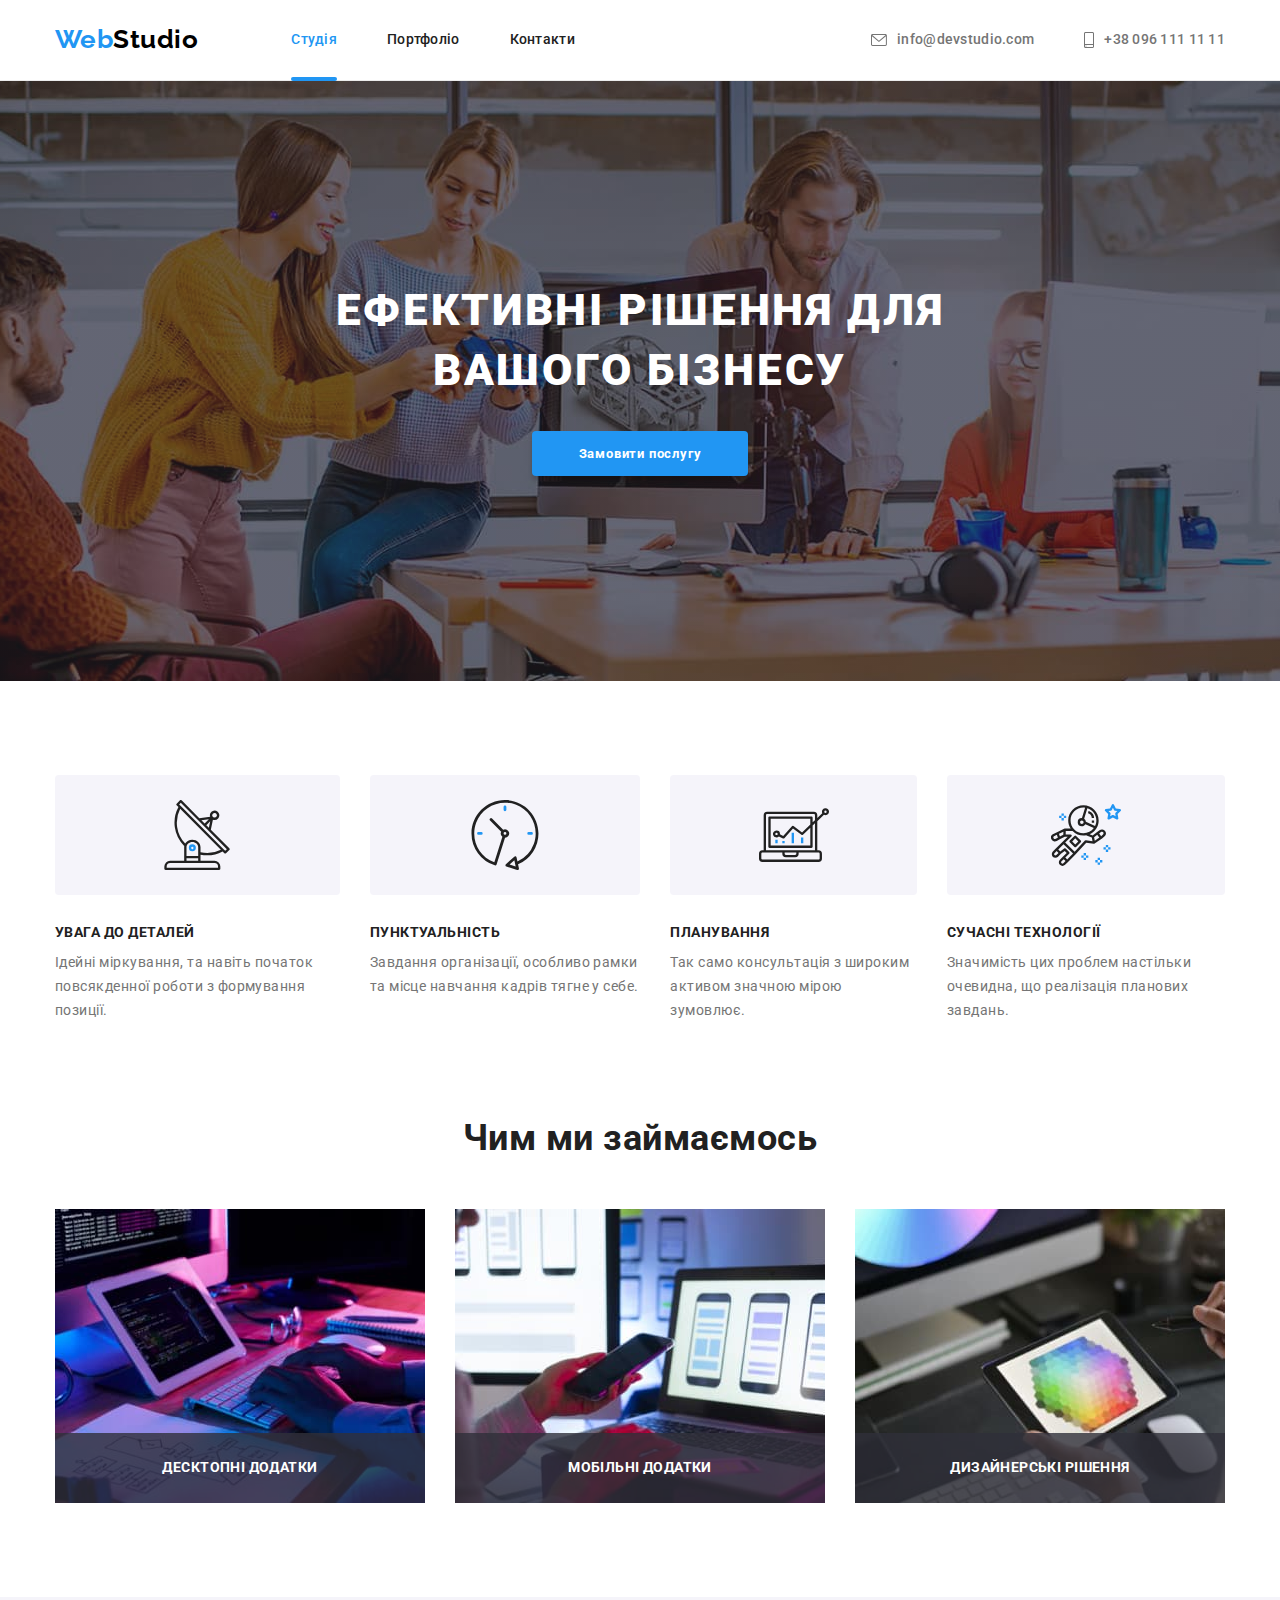
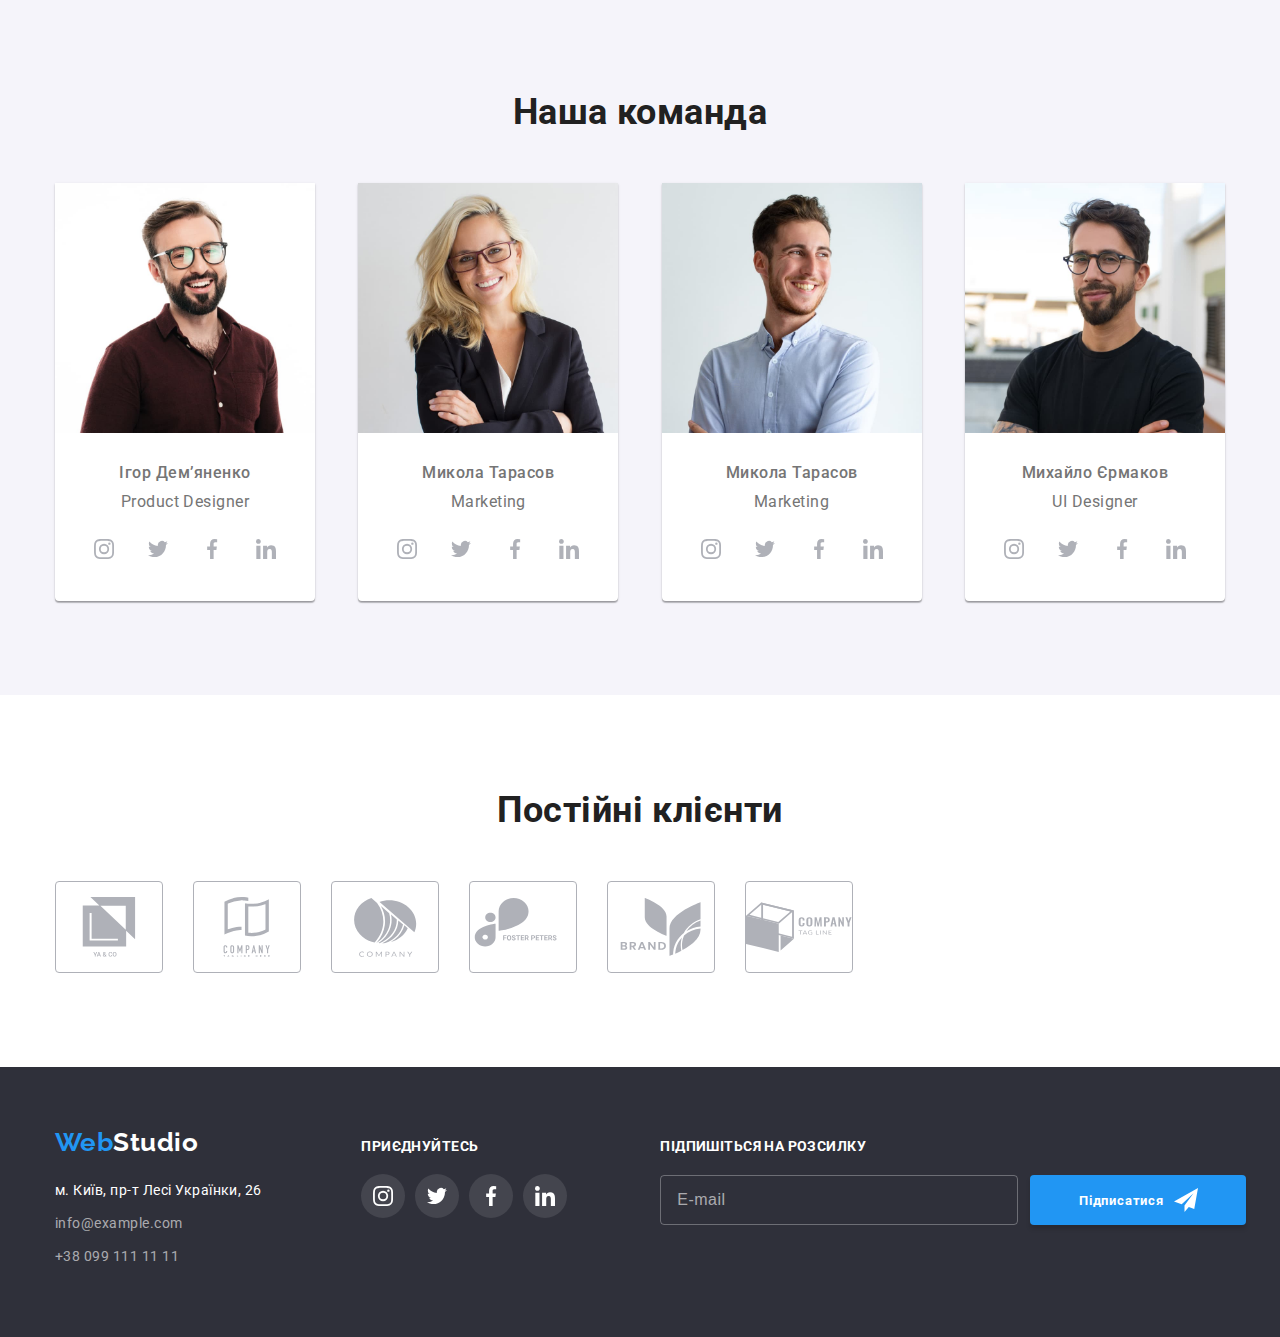
==== index.html @ 1c7adef2 "initial commit" ====
<!DOCTYPE html>
<html lang="uk">
  <head>
    <meta charset="UTF-8" />
    <meta name="viewport" content="width=device-width, initial-scale=1.0" />
    <title>Студія</title>
    <link rel="preconnect" href="https://fonts.googleapis.com" />
    <link rel="preconnect" href="https://fonts.gstatic.com" crossorigin />
    <link
      href="https://fonts.googleapis.com/css2?family=Raleway:wght@700&family=Roboto:wght@400;500;700;900&display=swap"
      rel="stylesheet"
    />
    <link
      rel="stylesheet"
      href="https://cdnjs.cloudflare.com/ajax/libs/modern-normalize/1.1.0/modern-normalize.min.css"
      integrity="sha512-wpPYUAdjBVSE4KJnH1VR1HeZfpl1ub8YT/NKx4PuQ5NmX2tKuGu6U/JRp5y+Y8XG2tV+wKQpNHVUX03MfMFn9Q=="
      crossorigin="anonymous"
      referrerpolicy="no-referrer"
    />
    <link rel="stylesheet" href="./css/styles.css" />
  </head>

  <body>
    <header class="page-header">
      <div class="container menu-container">
        <nav class="header-nav">
          <!--logo-->
          <a href="/index.html" class="logo link">
            <span class="logo-firstpart">Web</span
            ><span class="logo-secondpart">Studio</span>
          </a>
          <!--menu-->
          <ul class="site-nav">
            <li class="site-nav-unit">
              <a href="./index.html" class="link current">Студія</a>
            </li>
            <li class="site-nav-unit">
              <a href="./portfolio.html" class="link">Портфоліо</a>
            </li>
            <li class="site-nav-unit"><a href="#" class="link">Контакти</a></li>
          </ul>
        </nav>

        <!--contacts-header-->
        <ul class="auth-nav">
          <li class="auth-nav-item item">
            <a href="mailto:info@devstudio.com" class="auth-nav-link link"
              ><svg class="address-icon" width="16" height="12">
                <use href="./images/icons.svg#icon-envelope"></use>
                ></svg
              ><span>info@devstudio.com</span>
            </a>
          </li>
          <li class="auth-nav-item item">
            <a href="tel:+380961111111" class="auth-nav-link link"
              ><svg class="address-icon" width="10" height="16">
                <use href="./images/icons.svg#icon-smartphone"></use>
                ></svg
              ><span>+38 096 111 11 11</span></a
            >
          </li>
        </ul>
      </div>
    </header>

    <main>
      <!--hero-->
      <section class="hero section">
        <div class="container">
          <h1 class="hero-title">Ефективні рішення для вашого бізнесу</h1>
          <button type="button" class="hero-button" data-modal-open>
            Замовити послугу
          </button>
        </div>
      </section>

      <!--advantages-->
      <section class="advantages section">
        <div class="container">
          <h2 class="visually-hidden">web-студія переваги</h2>
          <!-- далі покажуть, як сховати заголовки правильно, щоб пошукові системи бачили-->
          <ul class="advantages-list list">
            <li class="advantages-item icon-details">
              <h3 class="advantages-title">Увага до деталей</h3>
              <p>
                Ідейні міркування, та навіть початок повсякденної роботи з
                формування позиції.
              </p>
            </li>
            <li class="advantages-item icon-punktuality">
              <h3 class="advantages-title">Пунктуальність</h3>
              <p>
                Завдання організації, особливо рамки та місце навчання кадрів
                тягне у себе.
              </p>
            </li>
            <li class="advantages-item icon-planning">
              <h3 class="advantages-title">Планування</h3>
              <p>
                Так само консультація з широким активом значною мірою зумовлює.
              </p>
            </li>
            <li class="advantages-item icon-modern-tech">
              <h3 class="advantages-title">Сучасні технології</h3>
              <p>
                Значимість цих проблем настільки очевидна, що реалізація
                планових завдань.
              </p>
            </li>
          </ul>
        </div>
      </section>

      <section class="portfolio-main section">
        <div class="container">
          <h2 class="title">Чим ми займаємось</h2>
          <ul class="portfolio-main-wrapper">
            <li class="portfolio-main-item">
              <img
                class="portfolio-main-img"
                src="./images/portfolio-img-1.jpg"
                alt="створення веб-сайтів та підтримка проектів будь-якої складності"
                width="370"
                height="294"
              />
              <h3 class="portfolio-main-title">Десктопні додатки</h3>
            </li>
            <li class="portfolio-main-item">
              <img
                class="portfolio-main-img"
                src="./images/portfolio-img-2.jpg"
                alt="розробка мобільних додатків"
                width="370"
                height="294"
              />
              <h3 class="portfolio-main-title">Мобільні додатки</h3>
            </li>
            <li class="portfolio-main-item">
              <img
                class="portfolio-main-img"
                src="./images/portfolio-img-3.jpg"
                alt="підбір оптимальних кольорів"
                width="370"
                height="294"
              />
              <h3 class="portfolio-main-title">Дизайнерські рішення</h3>
            </li>
          </ul>
        </div>
      </section>

      <!--our-team-->
      <section class="team section">
        <div class="container">
          <h2 class="title">Наша команда</h2>
          <ul class="team-list">
            <li class="team-member">
              <img
                src="./images/worker-img-1.jpg"
                alt="Фото дизайнера Ігоря Демʼяненко"
                width="260"
                height="270"
              />
              <div class="team-member-description">
                <h3 class="team-member-title">Ігор Демʼяненко</h3>
                <p lang="en">Product Designer</p>
                <ul class="team-soc-list">
                  <li class="team-soc-item">
                    <a class="team-soc-link" href="#">
                      <svg class="team-soc-icon" width="20" height="20">
                        <use href="./images/icons.svg#icon-instagram"></use>
                        >
                      </svg>
                    </a>
                  </li>
                  <li class="team-soc-item">
                    <a class="team-soc-link" href="#">
                      <svg class="team-soc-icon" width="20" height="20">
                        <use href="./images/icons.svg#icon-twitter"></use>
                        >
                      </svg>
                    </a>
                  </li>
                  <li class="team-soc-item">
                    <a class="team-soc-link" href="#">
                      <svg class="team-soc-icon" width="20" height="20">
                        <use href="./images/icons.svg#icon-facebook"></use>
                        >
                      </svg>
                    </a>
                  </li>
                  <li class="team-soc-item">
                    <a class="team-soc-link" href="#">
                      <svg class="team-soc-icon" width="20" height="20">
                        <use href="./images/icons.svg#icon-linkedin"></use>
                        >
                      </svg>
                    </a>
                  </li>
                </ul>
              </div>
            </li>
            <li class="team-member">
              <img
                src="./images/worker-img-2.jpg"
                alt="Фото Ольги Рєпіної фронтенд"
                width="260"
                height="270"
              />
              <div class="team-member-description">
                <h3 class="team-member-title">Микола Тарасов</h3>
                <p lang="en">Marketing</p>
                <ul class="team-soc-list">
                  <li class="team-soc-item">
                    <a class="team-soc-link" href="#">
                      <svg class="team-soc-icon" width="20" height="20">
                        <use href="./images/icons.svg#icon-instagram"></use>
                        >
                      </svg>
                    </a>
                  </li>
                  <li class="team-soc-item">
                    <a class="team-soc-link" href="#">
                      <svg class="team-soc-icon" width="20" height="20">
                        <use href="./images/icons.svg#icon-twitter"></use>
                        >
                      </svg>
                    </a>
                  </li>
                  <li class="team-soc-item">
                    <a class="team-soc-link" href="#">
                      <svg class="team-soc-icon" width="20" height="20">
                        <use href="./images/icons.svg#icon-facebook"></use>
                        >
                      </svg>
                    </a>
                  </li>
                  <li class="team-soc-item">
                    <a class="team-soc-link" href="#">
                      <svg class="team-soc-icon" width="20" height="20">
                        <use href="./images/icons.svg#icon-linkedin"></use>
                        >
                      </svg>
                    </a>
                  </li>
                </ul>
              </div>
            </li>
            <li class="team-member">
              <img
                src="./images/worker-img-3.jpg"
                alt="Фотомаркетолога Миколи Тарасова"
                width="260"
                height="270"
              />
              <div class="team-member-description">
                <h3 class="team-member-title">Микола Тарасов</h3>
                <p lang="en">Marketing</p>
                <ul class="team-soc-list">
                  <li class="team-soc-item">
                    <a class="team-soc-link" href="#">
                      <svg class="team-soc-icon" width="20" height="20">
                        <use href="./images/icons.svg#icon-instagram"></use>
                        >
                      </svg>
                    </a>
                  </li>
                  <li class="team-soc-item">
                    <a class="team-soc-link" href="#">
                      <svg class="team-soc-icon" width="20" height="20">
                        <use href="./images/icons.svg#icon-twitter"></use>
                        >
                      </svg>
                    </a>
                  </li>
                  <li class="team-soc-item">
                    <a class="team-soc-link" href="#">
                      <svg class="team-soc-icon" width="20" height="20">
                        <use href="./images/icons.svg#icon-facebook"></use>
                        >
                      </svg>
                    </a>
                  </li>
                  <li class="team-soc-item">
                    <a class="team-soc-link" href="#">
                      <svg class="team-soc-icon" width="20" height="20">
                        <use href="./images/icons.svg#icon-linkedin"></use>
                        >
                      </svg>
                    </a>
                  </li>
                </ul>
              </div>
            </li>
            <li class="team-member">
              <img
                src="./images/worker-img-4.jpg"
                alt="Фото юикс дизайнера Михайла Єрмакова"
                width="260"
                height="270"
              />
              <div class="team-member-description">
                <h3 class="team-member-title">Михайло Єрмаков</h3>
                <p lang="en">UI Designer</p>
                <ul class="team-soc-list">
                  <li class="team-soc-item">
                    <a class="team-soc-link" href="#">
                      <svg class="team-soc-icon" width="20" height="20">
                        <use href="./images/icons.svg#icon-instagram"></use>
                        >
                      </svg>
                    </a>
                  </li>
                  <li class="team-soc-item">
                    <a class="team-soc-link" href="#">
                      <svg class="team-soc-icon" width="20" height="20">
                        <use href="./images/icons.svg#icon-twitter"></use>
                        >
                      </svg>
                    </a>
                  </li>
                  <li class="team-soc-item">
                    <a class="team-soc-link" href="#">
                      <svg class="team-soc-icon" width="20" height="20">
                        <use href="./images/icons.svg#icon-facebook"></use>
                        >
                      </svg>
                    </a>
                  </li>
                  <li class="team-soc-item">
                    <a class="team-soc-link" href="#">
                      <svg class="team-soc-icon" width="20" height="20">
                        <use href="./images/icons.svg#icon-linkedin"></use>
                        >
                      </svg>
                    </a>
                  </li>
                </ul>
              </div>
            </li>
          </ul>
        </div>
      </section>

      <section class="clients section">
        <div class="container">
          <h2 class="title">Постійні клієнти</h2>
          <ul class="clients-list">
            <li class="clients-item">
              <a class="clients-link" href="#">
                <svg class="clients-icon" width="106" height="60">
                  <use href="./images/icons.svg#icon-client-1"></use>
                  >
                </svg>
              </a>
            </li>
            <li class="clients-item">
              <a class="clients-link" href="#">
                <svg class="clients-icon" width="106" height="60">
                  <use href="./images/icons.svg#icon-client-2"></use>
                  >
                </svg>
              </a>
            </li>
            <li class="clients-item">
              <a class="clients-link" href="#">
                <svg class="clients-icon" width="106" height="60">
                  <use href="./images/icons.svg#icon-client-3"></use>
                  >
                </svg>
              </a>
            </li>
            <li class="clients-item">
              <a class="clients-link" href="#">
                <svg class="clients-icon" width="106" height="60">
                  <use href="./images/icons.svg#icon-client-4"></use>
                  >
                </svg>
              </a>
            </li>
            <li class="clients-item">
              <a class="clients-link" href="#">
                <svg class="clients-icon" width="106" height="60">
                  <use href="./images/icons.svg#icon-client-5"></use>
                  >
                </svg>
              </a>
            </li>
            <li class="clients-item">
              <a class="clients-link" href="#">
                <svg class="clients-icon" width="106" height="92">
                  <use href="./images/icons.svg#icon-client-6"></use>
                  >
                </svg>
              </a>
            </li>
          </ul>
        </div>
      </section>
    </main>

    <footer class="footer">
      <div class="footer-container container">
        <div class="footer-section">
          <a href="/index.html" class="link logo">
            <span class="logo-firstpart">Web</span
            ><span class="logo-white-secondpart">Studio</span>
          </a>
          <address class="address">
            <ul>
              <li class="address-item">
                <a
                  href="https://goo.gl/maps/REf4FK5SUBbMHxeN7"
                  target="_blank"
                  rel="noopener
                nofollow
                noreferrer"
                  class="map-link link"
                  >м. Київ, пр-т Лесі Українки, 26</a
                >
              </li>
              <li class="address-item">
                <a href="mailto:info@example.com" class="address-link link"
                  >info@example.com</a
                >
              </li>
              <li class="address-item">
                <a href="tel:+380991111111" class="address-link link"
                  >+38 099 111 11 11</a
                >
              </li>
            </ul>
          </address>
        </div>

        <div class="footer-section">
          <p class="invitation">Приєднуйтесь</p>
          <ul class="footer-soc-list">
            <li class="footer-soc-item">
              <a class="footer-soc-link" href="#">
                <svg class="footer-soc-icon" width="20" height="20">
                  <use href="./images/icons.svg#icon-instagram"></use>
                  >
                </svg>
              </a>
            </li>
            <li class="footer-soc-item">
              <a class="footer-soc-link" href="#">
                <svg class="footer-soc-icon" width="20" height="20">
                  <use href="./images/icons.svg#icon-twitter"></use>
                  >
                </svg>
              </a>
            </li>
            <li class="footer-soc-item">
              <a class="footer-soc-link" href="#">
                <svg class="footer-soc-icon" width="20" height="20">
                  <use href="./images/icons.svg#icon-facebook"></use>
                  >
                </svg>
              </a>
            </li>
            <li class="footer-soc-item">
              <a class="footer-soc-link" href="#">
                <svg class="footer-soc-icon" width="20" height="20">
                  <use href="./images/icons.svg#icon-linkedin"></use>
                  >
                </svg>
              </a>
            </li>
          </ul>
        </div>

        <div class="subscribe-section">
          <p class="subscribe-text">Підпишіться на розсилку</p>
          <div class="subscribe-container">
            <label class="subscribe-label">
              <input
                type="email"
                class="subscribe-input"
                name="subscribe-email"
                placeholder="E-mail"
              />
            </label>
            <button class="subscribe-button" type="submit">
              Підписатися
              <svg class="subscribe-icon" width="24" height="24">
                <use href="./images/icons.svg#icon-subscribe"></use>
              </svg>
            </button>
          </div>
        </div>
      </div>
    </footer>

    <div class="backdrop is-hidden" data-modal>
      <div class="modal">
        <button class="modal-close-button" data-modal-close>
          <svg class="modal-close-icon" width="18" height="18">
            <use href="./images/icons.svg#icon-close-modal"></use>
          </svg>
        </button>
        <b class="modal-title">Залиште свої дані, ми вам передзвонимо</b>

        <form>
          <div class="modal-field">
            <label for="user-name" class="modal-label">Ім'я</label>
            <div class="input-wrap">
              <input
                type="text"
                class="modal-input"
                name="user-name"
                id="user-name"
              />
              <svg class="modal-input-icon" width="18" height="18">
                <use href="./images/icons.svg#icon-form-name"></use>
              </svg>
            </div>
          </div>

          <div class="modal-field">
            <label for="user-tel" class="modal-label">Телефон</label>
            <div class="input-wrap">
              <input
                type="tel"
                class="modal-input"
                name="user-tel"
                id="user-tel"
              />
              <svg class="modal-input-icon" width="18" height="18">
                <use href="./images/icons.svg#icon-form-tel"></use>
              </svg>
            </div>
          </div>

          <div class="modal-field">
            <label for="user-email" class="modal-label">Пошта</label>
            <div class="input-wrap">
              <input
                class="modal-input"
                type="mail"
                name="user-email"
                id="user-email"
              />
              <svg class="modal-input-icon" width="18" height="18">
                <use href="./images/icons.svg#icon-form-email"></use>
              </svg>
            </div>
          </div>

          <div class="modal-field">
            <label for="user-comment" class="modal-label">Коментар</label>
            <textarea
              class="user-comment"
              name="user-comment"
              id="user-comment"
              placeholder="Введіть текст"
            ></textarea>
          </div>

          <label class="checkbox-field">
            <input
              type="checkbox"
              class="checkbox-input"
              name="privacy"
              value="true"
            />
            <span class="checkbox-icon">
              <!-- <svg width="16" height="15">
                <use href="./images/icons.svg#icon-check"></use>
              </svg> -->
            </span>
            <span class="checkbox-label"
              >Погоджуюся з розсилкою та приймаю
              <a class="checkbox-link">Умови договору</a></span
            >
          </label>

          <button class="button-submit" type="submit">Відправити</button>
        </form>
      </div>
    </div>

    <script>
      const { height: pageHeaderHeight } = document
        .querySelector(".page-header")
        .getBoundingClientRect();

      document.body.style.paddingTop = "${pageHeaderHeight}px";
    </script>
    <script src="./js/modal.js"></script>
  </body>
</html>
---- css/styles.css ----
html {
  box-sizing: border-box;
}

*,
*::before,
*::after {
  box-sizing: inherit;
}

:root {
  --dark-text-color: #212121;
  --medium-text-color: #757575;
  --light-text-color: #ffffff;
  --accent-color: #2196f3;
  --light-background-color: #f5f5f5;
  --main-font: "Roboto", sans-serif;
  --primary-icon-color: #afb1b8;
  --transition-duration: color 250ms;
  --transition-timing-function: cubic-bezier(0.4, 0, 0.2, 1);
}

body {
  background-color: var(--light-text-color);
  color: var(--medium-text-color);
  font-family: var(--main-font);
  letter-spacing: 0.03em;
  margin: 0;
}

p,
h1,
h2,
h3,
h4,
h5,
h6 {
  margin: 0;
}

ul,
li {
  margin: 0;
  padding: 0;
  list-style: none;
}

.link {
  text-decoration: none;
}

.button {
  cursor: pointer;
}

img {
  display: block;
  max-width: 100%;
  height: auto;
}

.container {
  width: 1200px;
  padding: 0 15px;
  margin: 0 auto;
}

.section {
  padding: 94px 0;
}

.page-header {
  background-color: var(--light-text-color);
  display: flex;
  align-items: center;
  justify-content: space-between;
  border-bottom: 1px solid #ececec;
}

.logo {
  font-family: Raleway, sans-serif;
  font-size: 26px;
  font-weight: 700;
  line-height: 1.2;
  margin-right: 93px;
}

.logo-firstpart {
  color: var(--accent-color);
}

.logo-secondpart {
  color: #000000;
}

.header-nav {
  display: flex;
  align-items: center;
  justify-content: space-between;
}

.menu-container {
  display: flex;
  align-items: center;
}

.site-nav {
  display: flex;
  margin: 0;
}

.site-nav .site-nav-unit:not(:last-child) {
  margin-right: 50px;
}

.site-nav .link {
  position: relative;
  color: var(--dark-text-color);
  font-weight: 500;
  font-size: 14px;
  line-height: 1.14;
  letter-spacing: 0.02em;
  display: block;
  padding-top: 32px;
  padding-bottom: 32px;
}

.site-nav .link.current {
  color: var(--accent-color);
}

.site-nav .current::after {
  position: absolute;
  bottom: 0;
  left: 0;
  display: inline-block;
  content: "";
  border-radius: 2px;
  margin-bottom: -1px;
  width: 100%;
  height: 4px;
  background-color: var(--accent-color);
  opacity: 1;
}

.site-nav .link:hover,
.site-nav .link:focus,
.auth-nav .link:hover,
.auth-nav .link:focus,
.footer .link:focus,
.footer .link:hover {
  color: var(--accent-color);
}

.site-nav .link,
.auth-nav .link,
.footer .link,
.auth-nav-link {
  transition: color 250ms var(--transition-timing-function);
}

.auth-nav {
  display: flex;
  margin-left: auto;
}

.auth-nav .item + .item {
  margin-left: 50px;
}
/* ------------------------icons----------------- */
.address-icon {
  fill: var(--medium-text-color);
  margin-right: 10px;
}

.auth-nav-item {
  display: flex;
  justify-content: center;
}

.auth-nav-link {
  display: flex;
  align-items: center;
  color: #757575;
  font-weight: 500;
  font-size: 14px;
  line-height: 1.14;
  letter-spacing: 0.02em;
}

.auth-nav-link:hover,
.auth-nav-link:focus {
  color: var(--accent-color);
}

.auth-nav-link:hover .address-icon,
.auth-nav-link:focus .address-icon {
  fill: var(--accent-color);
}

.auth-nav-link .address-icon {
  transition: fill 250ms var(--transition-timing-function);
}

/* -----------------hero------------------- */
.hero {
  color: var(--light-text-color);
  text-align: center;
  background-color: #2f303a;
  padding-top: 200px;
  padding-bottom: 200px;

  max-width: 1600px;
  height: 600px;
  margin: 0 auto;

  background-color: #c4c4c4;
  background-image: linear-gradient(
      to right,
      rgba(47, 48, 58, 0.4),
      rgba(47, 48, 58, 0.4)
    ),
    url(../images/hero-background-image.jpg);

  background-repeat: no-repeat;
  background-position: center;
  background-size: cover;
}

.hero-title {
  text-align: center;
  font-size: 44px;
  font-weight: 900;
  line-height: 1.36;
  letter-spacing: 0.06em;
  text-transform: uppercase;
  margin: 0 auto 30px;
  max-width: 696px;
}

.hero-button,
.subscribe-button {
  color: var(--light-text-color);
  background-color: var(--accent-color);
  font-family: Roboto, sans-serif;
  font-weight: 700;
  line-height: 1.88;
  letter-spacing: 0.06em;
  box-shadow: 0px 4px 4px rgba(0, 0, 0, 0.15);
  display: inline-block;
  padding: 10px 32px;
  border-radius: 4px;
  border: none;
  min-width: 216px;
  text-align: center;

  transition: color 250ms var(--transition-timing-function),
    background-color 250ms var(--transition-timing-function);
}

.hero-button:hover,
.hero-button:focus,
.subscribe-button:hover,
.subscribe-button:focus {
  background-color: #188ce8;
  cursor: pointer;
}
/* ------------------advantages------------------ */
.advantages {
  font-size: 14px;
  padding-bottom: 0;
}

ul.advantages-list {
  display: flex;
  gap: 30px;
  padding: 0;
}

.visually-hidden {
  position: absolute;
  white-space: nowrap;
  width: 1px;
  height: 1px;
  overflow: hidden;
  border: 0;
  padding: 0;
  clip: rect(0 0 0 0);
  clip-path: inset(50%);
  margin: -1px;
}

.advantages-item {
  flex-basis: calc((100%-90px) / 4);
}

.advantages-item::before {
  display: block;
  content: "";
  height: 120px;
  margin-bottom: 30px;
  background-repeat: no-repeat;
  background-color: #f5f4fa;
  border-radius: 4px;
  background-position: center;
}

.icon-details::before {
  background-image: url(../images/antena.svg);
}

.icon-punktuality::before {
  background-image: url(../images/clock.svg);
}

.icon-planning::before {
  background-image: url(../images/diagram.svg);
}

.icon-modern-tech::before {
  background-image: url(../images/astronaut.svg);
}

.advantages-title {
  font-weight: 700;
  font-size: 14px;
  line-height: 1.14;
  text-transform: uppercase;
  text-align: left;
  margin-bottom: 10px;
  color: var(--dark-text-color);
}

.advantages p {
  line-height: 1.71;
}

h2 {
  font-size: 36px;
  font-weight: 700;
  line-height: 1.17;
}

.title {
  color: var(--dark-text-color);
  margin-bottom: 50px;
  text-align: center;
}

.portfolio-main {
  background-color: var(--light-text-color);
}

.portfolio-main-wrapper img {
  margin: 0;
}

.portfolio-main-wrapper {
  display: flex;
  gap: 30px;
  padding: 0;
}

.portfolio-main-item {
  position: relative;
}

.portfolio-main-title {
  position: absolute;
  bottom: 0;
  left: 0;
  width: 100%;
  height: 70px;
  font-weight: 700;
  font-size: 14px;
  line-height: 1.14;
  text-align: center;
  padding: 27px;
  letter-spacing: 0.03em;
  text-transform: uppercase;
  color: #ffffff;
  background-color: rgba(47, 48, 58, 0.8);
}

/* ------------------team----------------------- */
.team {
  line-height: 1.19;
  background-color: #f5f4fa;
}

.team-list {
  display: flex;
  gap: 30px;
  justify-content: space-between;
}

.team-member {
  background-color: var(--light-text-color);
  box-shadow: 0px 1px 3px rgba(0, 0, 0, 0.12), 0px 1px 1px rgba(0, 0, 0, 0.14),
    0px 2px 1px rgba(0, 0, 0, 0.2);
  border-radius: 0px 0px 4px 4px;
  text-align: center;
  max-width: calc((100%-90) / 4);
}

div.team-member-description {
  padding: 30px 10px;
}

.team-member-title {
  font-weight: 500;
  font-size: 16px;
  margin-bottom: 10px;
}

.team-soc-list {
  display: flex;
  align-items: center;
  justify-content: center;
  margin-top: 16px;
  gap: 10px;
}

.team-soc-link {
  width: 44px;
  height: 44px;
  border-radius: 50%;
  display: flex;
  align-items: center;
  justify-content: center;
  background-color: var(--light-text-color);
  transition: background-color 250ms var(--transition-timing-function);
}

.team-soc-link:hover,
.team-soc-link:focus,
.footer-soc-link:hover,
.footer-soc-link:focus {
  background-color: var(--accent-color);
}

.team-soc-link:hover .team-soc-icon,
.team-soc-link:focus .team-soc-icon {
  fill: var(--light-text-color);
}

.team-soc-icon {
  fill: var(--primary-icon-color);
  transition: fill 250ms var(--transition-timing-function);
}
/* ------------------------clients------------------------ */
.clients-list {
  display: flex;
  gap: 30px;
  height: 92px;
}

.clients-item {
  display: flex;
  width: calc((100%-150) / 6);
  height: 92px;
  align-items: center;
  justify-content: center;
}

.clients-link {
  display: flex;
  width: 100%;
  height: 100%;
  border: 1px solid var(--primary-icon-color);
  border-radius: 4px;
  justify-content: center;
  align-items: center;
  transition: border 250ms var(--transition-timing-function);
}

.clients-icon {
  fill: var(--primary-icon-color);
  transition: fill 250ms var(--transition-timing-function);
}

.clients-link:hover .clients-icon,
.clients-link:focus .clients-icon {
  fill: var(--accent-color);
}

.clients-link:hover,
.clients-link:focus {
  border: 1px solid var(--accent-color);
}

/* ------------------------------pogtfolio---------------------- */
.portfolio {
  background-color: var(--light-text-color);
  padding: 94px 0;
}

.portfolio-buttons-list {
  display: flex;
  gap: 8px;
  justify-content: center;
  margin-bottom: 50px;
}

.portfolio-button {
  font-family: Roboto, sans-serif;
  display: inline-block;
  padding: 6px 22px;
  border: 1px solid transparent;
  border-radius: 4px;
  min-width: 73px;
  transition: box-shadow 250ms var(--transition-timing-function);
}
.portfolio-button:hover,
.portfolio-button:focus,
.portfolio-link:hover,
.portfolio-link:focus {
  box-shadow: 0px 1px 1px rgba(0, 0, 0, 0.12), 0px 4px 4px rgba(0, 0, 0, 0.06),
    1px 4px 6px rgba(0, 0, 0, 0.16);
}

.portfolio-list {
  display: flex;
  flex-wrap: wrap;
  gap: 30px;
}

.portfolio-item {
  flex-basis: calc((100% - 60px) / 3);
}

.portfolio-link {
  display: block;
  width: 100%;
  height: 100%;
  transition: box-shadow 250ms var(--transition-timing-function);
}

/* .portfolio-link:hover,
.portfolio-link:focus {
  box-shadow: 0px 1px 1px rgba(0, 0, 0, 0.12), 0px 4px 4px rgba(0, 0, 0, 0.06),
    1px 4px 6px rgba(0, 0, 0, 0.16);
} */

.portfolio-item:nth-child(3n) {
  margin: 0;
}

.portfolio-item-title {
  color: var(--dark-text-color);
  font-weight: 700;
  font-size: 18px;
  line-height: 2;
  letter-spacing: 0.06em;
}

.portfolio-item-info {
  padding: 20px 24px;
  background-color: var(--light-text-color);
  border: 1px solid #eeeeee;
  border-top: transparent;
}

.portfolio-item-text {
  line-height: 1.88;
  color: var(--medium-text-color);
}

.portfolio-thumb {
  position: relative;
  overflow: hidden;
}

.portfolio-overlay {
  position: absolute;
  right: 0;
  bottom: 0;
  width: 100%;
  height: 100%;
  background-color: rgba(33, 150, 243, 0.9);

  transform: translateY(101%);
  transition: transform 250ms var(--transition-timing-function);
}

.portfolio-link:hover .portfolio-overlay,
.portfolio-link:hover .portfolio-overlay {
  transform: translateY(0);
}

.portfolio-overlay-text {
  position: absolute;
  color: var(--light-text-color);
  font-size: 18px;
  line-height: 1.56;
  letter-spacing: 0.03em;

  width: 100%;
  height: 100%;
  top: 0;
  padding: 63px 24px;
}

/* ---------------------footer--------------------- */
.logo-white-secondpart {
  color: var(--light-text-color);
}

.footer {
  position: relative;
  background-color: #2f303a;
  padding: 60px 0;
}

.footer .logo {
  display: inline-block;
  margin-bottom: 20px;
}

.footer .address {
  font-size: 14px;
  line-height: 1.71;
  font-style: normal;
}

.address-item {
  display: block;
  margin-bottom: 9px;
}

.map-link,
.address-link:not(:nth-last-child(n)) {
  margin-bottom: 9px;
}

.map-link {
  color: var(--light-text-color);
}
.footer .address-link {
  color: rgba(255, 255, 255, 0.6);
}

.footer-container {
  display: flex;
  align-items: baseline;
}

.footer-section:first-child {
  margin-right: 70px;
}

.footer-section:nth-child(2) {
  margin-right: 93px;
}

.invitation {
  font-weight: 700;
  font-size: 14px;
  line-height: 16px;
  letter-spacing: 0.03em;
  text-transform: uppercase;
  color: var(--light-text-color);
}

.footer-soc-list {
  display: flex;
  align-items: center;
  justify-content: center;
  margin-top: 20px;
  gap: 10px;
}

.footer-soc-link {
  width: 44px;
  height: 44px;
  border-radius: 50%;
  display: flex;
  align-items: center;
  justify-content: center;
  background-color: rgba(255, 255, 255, 0.1);
  fill: var(--light-text-color);
  transition: background-color 250ms var(--transition-timing-function),
    fill 250ms var(--transition-timing-function);
}
/* -----------------subscribe-footer----------------- */

.subscribe-text {
  display: block;
  font-weight: 700;
  font-size: 14px;
  line-height: 1.14;
  letter-spacing: 0.03em;
  text-transform: uppercase;
  color: var(--light-text-color);
  margin-bottom: 20px;
}

.subscribe-container {
  display: flex;
}

.subscribe-label {
  margin-right: 12px;
}

.subscribe-input {
  width: 358px;
  height: 50px;
  border-radius: 4px;
  font-size: 16px;
  padding: 15px 16px;
  color: var(--light-text-color);
  background-color: inherit;
  border: 1px solid rgba(255, 255, 255, 0.3);
  outline: transparent;
}

.subscribe-input::placeholder {
  font-size: 16px;
  line-height: 1.25;
  display: flex;
  align-items: center;
  letter-spacing: 0.03em;
  color: rgba(255, 255, 255, 0.6);
}

.subscribe-section .subscribe-button {
  display: flex;
  align-items: center;
  justify-content: center;
  gap: 10px;
  padding: 10px;
}

.subscribe-icon {
  display: block;
}
/* -----------------buttons-------------------------- */
.button {
  color: var(--dark-text-color);
  background-color: var(--light-background-color);
  font-weight: 500;
  font-size: 16px;
  line-height: 1.62;
  letter-spacing: 0.03em;
  cursor: pointer;

  transition: color 250ms var(--transition-timing-function),
    background-color 250ms var(--transition-timing-function);
}

.button.primary {
  color: var(--light-text-color);
  background-color: var(--accent-color);
}

.button.secondary {
  color: var(--dark-text-color);
  background-color: #f5f4fa;
}

.button.secondary:hover,
.button.secondary:focus {
  color: var(--light-text-color);
  background-color: var(--accent-color);
  box-shadow: 0px 3px 1px rgba(0, 0, 0, 0.1), 0px 1px 2px rgba(0, 0, 0, 0.08),
    0px 2px 2px rgba(0, 0, 0, 0.12);
  border-radius: 4px;
}

/* -------------------backdrop------------------- */
.backdrop {
  position: fixed;
  width: 100vw;
  height: 100vh;
  left: 0;
  top: 0;
  background-color: rgba(0, 0, 0, 0.2);
  opacity: 1;

  transition: opacity 250ms var(--transition-timing-function),
    visibility 250ms var(--transition-timing-function);
}

.backdrop.is-hidden .modal {
  transform: translate(-50%, -50%) scale(0.9);
  opacity: 0;
}

.modal {
  position: absolute;
  min-width: 528px;
  min-height: 581px;
  top: 50%;
  left: 50%;
  padding: 40px;
  background-color: var(--light-text-color);
  box-shadow: 0px 1px 3px rgba(0, 0, 0, 0.12), 0px 1px 1px rgba(0, 0, 0, 0.14),
    0px 2px 1px rgba(0, 0, 0, 0.2);
  border-radius: 4px;
  opacity: 1;

  transform: translate(-50%, -50%) scale(1);
  transition: transform 250ms var(--transition-timing-function),
    opacity 250ms var(--transition-timing-function);
}

.modal-close-button {
  position: absolute;
  top: 8px;
  right: 8px;
  width: 30px;
  height: 30px;

  border-radius: 50%;
  border: 1px solid rgba(0, 0, 0, 0.1);
  background-color: transparent;
  padding: 0;
  cursor: pointer;

  display: flex;
  align-items: center;
  justify-content: center;

  fill: #000000;
  transition: fill 250ms var(--transition-timing-function);
}

.modal-close-button:hover,
.modal-close-button:focus {
  fill: var(--accent-color);
}

.backdrop.is-hidden {
  opacity: 0;
  visibility: hidden;
  pointer-events: none;
}
/* -------------------form----------- */
.modal-title {
  display: inline-block;
  margin-bottom: 12px;
  font-weight: 700;
  font-size: 20px;
  line-height: 1.15;
  text-align: center;
  letter-spacing: 0.03em;

  color: var(--dark-text-color);
}

.modal-field {
  margin-bottom: 10px;
}

.modal-field:last-child {
  margin-bottom: 20px;
}

.input-wrap {
  position: relative;
}

.modal-input {
  width: 100%;
  height: 40px;
  border: 1px solid rgba(33, 33, 33, 0.2);
  border-radius: 4px;
  font-size: 16px;
  color: #000000;
  padding-left: 42px;

  outline: transparent;
  transition: border 250ms var(--transition-timing-function);
}

.modal-input:focus {
  border: 1px solid var(--accent-color);
}

.modal-input-icon {
  position: absolute;
  top: 50%;
  left: 12px;
  transform: translateY(-50%);
  fill: var(--dark-text-color);
  transition: fill 250ms var(--transition-timing-function);
}

.modal-input:focus + .modal-input-icon {
  fill: var(--accent-color);
}

.input-wrap:hover .modal-input-icon {
  fill: var(--accent-color);
}

.input-wrap:hover .modal-input {
  border: 1px solid var(--accent-color);
}

.modal-label {
  display: flex;
  flex-direction: column;
  margin-bottom: 4px;
  font-size: 12px;
  line-height: 1.17;
  letter-spacing: 0.01em;
  color: var(--medium-text-color);
}

.modal-input::placeholder {
  font-size: 12px;
  line-height: 1.17;
  letter-spacing: 0.01em;

  color: rgba(117, 117, 117, 0.5);
}

.user-comment {
  padding: 12px 16px;
  width: 100%;
  height: 120px;
  border: 1px solid rgba(33, 33, 33, 0.2);
  border-radius: 4px;
  resize: none;
  outline: transparent;
  transition: border 250ms var(--transition-timing-function);
}

.user-comment:focus,
.user-comment:hover {
  border: 1px solid var(--accent-color);
}

/* -------------checkbox-modal--------- */

.checkbox-field {
  display: flex;
  justify-content: center;
  align-items: center;
  margin-bottom: 30px;
}

.checkbox-input {
  /* -webkit-appearance: value;
  -moz-appearance: value;
  appearance: value;
*/
  position: absolute;
  /* white-space: nowrap; */
  width: 1px;
  height: 1px;
  overflow: hidden;
  border: 0;
  padding: 0;
  clip: rect(0 0 0 0);
  clip-path: inset(50%);
  margin: -1px;
}

.checkbox-icon {
  display: inline-block;
  width: 16px;
  height: 15px;

  border: 2px solid var(--dark-text-color);
  border-radius: 2px;
  margin-right: 8px;
}

.checkbox-input:checked + .checkbox-icon {
  border-color: var(--accent-color);
  background-color: var(--accent-color);
  background-image: url("../images/icon-check.svg");
  background-size: contain;
  background-origin: border-box;
}

.checkbox-label {
  font-size: 14px;
  line-height: 1.71;
  letter-spacing: 0.03em;
  color: var(--medium-text-color);
}

.checkbox-link {
  display: inline-block;
  color: var(--accent-color);
  border-bottom: 1px solid var(--accent-color);
}
/* ---------------------button-submit--------------------- */
.button-submit {
  margin: 0 auto;
  display: block;
  padding: 10px 20px;
  min-width: 200px;
  height: 50px;
  font-weight: 700;
  font-size: 16px;
  line-height: 1.88;
  letter-spacing: 0.06em;
  cursor: pointer;
  align-items: center;
  justify-content: center;
  border: none;
  border-radius: 4px;
  color: var(--light-text-color);
  background: var(--accent-color);
  box-shadow: 0px 4px 4px rgba(0, 0, 0, 0.15);
}
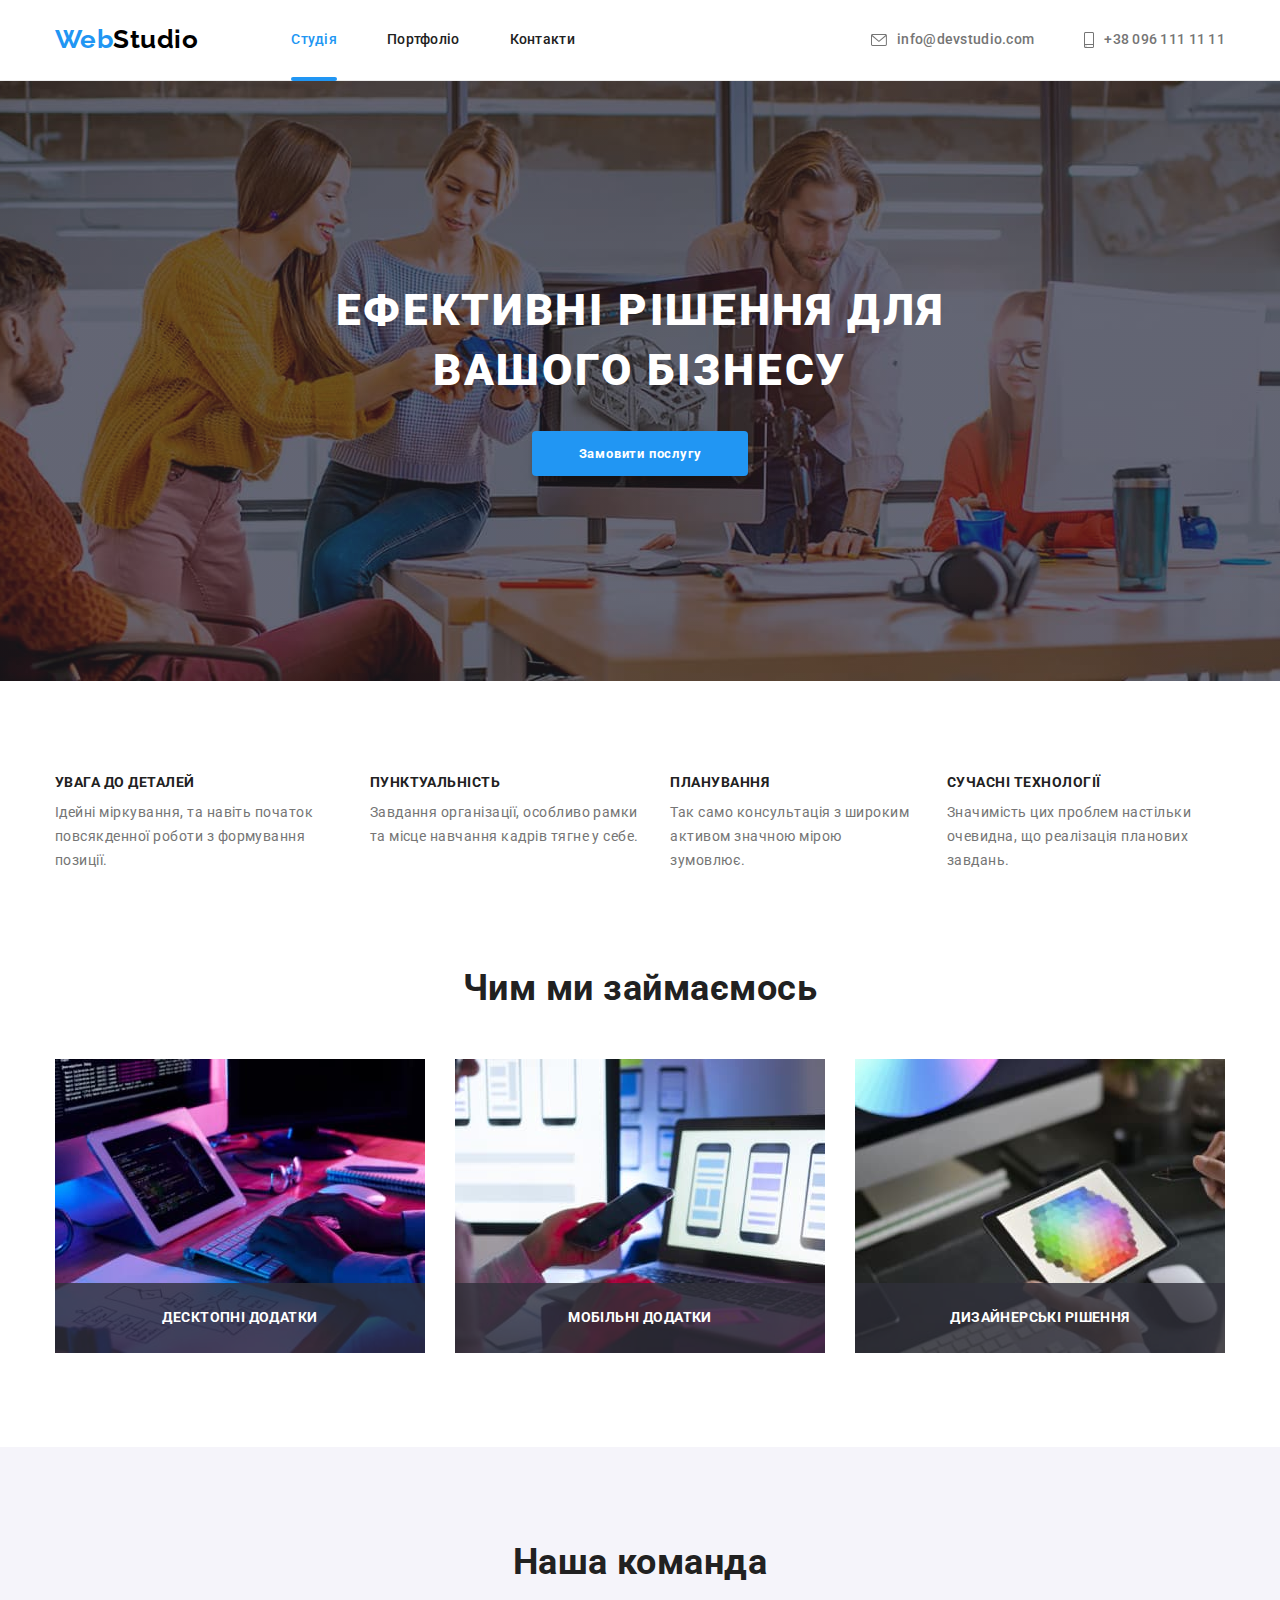
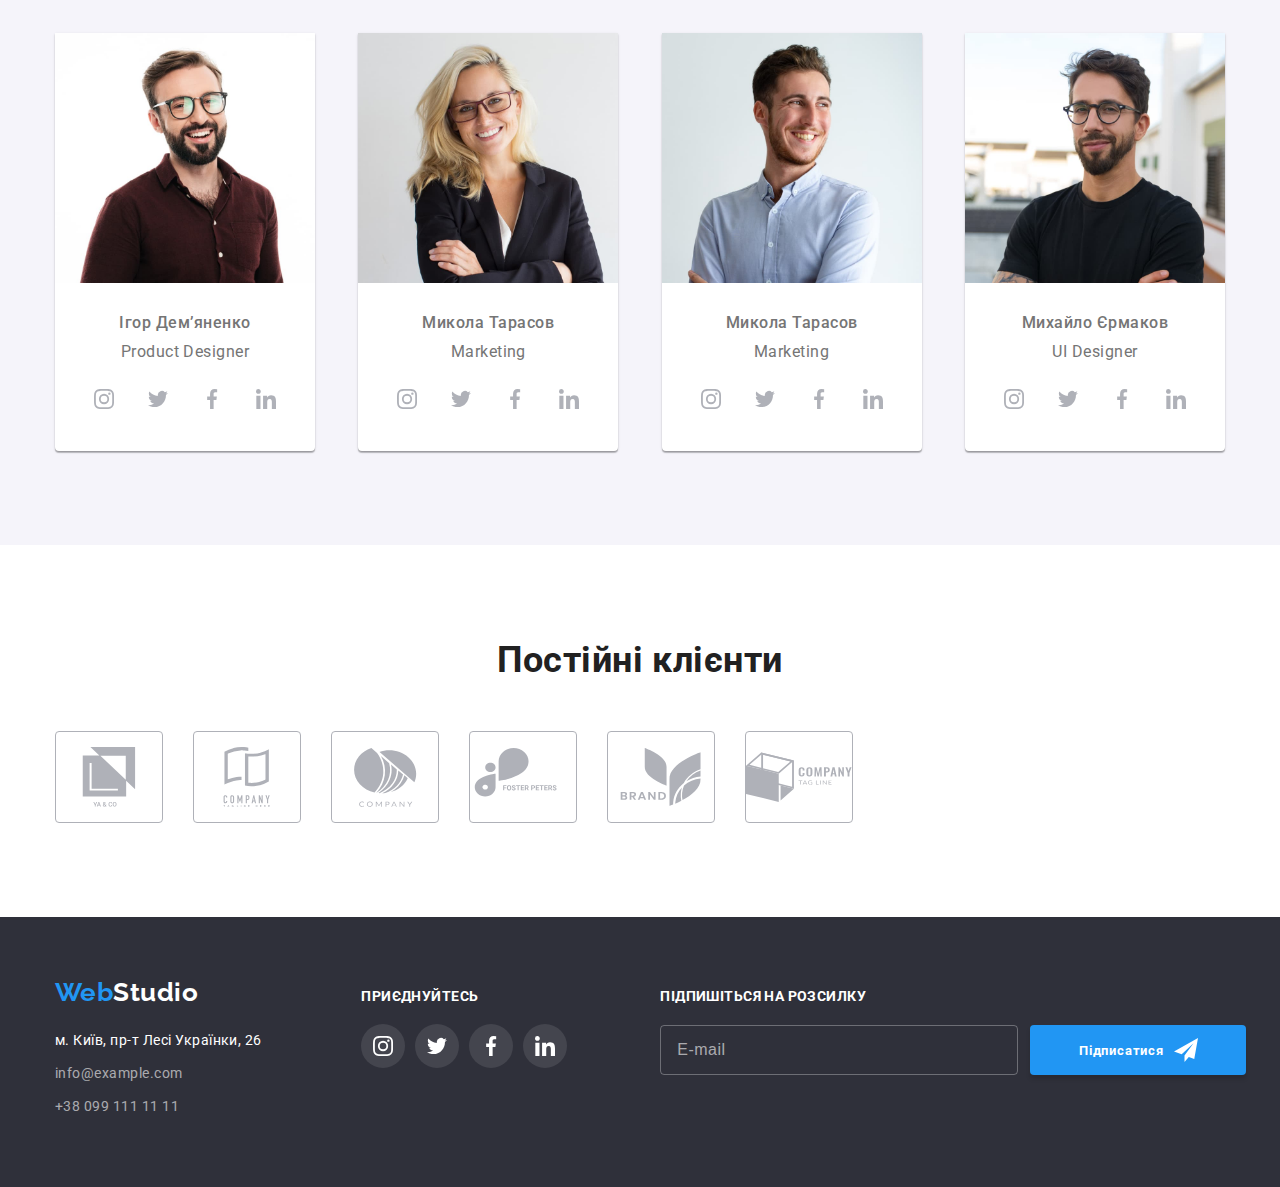
==== commit 47140a34: "header-section, footer-section, clients-section, team-section BEM classes" ====
--- a/index.html
+++ b/index.html
@@ -21,39 +21,48 @@
   </head>
 
   <body>
+    <!-------------------header------------------->
     <header class="page-header">
       <div class="container menu-container">
         <nav class="header-nav">
-          <!--logo-->
+          <!----------logo---------------->
           <a href="/index.html" class="logo link">
             <span class="logo-firstpart">Web</span
             ><span class="logo-secondpart">Studio</span>
           </a>
-          <!--menu-->
+          <!----------menu---------------->
           <ul class="site-nav">
-            <li class="site-nav-unit">
-              <a href="./index.html" class="link current">Студія</a>
-            </li>
-            <li class="site-nav-unit">
-              <a href="./portfolio.html" class="link">Портфоліо</a>
-            </li>
-            <li class="site-nav-unit"><a href="#" class="link">Контакти</a></li>
+            <li class="site-nav__unit">
+              <a
+                href="./index.html"
+                class="site-nav__link link site-nav__link--current"
+                >Студія</a
+              >
+            </li>
+            <li class="site-nav__unit">
+              <a href="./portfolio.html" class="site-nav__link link"
+                >Портфоліо</a
+              >
+            </li>
+            <li class="site-nav__unit">
+              <a href="#" class="site-nav__link link">Контакти</a>
+            </li>
           </ul>
         </nav>
 
-        <!--contacts-header-->
+        <!---------contacts-header--------->
         <ul class="auth-nav">
-          <li class="auth-nav-item item">
-            <a href="mailto:info@devstudio.com" class="auth-nav-link link"
-              ><svg class="address-icon" width="16" height="12">
+          <li class="auth-nav__item item">
+            <a href="mailto:info@devstudio.com" class="auth-nav__link link"
+              ><svg class="auth-nav__icon" width="16" height="12">
                 <use href="./images/icons.svg#icon-envelope"></use>
                 ></svg
               ><span>info@devstudio.com</span>
             </a>
           </li>
-          <li class="auth-nav-item item">
-            <a href="tel:+380961111111" class="auth-nav-link link"
-              ><svg class="address-icon" width="10" height="16">
+          <li class="auth-nav__item item">
+            <a href="tel:+380961111111" class="auth-nav__link link"
+              ><svg class="auth-nav__icon" width="10" height="16">
                 <use href="./images/icons.svg#icon-smartphone"></use>
                 ></svg
               ><span>+38 096 111 11 11</span></a
@@ -64,7 +73,7 @@
     </header>
 
     <main>
-      <!--hero-->
+      <!------------------------------hero------------------------------->
       <section class="hero section">
         <div class="container">
           <h1 class="hero-title">Ефективні рішення для вашого бізнесу</h1>
@@ -74,34 +83,34 @@
         </div>
       </section>
 
-      <!--advantages-->
+      <!-----------------------------advantages-------------------------->
       <section class="advantages section">
         <div class="container">
           <h2 class="visually-hidden">web-студія переваги</h2>
           <!-- далі покажуть, як сховати заголовки правильно, щоб пошукові системи бачили-->
           <ul class="advantages-list list">
-            <li class="advantages-item icon-details">
-              <h3 class="advantages-title">Увага до деталей</h3>
+            <li class="advantages-list__item icon-details">
+              <h3 class="advantages-list__title">Увага до деталей</h3>
               <p>
                 Ідейні міркування, та навіть початок повсякденної роботи з
                 формування позиції.
               </p>
             </li>
-            <li class="advantages-item icon-punktuality">
-              <h3 class="advantages-title">Пунктуальність</h3>
+            <li class="advantages-list__item icon-punktuality">
+              <h3 class="advantages-list__title">Пунктуальність</h3>
               <p>
                 Завдання організації, особливо рамки та місце навчання кадрів
                 тягне у себе.
               </p>
             </li>
-            <li class="advantages-item icon-planning">
-              <h3 class="advantages-title">Планування</h3>
+            <li class="advantages-list__item icon-planning">
+              <h3 class="advantages-list__title">Планування</h3>
               <p>
                 Так само консультація з широким активом значною мірою зумовлює.
               </p>
             </li>
-            <li class="advantages-item icon-modern-tech">
-              <h3 class="advantages-title">Сучасні технології</h3>
+            <li class="advantages-list__item icon-modern-tech">
+              <h3 class="advantages-list__title">Сучасні технології</h3>
               <p>
                 Значимість цих проблем настільки очевидна, що реалізація
                 планових завдань.
@@ -114,42 +123,42 @@
       <section class="portfolio-main section">
         <div class="container">
           <h2 class="title">Чим ми займаємось</h2>
-          <ul class="portfolio-main-wrapper">
-            <li class="portfolio-main-item">
+          <ul class="portfolio-main__wrapper">
+            <li class="portfolio-point">
               <img
-                class="portfolio-main-img"
+                class="portfolio-point__img"
                 src="./images/portfolio-img-1.jpg"
                 alt="створення веб-сайтів та підтримка проектів будь-якої складності"
                 width="370"
                 height="294"
               />
-              <h3 class="portfolio-main-title">Десктопні додатки</h3>
-            </li>
-            <li class="portfolio-main-item">
+              <h3 class="portfolio-point__title">Десктопні додатки</h3>
+            </li>
+            <li class="portfolio-point">
               <img
-                class="portfolio-main-img"
+                class="portfolio-point__img"
                 src="./images/portfolio-img-2.jpg"
                 alt="розробка мобільних додатків"
                 width="370"
                 height="294"
               />
-              <h3 class="portfolio-main-title">Мобільні додатки</h3>
-            </li>
-            <li class="portfolio-main-item">
+              <h3 class="portfolio-point__title">Мобільні додатки</h3>
+            </li>
+            <li class="portfolio-point">
               <img
-                class="portfolio-main-img"
+                class="portfolio-point__img"
                 src="./images/portfolio-img-3.jpg"
                 alt="підбір оптимальних кольорів"
                 width="370"
                 height="294"
               />
-              <h3 class="portfolio-main-title">Дизайнерські рішення</h3>
+              <h3 class="portfolio-point__title">Дизайнерські рішення</h3>
             </li>
           </ul>
         </div>
       </section>
 
-      <!--our-team-->
+      <!-----------------------------team-------------------------------->
       <section class="team section">
         <div class="container">
           <h2 class="title">Наша команда</h2>
@@ -161,37 +170,37 @@
                 width="260"
                 height="270"
               />
-              <div class="team-member-description">
-                <h3 class="team-member-title">Ігор Демʼяненко</h3>
+              <div class="team-member__description">
+                <h3 class="team-member__title">Ігор Демʼяненко</h3>
                 <p lang="en">Product Designer</p>
-                <ul class="team-soc-list">
-                  <li class="team-soc-item">
-                    <a class="team-soc-link" href="#">
-                      <svg class="team-soc-icon" width="20" height="20">
+                <ul class="soc-list">
+                  <li class="soc-list__item">
+                    <a class="soc-list__link" href="#">
+                      <svg class="soc-list__icon" width="20" height="20">
                         <use href="./images/icons.svg#icon-instagram"></use>
                         >
                       </svg>
                     </a>
                   </li>
-                  <li class="team-soc-item">
-                    <a class="team-soc-link" href="#">
-                      <svg class="team-soc-icon" width="20" height="20">
+                  <li class="soc-list__item">
+                    <a class="soc-list__link" href="#">
+                      <svg class="soc-list__icon" width="20" height="20">
                         <use href="./images/icons.svg#icon-twitter"></use>
                         >
                       </svg>
                     </a>
                   </li>
-                  <li class="team-soc-item">
-                    <a class="team-soc-link" href="#">
-                      <svg class="team-soc-icon" width="20" height="20">
+                  <li class="soc-list__item">
+                    <a class="soc-list__link" href="#">
+                      <svg class="soc-list__icon" width="20" height="20">
                         <use href="./images/icons.svg#icon-facebook"></use>
                         >
                       </svg>
                     </a>
                   </li>
-                  <li class="team-soc-item">
-                    <a class="team-soc-link" href="#">
-                      <svg class="team-soc-icon" width="20" height="20">
+                  <li class="soc-list__item">
+                    <a class="soc-list__link" href="#">
+                      <svg class="soc-list__icon" width="20" height="20">
                         <use href="./images/icons.svg#icon-linkedin"></use>
                         >
                       </svg>
@@ -207,37 +216,37 @@
                 width="260"
                 height="270"
               />
-              <div class="team-member-description">
-                <h3 class="team-member-title">Микола Тарасов</h3>
+              <div class="team-member__description">
+                <h3 class="team-member__title">Микола Тарасов</h3>
                 <p lang="en">Marketing</p>
-                <ul class="team-soc-list">
-                  <li class="team-soc-item">
-                    <a class="team-soc-link" href="#">
-                      <svg class="team-soc-icon" width="20" height="20">
+                <ul class="soc-list">
+                  <li class="soc-list__item">
+                    <a class="soc-list__link" href="#">
+                      <svg class="soc-list__icon" width="20" height="20">
                         <use href="./images/icons.svg#icon-instagram"></use>
                         >
                       </svg>
                     </a>
                   </li>
-                  <li class="team-soc-item">
-                    <a class="team-soc-link" href="#">
-                      <svg class="team-soc-icon" width="20" height="20">
+                  <li class="soc-list__item">
+                    <a class="soc-list__link" href="#">
+                      <svg class="soc-list__icon" width="20" height="20">
                         <use href="./images/icons.svg#icon-twitter"></use>
                         >
                       </svg>
                     </a>
                   </li>
-                  <li class="team-soc-item">
-                    <a class="team-soc-link" href="#">
-                      <svg class="team-soc-icon" width="20" height="20">
+                  <li class="soc-list__item">
+                    <a class="soc-list__link" href="#">
+                      <svg class="soc-list__icon" width="20" height="20">
                         <use href="./images/icons.svg#icon-facebook"></use>
                         >
                       </svg>
                     </a>
                   </li>
-                  <li class="team-soc-item">
-                    <a class="team-soc-link" href="#">
-                      <svg class="team-soc-icon" width="20" height="20">
+                  <li class="soc-list__item">
+                    <a class="soc-list__link" href="#">
+                      <svg class="soc-list__icon" width="20" height="20">
                         <use href="./images/icons.svg#icon-linkedin"></use>
                         >
                       </svg>
@@ -253,37 +262,37 @@
                 width="260"
                 height="270"
               />
-              <div class="team-member-description">
-                <h3 class="team-member-title">Микола Тарасов</h3>
+              <div class="team-member__description">
+                <h3 class="team-member__title">Микола Тарасов</h3>
                 <p lang="en">Marketing</p>
-                <ul class="team-soc-list">
-                  <li class="team-soc-item">
-                    <a class="team-soc-link" href="#">
-                      <svg class="team-soc-icon" width="20" height="20">
+                <ul class="soc-list">
+                  <li class="soc-list__item">
+                    <a class="soc-list__link" href="#">
+                      <svg class="soc-list__icon" width="20" height="20">
                         <use href="./images/icons.svg#icon-instagram"></use>
                         >
                       </svg>
                     </a>
                   </li>
-                  <li class="team-soc-item">
-                    <a class="team-soc-link" href="#">
-                      <svg class="team-soc-icon" width="20" height="20">
+                  <li class="soc-list__item">
+                    <a class="soc-list__link" href="#">
+                      <svg class="soc-list__icon" width="20" height="20">
                         <use href="./images/icons.svg#icon-twitter"></use>
                         >
                       </svg>
                     </a>
                   </li>
-                  <li class="team-soc-item">
-                    <a class="team-soc-link" href="#">
-                      <svg class="team-soc-icon" width="20" height="20">
+                  <li class="soc-list__item">
+                    <a class="soc-list__link" href="#">
+                      <svg class="soc-list__icon" width="20" height="20">
                         <use href="./images/icons.svg#icon-facebook"></use>
                         >
                       </svg>
                     </a>
                   </li>
-                  <li class="team-soc-item">
-                    <a class="team-soc-link" href="#">
-                      <svg class="team-soc-icon" width="20" height="20">
+                  <li class="soc-list__item">
+                    <a class="soc-list__link" href="#">
+                      <svg class="soc-list__icon" width="20" height="20">
                         <use href="./images/icons.svg#icon-linkedin"></use>
                         >
                       </svg>
@@ -299,37 +308,37 @@
                 width="260"
                 height="270"
               />
-              <div class="team-member-description">
-                <h3 class="team-member-title">Михайло Єрмаков</h3>
+              <div class="team-member__description">
+                <h3 class="team-member__title">Михайло Єрмаков</h3>
                 <p lang="en">UI Designer</p>
-                <ul class="team-soc-list">
-                  <li class="team-soc-item">
-                    <a class="team-soc-link" href="#">
-                      <svg class="team-soc-icon" width="20" height="20">
+                <ul class="soc-list">
+                  <li class="soc-list__item">
+                    <a class="soc-list__link" href="#">
+                      <svg class="soc-list__icon" width="20" height="20">
                         <use href="./images/icons.svg#icon-instagram"></use>
                         >
                       </svg>
                     </a>
                   </li>
-                  <li class="team-soc-item">
-                    <a class="team-soc-link" href="#">
-                      <svg class="team-soc-icon" width="20" height="20">
+                  <li class="soc-list__item">
+                    <a class="soc-list__link" href="#">
+                      <svg class="soc-list__icon" width="20" height="20">
                         <use href="./images/icons.svg#icon-twitter"></use>
                         >
                       </svg>
                     </a>
                   </li>
-                  <li class="team-soc-item">
-                    <a class="team-soc-link" href="#">
-                      <svg class="team-soc-icon" width="20" height="20">
+                  <li class="soc-list__item">
+                    <a class="soc-list__link" href="#">
+                      <svg class="soc-list__icon" width="20" height="20">
                         <use href="./images/icons.svg#icon-facebook"></use>
                         >
                       </svg>
                     </a>
                   </li>
-                  <li class="team-soc-item">
-                    <a class="team-soc-link" href="#">
-                      <svg class="team-soc-icon" width="20" height="20">
+                  <li class="soc-list__item">
+                    <a class="soc-list__link" href="#">
+                      <svg class="soc-list__icon" width="20" height="20">
                         <use href="./images/icons.svg#icon-linkedin"></use>
                         >
                       </svg>
@@ -346,49 +355,49 @@
         <div class="container">
           <h2 class="title">Постійні клієнти</h2>
           <ul class="clients-list">
-            <li class="clients-item">
-              <a class="clients-link" href="#">
-                <svg class="clients-icon" width="106" height="60">
+            <li class="client">
+              <a class="client__link" href="#">
+                <svg class="client__icon" width="106" height="60">
                   <use href="./images/icons.svg#icon-client-1"></use>
                   >
                 </svg>
               </a>
             </li>
-            <li class="clients-item">
-              <a class="clients-link" href="#">
-                <svg class="clients-icon" width="106" height="60">
+            <li class="client">
+              <a class="client__link" href="#">
+                <svg class="client__icon" width="106" height="60">
                   <use href="./images/icons.svg#icon-client-2"></use>
                   >
                 </svg>
               </a>
             </li>
-            <li class="clients-item">
-              <a class="clients-link" href="#">
-                <svg class="clients-icon" width="106" height="60">
+            <li class="client">
+              <a class="client__link" href="#">
+                <svg class="client__icon" width="106" height="60">
                   <use href="./images/icons.svg#icon-client-3"></use>
                   >
                 </svg>
               </a>
             </li>
-            <li class="clients-item">
-              <a class="clients-link" href="#">
-                <svg class="clients-icon" width="106" height="60">
+            <li class="client">
+              <a class="client__link" href="#">
+                <svg class="client__icon" width="106" height="60">
                   <use href="./images/icons.svg#icon-client-4"></use>
                   >
                 </svg>
               </a>
             </li>
-            <li class="clients-item">
-              <a class="clients-link" href="#">
-                <svg class="clients-icon" width="106" height="60">
+            <li class="client">
+              <a class="client__link" href="#">
+                <svg class="client__icon" width="106" height="60">
                   <use href="./images/icons.svg#icon-client-5"></use>
                   >
                 </svg>
               </a>
             </li>
-            <li class="clients-item">
-              <a class="clients-link" href="#">
-                <svg class="clients-icon" width="106" height="92">
+            <li class="client">
+              <a class="client__link" href="#">
+                <svg class="client__icon" width="106" height="92">
                   <use href="./images/icons.svg#icon-client-6"></use>
                   >
                 </svg>
@@ -400,32 +409,34 @@
     </main>
 
     <footer class="footer">
-      <div class="footer-container container">
+      <div class="footer__container container">
         <div class="footer-section">
-          <a href="/index.html" class="link logo">
+          <a href="/index.html" class="link logo footer__logo">
             <span class="logo-firstpart">Web</span
-            ><span class="logo-white-secondpart">Studio</span>
+            ><span class="logo-secondpart footer__logo-secondpart">Studio</span>
           </a>
-          <address class="address">
+          <address class="footer-address">
             <ul>
-              <li class="address-item">
+              <li class="footer-address__item">
                 <a
                   href="https://goo.gl/maps/REf4FK5SUBbMHxeN7"
                   target="_blank"
                   rel="noopener
                 nofollow
                 noreferrer"
-                  class="map-link link"
+                  class="footer-address__map-link link"
                   >м. Київ, пр-т Лесі Українки, 26</a
                 >
               </li>
-              <li class="address-item">
-                <a href="mailto:info@example.com" class="address-link link"
+              <li class="footer-address__item">
+                <a
+                  href="mailto:info@example.com"
+                  class="footer-address__link link"
                   >info@example.com</a
                 >
               </li>
-              <li class="address-item">
-                <a href="tel:+380991111111" class="address-link link"
+              <li class="footer-address__item">
+                <a href="tel:+380991111111" class="footer-address__link link"
                   >+38 099 111 11 11</a
                 >
               </li>
@@ -433,36 +444,36 @@
           </address>
         </div>
 
-        <div class="footer-section">
-          <p class="invitation">Приєднуйтесь</p>
-          <ul class="footer-soc-list">
-            <li class="footer-soc-item">
-              <a class="footer-soc-link" href="#">
-                <svg class="footer-soc-icon" width="20" height="20">
+        <div class="footer-invitation">
+          <p class="footer-invitation__text">Приєднуйтесь</p>
+          <ul class="footer-invitation__soc-list">
+            <li class="footer-invitation__soc-item">
+              <a class="footer-invitation__soc-link" href="#">
+                <svg class="footer-invitation__soc-icon" width="20" height="20">
                   <use href="./images/icons.svg#icon-instagram"></use>
                   >
                 </svg>
               </a>
             </li>
-            <li class="footer-soc-item">
-              <a class="footer-soc-link" href="#">
-                <svg class="footer-soc-icon" width="20" height="20">
+            <li class="footer-invitation__soc-item">
+              <a class="footer-invitation__soc-link" href="#">
+                <svg class="footer-invitation__soc-icon" width="20" height="20">
                   <use href="./images/icons.svg#icon-twitter"></use>
                   >
                 </svg>
               </a>
             </li>
-            <li class="footer-soc-item">
-              <a class="footer-soc-link" href="#">
-                <svg class="footer-soc-icon" width="20" height="20">
+            <li class="footer-invitation__soc-item">
+              <a class="footer-invitation__soc-link" href="#">
+                <svg class="invitation__soc-icon" width="20" height="20">
                   <use href="./images/icons.svg#icon-facebook"></use>
                   >
                 </svg>
               </a>
             </li>
-            <li class="footer-soc-item">
-              <a class="footer-soc-link" href="#">
-                <svg class="footer-soc-icon" width="20" height="20">
+            <li class="footer-invitation__soc-item">
+              <a class="footer-invitation__soc-link" href="#">
+                <svg class="invitation__soc-icon" width="20" height="20">
                   <use href="./images/icons.svg#icon-linkedin"></use>
                   >
                 </svg>
@@ -471,20 +482,20 @@
           </ul>
         </div>
 
-        <div class="subscribe-section">
-          <p class="subscribe-text">Підпишіться на розсилку</p>
-          <div class="subscribe-container">
-            <label class="subscribe-label">
+        <div class="subscribe">
+          <p class="subscribe__text">Підпишіться на розсилку</p>
+          <div class="subscribe__container">
+            <label class="subscribe__label">
               <input
                 type="email"
-                class="subscribe-input"
+                class="subscribe__input"
                 name="subscribe-email"
                 placeholder="E-mail"
               />
             </label>
             <button class="subscribe-button" type="submit">
               Підписатися
-              <svg class="subscribe-icon" width="24" height="24">
+              <svg class="subscribe-button__icon" width="24" height="24">
                 <use href="./images/icons.svg#icon-subscribe"></use>
               </svg>
             </button>
--- a/css/styles.css
+++ b/css/styles.css
@@ -109,11 +109,11 @@
   margin: 0;
 }
 
-.site-nav .site-nav-unit:not(:last-child) {
+.site-nav__unit:not(:last-child) {
   margin-right: 50px;
 }
 
-.site-nav .link {
+.site-nav__link {
   position: relative;
   color: var(--dark-text-color);
   font-weight: 500;
@@ -125,11 +125,11 @@
   padding-bottom: 32px;
 }
 
-.site-nav .link.current {
+.site-nav__link--current {
   color: var(--accent-color);
 }
 
-.site-nav .current::after {
+.site-nav__link--current::after {
   position: absolute;
   bottom: 0;
   left: 0;
@@ -143,19 +143,22 @@
   opacity: 1;
 }
 
-.site-nav .link:hover,
-.site-nav .link:focus,
-.auth-nav .link:hover,
-.auth-nav .link:focus,
-.footer .link:focus,
-.footer .link:hover {
+.site-nav__link:hover,
+.site-nav__link:focus,
+.auth-nav__link:hover,
+.auth-nav__link:focus,
+.footer-address__map-link:focus,
+.footer-address__map-link:hover,
+.footer-address__link:focus,
+.footer-address__link:hover {
   color: var(--accent-color);
 }
 
-.site-nav .link,
-.auth-nav .link,
-.footer .link,
-.auth-nav-link {
+.site-nav__link,
+.auth-nav__link,
+.footer-address__map-link,
+.footer-address__link,
+.auth-nav__link {
   transition: color 250ms var(--transition-timing-function);
 }
 
@@ -164,21 +167,21 @@
   margin-left: auto;
 }
 
-.auth-nav .item + .item {
+.auth-nav__item + .auth-nav__item {
   margin-left: 50px;
 }
 /* ------------------------icons----------------- */
-.address-icon {
+.auth-nav__icon {
   fill: var(--medium-text-color);
   margin-right: 10px;
 }
 
-.auth-nav-item {
-  display: flex;
-  justify-content: center;
-}
-
-.auth-nav-link {
+.auth-nav__item {
+  display: flex;
+  justify-content: center;
+}
+
+.auth-nav__link {
   display: flex;
   align-items: center;
   color: #757575;
@@ -188,17 +191,17 @@
   letter-spacing: 0.02em;
 }
 
-.auth-nav-link:hover,
-.auth-nav-link:focus {
+.auth-nav__link:hover,
+.auth-nav__link:focus {
   color: var(--accent-color);
 }
 
-.auth-nav-link:hover .address-icon,
-.auth-nav-link:focus .address-icon {
+.auth-nav__link:hover .auth-nav__icon,
+.auth-nav__link:focus .auth-nav__icon {
   fill: var(--accent-color);
 }
 
-.auth-nav-link .address-icon {
+.auth-nav__link .auth-nav__icon {
   transition: fill 250ms var(--transition-timing-function);
 }
 
@@ -290,7 +293,7 @@
   margin: -1px;
 }
 
-.advantages-item {
+.advantages-list__item {
   flex-basis: calc((100%-90px) / 4);
 }
 
@@ -321,7 +324,7 @@
   background-image: url(../images/astronaut.svg);
 }
 
-.advantages-title {
+.advantages-list__title {
   font-weight: 700;
   font-size: 14px;
   line-height: 1.14;
@@ -351,21 +354,21 @@
   background-color: var(--light-text-color);
 }
 
-.portfolio-main-wrapper img {
+.portfolio-point__img {
   margin: 0;
 }
 
-.portfolio-main-wrapper {
+.portfolio-main__wrapper {
   display: flex;
   gap: 30px;
   padding: 0;
 }
 
-.portfolio-main-item {
+.portfolio-point {
   position: relative;
 }
 
-.portfolio-main-title {
+.portfolio-point__title {
   position: absolute;
   bottom: 0;
   left: 0;
@@ -403,17 +406,17 @@
   max-width: calc((100%-90) / 4);
 }
 
-div.team-member-description {
+.team-member__description {
   padding: 30px 10px;
 }
 
-.team-member-title {
+.team-member__title {
   font-weight: 500;
   font-size: 16px;
   margin-bottom: 10px;
 }
 
-.team-soc-list {
+.soc-list {
   display: flex;
   align-items: center;
   justify-content: center;
@@ -421,7 +424,7 @@
   gap: 10px;
 }
 
-.team-soc-link {
+.soc-list__link {
   width: 44px;
   height: 44px;
   border-radius: 50%;
@@ -432,19 +435,17 @@
   transition: background-color 250ms var(--transition-timing-function);
 }
 
-.team-soc-link:hover,
-.team-soc-link:focus,
-.footer-soc-link:hover,
-.footer-soc-link:focus {
+.soc-list__link:hover,
+.soc-list__link:focus {
   background-color: var(--accent-color);
 }
 
-.team-soc-link:hover .team-soc-icon,
-.team-soc-link:focus .team-soc-icon {
+.soc-list__link:hover .soc-list__icon,
+.soc-list__link:focus .soc-list__icon {
   fill: var(--light-text-color);
 }
 
-.team-soc-icon {
+.soc-list__icon {
   fill: var(--primary-icon-color);
   transition: fill 250ms var(--transition-timing-function);
 }
@@ -455,7 +456,7 @@
   height: 92px;
 }
 
-.clients-item {
+.client {
   display: flex;
   width: calc((100%-150) / 6);
   height: 92px;
@@ -463,7 +464,7 @@
   justify-content: center;
 }
 
-.clients-link {
+.client__link {
   display: flex;
   width: 100%;
   height: 100%;
@@ -474,18 +475,18 @@
   transition: border 250ms var(--transition-timing-function);
 }
 
-.clients-icon {
+.client__icon {
   fill: var(--primary-icon-color);
   transition: fill 250ms var(--transition-timing-function);
 }
 
-.clients-link:hover .clients-icon,
-.clients-link:focus .clients-icon {
+.client__link:hover .client__icon,
+.client__link:focus .client__icon {
   fill: var(--accent-color);
 }
 
-.clients-link:hover,
-.clients-link:focus {
+.client__link:hover,
+.client__link:focus {
   border: 1px solid var(--accent-color);
 }
 
@@ -525,11 +526,11 @@
   gap: 30px;
 }
 
-.portfolio-item {
+.portfolio-list__item {
   flex-basis: calc((100% - 60px) / 3);
 }
 
-.portfolio-link {
+.portfolio-product {
   display: block;
   width: 100%;
   height: 100%;
@@ -542,11 +543,11 @@
     1px 4px 6px rgba(0, 0, 0, 0.16);
 } */
 
-.portfolio-item:nth-child(3n) {
+.portfolio-list__item:nth-child(3n) {
   margin: 0;
 }
 
-.portfolio-item-title {
+.portfolio-product__title {
   color: var(--dark-text-color);
   font-weight: 700;
   font-size: 18px;
@@ -554,24 +555,24 @@
   letter-spacing: 0.06em;
 }
 
-.portfolio-item-info {
+.portfolio-product__info {
   padding: 20px 24px;
   background-color: var(--light-text-color);
   border: 1px solid #eeeeee;
   border-top: transparent;
 }
 
-.portfolio-item-text {
+.portfolio-product__meta {
   line-height: 1.88;
   color: var(--medium-text-color);
 }
 
-.portfolio-thumb {
+.portfolio-product__thumb {
   position: relative;
   overflow: hidden;
 }
 
-.portfolio-overlay {
+.portfolio-product__overlay {
   position: absolute;
   right: 0;
   bottom: 0;
@@ -583,12 +584,12 @@
   transition: transform 250ms var(--transition-timing-function);
 }
 
-.portfolio-link:hover .portfolio-overlay,
-.portfolio-link:hover .portfolio-overlay {
+.portfolio-product__link:hover .portfolio-product__overlay,
+.portfolio-product__link:hover .portfolio-product__overlay {
   transform: translateY(0);
 }
 
-.portfolio-overlay-text {
+.portfolio-product__overlay-text {
   position: absolute;
   color: var(--light-text-color);
   font-size: 18px;
@@ -602,7 +603,7 @@
 }
 
 /* ---------------------footer--------------------- */
-.logo-white-secondpart {
+.footer__logo-secondpart {
   color: var(--light-text-color);
 }
 
@@ -612,35 +613,35 @@
   padding: 60px 0;
 }
 
-.footer .logo {
+.footer__logo {
   display: inline-block;
   margin-bottom: 20px;
 }
 
-.footer .address {
+.footer-address {
   font-size: 14px;
   line-height: 1.71;
   font-style: normal;
 }
 
-.address-item {
+.footer-address__item {
   display: block;
   margin-bottom: 9px;
 }
 
-.map-link,
-.address-link:not(:nth-last-child(n)) {
+.footer-address__map-link,
+.footer-address__link:not(:nth-last-child(n)) {
   margin-bottom: 9px;
 }
 
-.map-link {
+.footer-address__map-link {
   color: var(--light-text-color);
 }
-.footer .address-link {
+.footer-address__link {
   color: rgba(255, 255, 255, 0.6);
 }
 
-.footer-container {
+.footer__container {
   display: flex;
   align-items: baseline;
 }
@@ -649,11 +650,11 @@
   margin-right: 70px;
 }
 
-.footer-section:nth-child(2) {
+.footer-invitation:nth-child(2) {
   margin-right: 93px;
 }
 
-.invitation {
+.footer-invitation__text {
   font-weight: 700;
   font-size: 14px;
   line-height: 16px;
@@ -662,7 +663,7 @@
   color: var(--light-text-color);
 }
 
-.footer-soc-list {
+.footer-invitation__soc-list {
   display: flex;
   align-items: center;
   justify-content: center;
@@ -670,7 +671,7 @@
   gap: 10px;
 }
 
-.footer-soc-link {
+.footer-invitation__soc-link {
   width: 44px;
   height: 44px;
   border-radius: 50%;
@@ -682,9 +683,14 @@
   transition: background-color 250ms var(--transition-timing-function),
     fill 250ms var(--transition-timing-function);
 }
+
+.footer-invitation__soc-link:hover,
+.footer-invitation__soc-link:hover {
+  background-color: var(--accent-color);
+}
 /* -----------------subscribe-footer----------------- */
 
-.subscribe-text {
+.subscribe__text {
   display: block;
   font-weight: 700;
   font-size: 14px;
@@ -695,15 +701,15 @@
   margin-bottom: 20px;
 }
 
-.subscribe-container {
-  display: flex;
-}
-
-.subscribe-label {
+.subscribe__container {
+  display: flex;
+}
+
+.subscribe__label {
   margin-right: 12px;
 }
 
-.subscribe-input {
+.subscribe__input {
   width: 358px;
   height: 50px;
   border-radius: 4px;
@@ -715,7 +721,7 @@
   outline: transparent;
 }
 
-.subscribe-input::placeholder {
+.subscribe__input::placeholder {
   font-size: 16px;
   line-height: 1.25;
   display: flex;
@@ -724,7 +730,7 @@
   color: rgba(255, 255, 255, 0.6);
 }
 
-.subscribe-section .subscribe-button {
+.subscribe-button {
   display: flex;
   align-items: center;
   justify-content: center;
@@ -732,7 +738,7 @@
   padding: 10px;
 }
 
-.subscribe-icon {
+.subscribe-button__icon {
   display: block;
 }
 /* -----------------buttons-------------------------- */
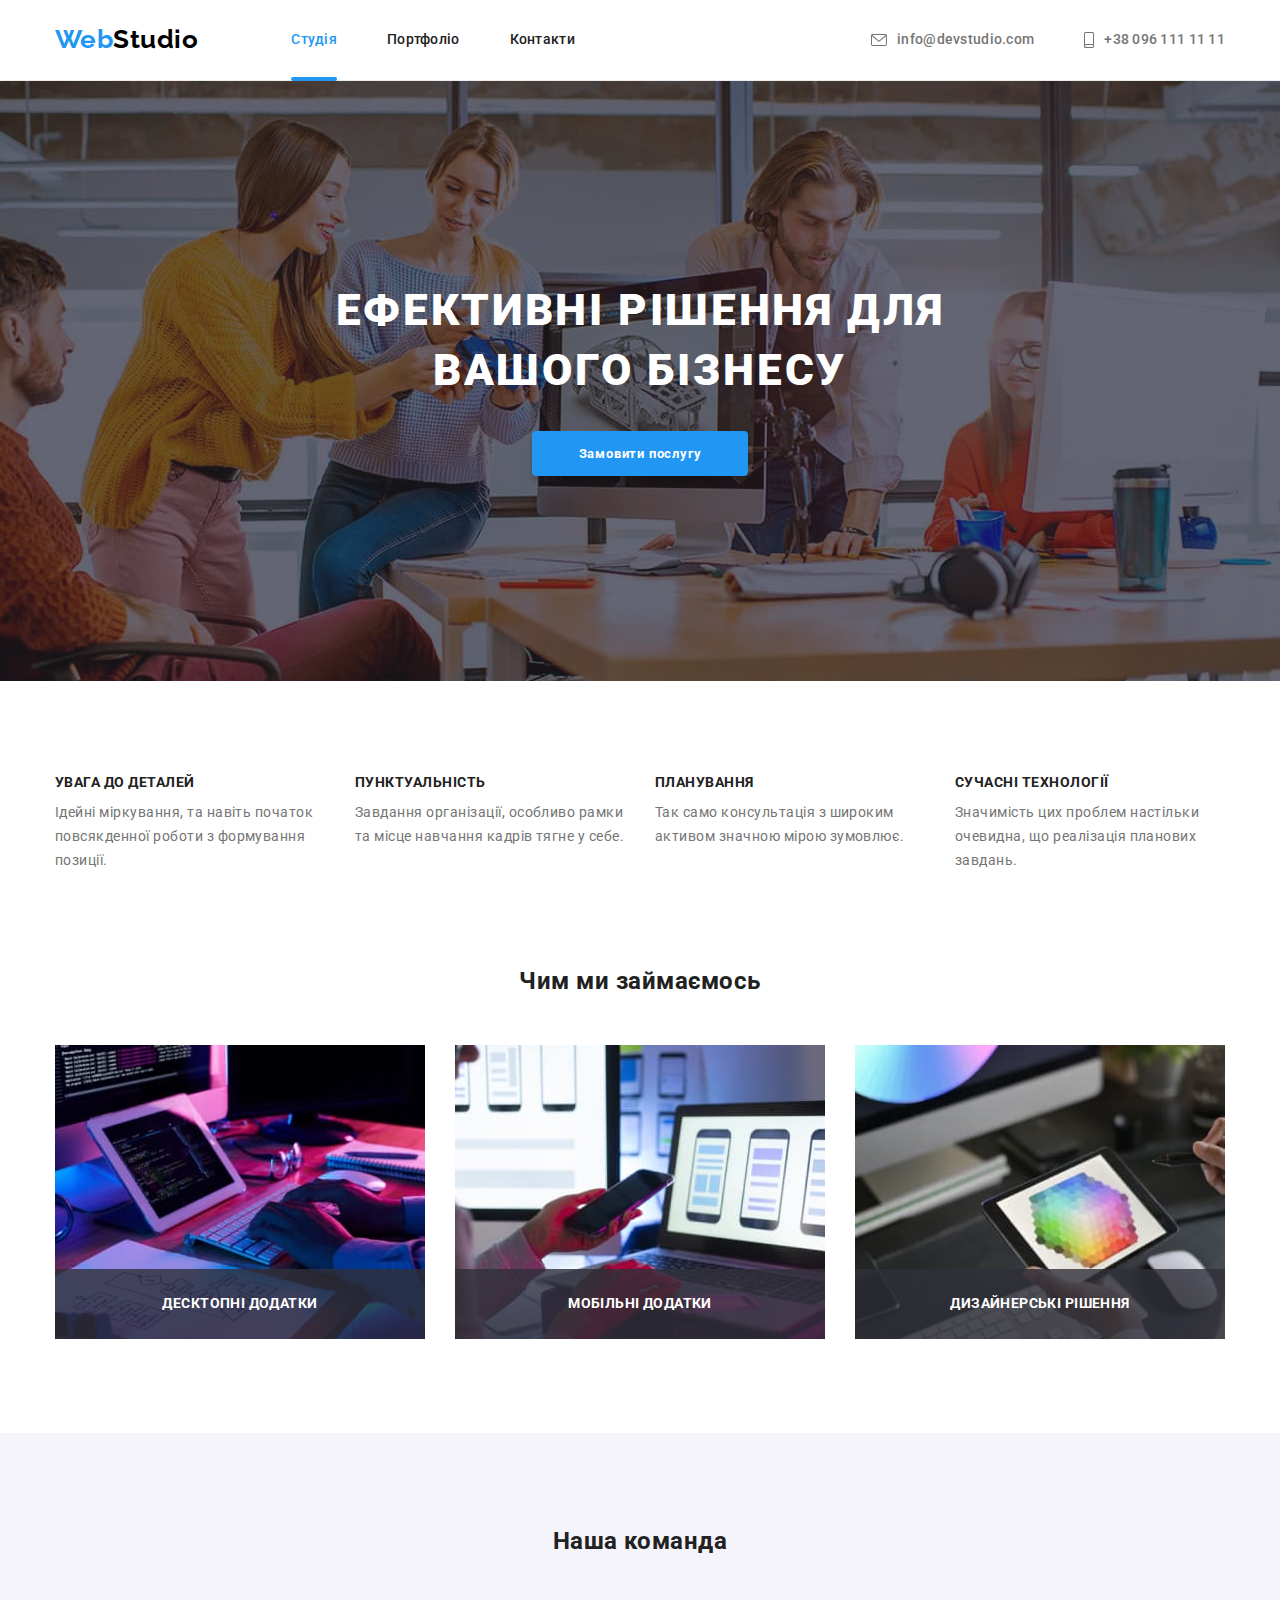
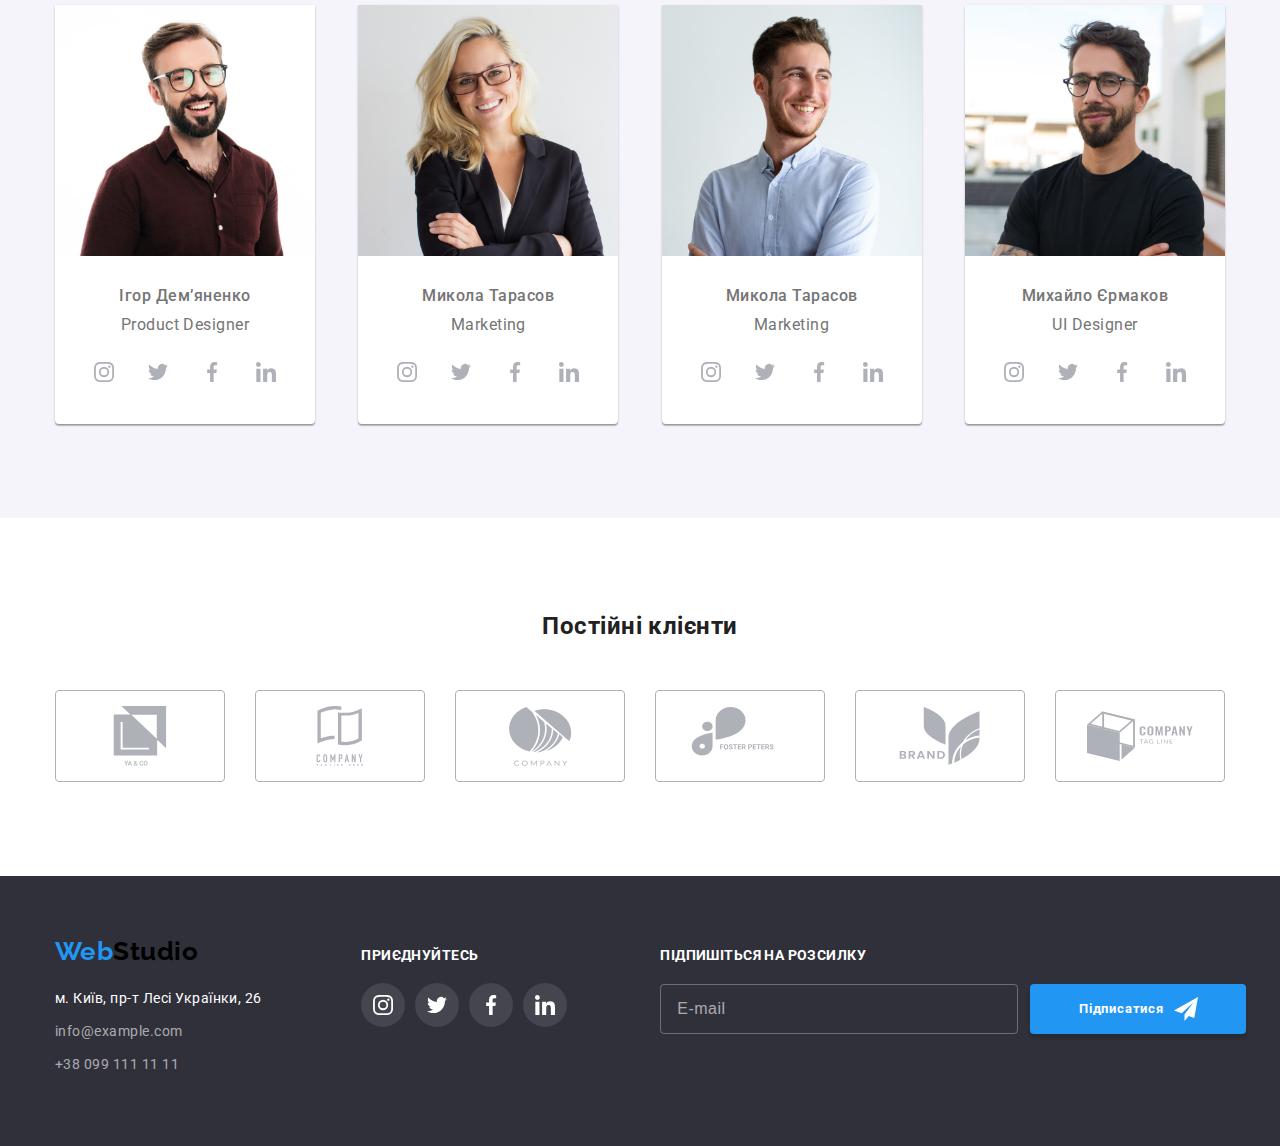
==== commit a38d4383: "makes sass-structure" ====
--- a/index.html
+++ b/index.html
@@ -17,7 +17,7 @@
       crossorigin="anonymous"
       referrerpolicy="no-referrer"
     />
-    <link rel="stylesheet" href="./css/styles.css" />
+    <link rel="stylesheet" href="./css/main.min.css" />
   </head>
 
   <body>
@@ -91,27 +91,27 @@
           <ul class="advantages-list list">
             <li class="advantages-list__item icon-details">
               <h3 class="advantages-list__title">Увага до деталей</h3>
-              <p>
+              <p class="advantages-list__text">
                 Ідейні міркування, та навіть початок повсякденної роботи з
                 формування позиції.
               </p>
             </li>
             <li class="advantages-list__item icon-punktuality">
               <h3 class="advantages-list__title">Пунктуальність</h3>
-              <p>
+              <p class="advantages-list__text">
                 Завдання організації, особливо рамки та місце навчання кадрів
                 тягне у себе.
               </p>
             </li>
             <li class="advantages-list__item icon-planning">
               <h3 class="advantages-list__title">Планування</h3>
-              <p>
+              <p class="advantages-list__text">
                 Так само консультація з широким активом значною мірою зумовлює.
               </p>
             </li>
             <li class="advantages-list__item icon-modern-tech">
               <h3 class="advantages-list__title">Сучасні технології</h3>
-              <p>
+              <p class="advantages-list__text">
                 Значимість цих проблем настільки очевидна, що реалізація
                 планових завдань.
               </p>
@@ -122,7 +122,7 @@
 
       <section class="portfolio-main section">
         <div class="container">
-          <h2 class="title">Чим ми займаємось</h2>
+          <h2 class="section__tille title">Чим ми займаємось</h2>
           <ul class="portfolio-main__wrapper">
             <li class="portfolio-point">
               <img
@@ -161,7 +161,7 @@
       <!-----------------------------team-------------------------------->
       <section class="team section">
         <div class="container">
-          <h2 class="title">Наша команда</h2>
+          <h2 class="section__tille title">Наша команда</h2>
           <ul class="team-list">
             <li class="team-member">
               <img
--- a/css/main.min.css
+++ b/css/main.min.css
@@ -0,0 +1 @@
+:root{--dark-text-color: #212121;--medium-text-color: #757575;--light-text-color: #ffffff;--accent-color: #2196f3;--light-background-color: #f5f5f5;--main-font: "Roboto", sans-serif;--primary-icon-color: #afb1b8;--transition-duration: color 250ms;--transition-timing-function: cubic-bezier(0.4, 0, 0.2, 1)}p,h1,h2,h3,h4,h5,h6{margin:0}ul,li{margin:0;padding:0;list-style:none}img{display:block;max-width:100%;height:auto}html{box-sizing:border-box}*,*::before,*::after{box-sizing:inherit}.button{cursor:pointer}.container{width:1200px;padding:0 15px;margin:0 auto}.section{padding:94px 0}body{background-color:var(--light-text-color);color:var(--medium-text-color);font-family:var(--main-font);letter-spacing:.03em;margin:0}.link{text-decoration:none}.section__title{font-size:36px;font-weight:700;line-height:1.17}.title{color:var(--dark-text-color);margin-bottom:50px;text-align:center}.visually-hidden{position:absolute;white-space:nowrap;width:1px;height:1px;overflow:hidden;border:0;padding:0;clip:rect(0 0 0 0);-webkit-clip-path:inset(50%);clip-path:inset(50%);margin:-1px}.page-header{background-color:var(--light-text-color);display:flex;align-items:center;justify-content:space-between;border-bottom:1px solid #ececec}.header-nav{display:flex;align-items:center;justify-content:space-between}.menu-container{display:flex;align-items:center}.site-nav{display:flex;margin:0}.site-nav__unit:not(:last-child){margin-right:50px}.site-nav__link{position:relative;color:var(--dark-text-color);font-weight:500;font-size:14px;line-height:1.14;letter-spacing:.02em;display:block;padding-top:32px;padding-bottom:32px}.site-nav__link--current{color:var(--accent-color)}.site-nav__link--current::after{position:absolute;bottom:0;left:0;display:inline-block;content:"";border-radius:2px;margin-bottom:-1px;width:100%;height:4px;background-color:var(--accent-color);opacity:1}.site-nav__link:hover,.site-nav__link:focus,.auth-nav__link:hover,.auth-nav__link:focus{color:var(--accent-color)}.site-nav__link,.auth-nav__link,.auth-nav__link{transition:color 250ms var(--transition-timing-function)}.auth-nav{display:flex;margin-left:auto}.auth-nav__item+.auth-nav__item{margin-left:50px}.auth-nav__icon{fill:var(--medium-text-color);margin-right:10px}.auth-nav__item{display:flex;justify-content:center}.auth-nav__link{display:flex;align-items:center;color:#757575;font-weight:500;font-size:14px;line-height:1.14;letter-spacing:.02em}.auth-nav__link:hover,.auth-nav__link:focus{color:var(--accent-color)}.auth-nav__link:hover .auth-nav__icon,.auth-nav__link:focus .auth-nav__icon{fill:var(--accent-color)}.auth-nav__link .auth-nav__icon{transition:fill 250ms var(--transition-timing-function)}.hero{color:var(--light-text-color);text-align:center;background-color:#2f303a;padding-top:200px;padding-bottom:200px;max-width:1600px;height:600px;margin:0 auto;background-color:#c4c4c4;background-image:linear-gradient(to right, rgba(47, 48, 58, 0.4), rgba(47, 48, 58, 0.4)),url(../images/hero-background-image.jpg);background-repeat:no-repeat;background-position:center;background-size:cover}.hero-title{text-align:center;font-size:44px;font-weight:900;line-height:1.36;letter-spacing:.06em;text-transform:uppercase;margin:0 auto 30px;max-width:696px}.hero-button,.subscribe-button{color:var(--light-text-color);background-color:var(--accent-color);font-family:Roboto,sans-serif;font-weight:700;line-height:1.88;letter-spacing:.06em;box-shadow:0px 4px 4px rgba(0,0,0,.15);display:inline-block;padding:10px 32px;border-radius:4px;border:none;min-width:216px;text-align:center;transition:color 250ms var(--transition-timing-function),background-color 250ms var(--transition-timing-function)}.hero-button:hover,.hero-button:focus,.subscribe-button:hover,.subscribe-button:focus{background-color:#188ce8;cursor:pointer}.advantages{font-size:14px;padding-bottom:0}.advantages-list{display:flex;gap:30px;padding:0}.advantages-list__item{flex-basis:calc((100% - 90px)/4)}.advantages-item::before{display:block;content:"";height:120px;margin-bottom:30px;background-repeat:no-repeat;background-color:#f5f4fa;border-radius:4px;background-position:center}.icon-details::before{background-image:url(../images/antena.svg)}.icon-punktuality::before{background-image:url(../images/clock.svg)}.icon-planning::before{background-image:url(../images/diagram.svg)}.icon-modern-tech::before{background-image:url(../images/astronaut.svg)}.advantages-list__title{font-weight:700;font-size:14px;line-height:1.14;text-transform:uppercase;text-align:left;margin-bottom:10px;color:var(--dark-text-color)}.advantages-list__text{line-height:1.71}.portfolio-main{background-color:var(--light-text-color)}.portfolio-point__img{margin:0}.portfolio-main__wrapper{display:flex;gap:30px;padding:0}.portfolio-point{position:relative}.portfolio-point__title{position:absolute;bottom:0;left:0;width:100%;height:70px;font-weight:700;font-size:14px;line-height:1.14;text-align:center;padding:27px;letter-spacing:.03em;text-transform:uppercase;color:#fff;background-color:rgba(47,48,58,.8)}.team{line-height:1.19;background-color:#f5f4fa}.team-list{display:flex;gap:30px;justify-content:space-between}.team-member{background-color:var(--light-text-color);box-shadow:0px 1px 3px rgba(0,0,0,.12),0px 1px 1px rgba(0,0,0,.14),0px 2px 1px rgba(0,0,0,.2);border-radius:0px 0px 4px 4px;text-align:center;max-width:calc((100% - 90px)/4)}.team-member__description{padding:30px 10px}.team-member__title{font-weight:500;font-size:16px;margin-bottom:10px}.soc-list{display:flex;align-items:center;justify-content:center;margin-top:16px;gap:10px}.soc-list__link{width:44px;height:44px;border-radius:50%;display:flex;align-items:center;justify-content:center;background-color:var(--light-text-color);transition:background-color 250ms var(--transition-timing-function)}.soc-list__link:hover,.soc-list__link:focus{background-color:var(--accent-color)}.soc-list__link:hover .soc-list__icon,.soc-list__link:focus .soc-list__icon{fill:var(--light-text-color)}.soc-list__icon{fill:var(--primary-icon-color);transition:fill 250ms var(--transition-timing-function)}.clients-list{display:flex;gap:30px;height:92px}.client{display:flex;width:calc((100% - 150px)/6);height:92px;align-items:center;justify-content:center}.client__link{display:flex;width:100%;height:100%;border:1px solid var(--primary-icon-color);border-radius:4px;justify-content:center;align-items:center;transition:border 250ms var(--transition-timing-function)}.client__icon{fill:var(--primary-icon-color);transition:fill 250ms var(--transition-timing-function)}.client__link:hover .client__icon,.client__link:focus .client__icon{fill:var(--accent-color)}.client__link:hover,.client__link:focus{border:1px solid var(--accent-color)}.portfolio{background-color:var(--light-text-color);padding:94px 0}.portfolio-buttons-list{display:flex;gap:8px;justify-content:center;margin-bottom:50px}.portfolio-button{font-family:Roboto,sans-serif;display:inline-block;padding:6px 22px;border:1px solid rgba(0,0,0,0);border-radius:4px;min-width:73px;transition:box-shadow 250ms var(--transition-timing-function)}.portfolio-button:hover,.portfolio-button:focus,.portfolio-link:hover,.portfolio-link:focus{box-shadow:0px 1px 1px rgba(0,0,0,.12),0px 4px 4px rgba(0,0,0,.06),1px 4px 6px rgba(0,0,0,.16)}.portfolio-list{display:flex;flex-wrap:wrap;gap:30px}.portfolio-list__item{flex-basis:calc((100% - 60px)/3)}.portfolio-product{display:block;width:100%;height:100%;transition:box-shadow 250ms var(--transition-timing-function)}.portfolio-list__item:nth-child(3n){margin:0}.portfolio-product__title{color:var(--dark-text-color);font-weight:700;font-size:18px;line-height:2;letter-spacing:.06em}.portfolio-product__info{padding:20px 24px;background-color:var(--light-text-color);border:1px solid #eee;border-top:rgba(0,0,0,0)}.portfolio-product__meta{line-height:1.88;color:var(--medium-text-color)}.portfolio-product__thumb{position:relative;overflow:hidden}.portfolio-product__overlay{position:absolute;right:0;bottom:0;width:100%;height:100%;background-color:rgba(33,150,243,.9);transform:translateY(101%);transition:transform 250ms var(--transition-timing-function)}.portfolio-product__link:hover .portfolio-product__overlay,.portfolio-product__link:hover .portfolio-product__overlay{transform:translateY(0)}.portfolio-product__overlay-text{position:absolute;color:var(--light-text-color);font-size:18px;line-height:1.56;letter-spacing:.03em;width:100%;height:100%;top:0;padding:63px 24px}.footer__logo-secondpart{color:var(--light-text-color)}.footer{position:relative;background-color:#2f303a;padding:60px 0}.footer__logo{display:inline-block;margin-bottom:20px}.footer__container{display:flex;align-items:baseline}.footer-section:first-child{margin-right:70px}.footer-address{font-size:14px;line-height:1.71;font-style:normal}.footer-address__item{display:block;margin-bottom:9px}.footer-address__map-link,.footer-address__link:not(:nth-last-child(n)){margin-bottom:9px}.footer-address__map-link{color:var(--light-text-color)}.footer-address__link{color:rgba(255,255,255,.6)}.footer-address__map-link:focus,.footer-address__map-link:hover,.footer-address__link:focus,.footer-address__link:hover{color:var(--accent-color)}.footer-address__map-link,.footer-address__link{transition:color 250ms var(--transition-timing-function)}.footer-invitation{margin-right:93px}.footer-invitation__text{font-weight:700;font-size:14px;line-height:16px;letter-spacing:.03em;text-transform:uppercase;color:var(--light-text-color)}.footer-invitation__soc-list{display:flex;align-items:center;justify-content:center;margin-top:20px;gap:10px}.footer-invitation__soc-link{width:44px;height:44px;border-radius:50%;display:flex;align-items:center;justify-content:center;background-color:rgba(255,255,255,.1);fill:var(--light-text-color);transition:background-color 250ms var(--transition-timing-function),fill 250ms var(--transition-timing-function)}.footer-invitation__soc-link:hover,.footer-invitation__soc-link:hover{background-color:var(--accent-color)}.subscribe__text{display:block;font-weight:700;font-size:14px;line-height:1.14;letter-spacing:.03em;text-transform:uppercase;color:var(--light-text-color);margin-bottom:20px}.subscribe__container{display:flex}.subscribe__label{margin-right:12px}.subscribe__input{width:358px;height:50px;border-radius:4px;font-size:16px;padding:15px 16px;color:var(--light-text-color);background-color:inherit;border:1px solid rgba(255,255,255,.3);outline:rgba(0,0,0,0)}.subscribe__input::-moz-placeholder{font-size:16px;line-height:1.25;display:flex;align-items:center;letter-spacing:.03em;color:rgba(255,255,255,.6)}.subscribe__input:-ms-input-placeholder{font-size:16px;line-height:1.25;display:flex;align-items:center;letter-spacing:.03em;color:rgba(255,255,255,.6)}.subscribe__input::placeholder{font-size:16px;line-height:1.25;display:flex;align-items:center;letter-spacing:.03em;color:rgba(255,255,255,.6)}.subscribe-button{display:flex;align-items:center;justify-content:center;gap:10px;padding:10px}.subscribe-button__icon{display:block}.logo{font-family:Raleway,sans-serif;font-size:26px;font-weight:700;line-height:1.2;margin-right:93px}.logo-firstpart{color:var(--accent-color)}.logo-secondpart{color:#000}.backdrop{position:fixed;width:100vw;height:100vh;left:0;top:0;background-color:rgba(0,0,0,.2);opacity:1;transition:opacity 250ms var(--transition-timing-function),visibility 250ms var(--transition-timing-function)}.backdrop.is-hidden .modal{transform:translate(-50%, -50%) scale(0.9);opacity:0}.modal{position:absolute;min-width:528px;min-height:581px;top:50%;left:50%;padding:40px;background-color:var(--light-text-color);box-shadow:0px 1px 3px rgba(0,0,0,.12),0px 1px 1px rgba(0,0,0,.14),0px 2px 1px rgba(0,0,0,.2);border-radius:4px;opacity:1;transform:translate(-50%, -50%) scale(1);transition:transform 250ms var(--transition-timing-function),opacity 250ms var(--transition-timing-function)}.modal-close-button{position:absolute;top:8px;right:8px;width:30px;height:30px;border-radius:50%;border:1px solid rgba(0,0,0,.1);background-color:rgba(0,0,0,0);padding:0;cursor:pointer;display:flex;align-items:center;justify-content:center;fill:#000;transition:fill 250ms var(--transition-timing-function)}.modal-close-button:hover,.modal-close-button:focus{fill:var(--accent-color)}.backdrop.is-hidden{opacity:0;visibility:hidden;pointer-events:none}.modal-title{display:inline-block;margin-bottom:12px;font-weight:700;font-size:20px;line-height:1.15;text-align:center;letter-spacing:.03em;color:var(--dark-text-color)}.modal-field{margin-bottom:10px}.modal-field:last-child{margin-bottom:20px}.input-wrap{position:relative}.modal-input{width:100%;height:40px;border:1px solid rgba(33,33,33,.2);border-radius:4px;font-size:16px;color:#000;padding-left:42px;outline:rgba(0,0,0,0);transition:border 250ms var(--transition-timing-function)}.modal-input:focus{border:1px solid var(--accent-color)}.modal-input-icon{position:absolute;top:50%;left:12px;transform:translateY(-50%);fill:var(--dark-text-color);transition:fill 250ms var(--transition-timing-function)}.modal-input:focus+.modal-input-icon{fill:var(--accent-color)}.input-wrap:hover .modal-input-icon{fill:var(--accent-color)}.input-wrap:hover .modal-input{border:1px solid var(--accent-color)}.modal-label{display:flex;flex-direction:column;margin-bottom:4px;font-size:12px;line-height:1.17;letter-spacing:.01em;color:var(--medium-text-color)}.modal-input::-moz-placeholder{font-size:12px;line-height:1.17;letter-spacing:.01em;color:rgba(117,117,117,.5)}.modal-input:-ms-input-placeholder{font-size:12px;line-height:1.17;letter-spacing:.01em;color:rgba(117,117,117,.5)}.modal-input::placeholder{font-size:12px;line-height:1.17;letter-spacing:.01em;color:rgba(117,117,117,.5)}.user-comment{padding:12px 16px;width:100%;height:120px;border:1px solid rgba(33,33,33,.2);border-radius:4px;resize:none;outline:rgba(0,0,0,0);transition:border 250ms var(--transition-timing-function)}.user-comment:focus,.user-comment:hover{border:1px solid var(--accent-color)}.checkbox-field{display:flex;justify-content:center;align-items:center;margin-bottom:30px}.checkbox-input{position:absolute;width:1px;height:1px;overflow:hidden;border:0;padding:0;clip:rect(0 0 0 0);-webkit-clip-path:inset(50%);clip-path:inset(50%);margin:-1px}.checkbox-icon{display:inline-block;width:16px;height:15px;border:2px solid var(--dark-text-color);border-radius:2px;margin-right:8px}.checkbox-input:checked+.checkbox-icon{border-color:var(--accent-color);background-color:var(--accent-color);background-image:url("../images/icon-check.svg");background-size:contain;background-origin:border-box}.checkbox-label{font-size:14px;line-height:1.71;letter-spacing:.03em;color:var(--medium-text-color)}.checkbox-link{display:inline-block;color:var(--accent-color);border-bottom:1px solid var(--accent-color)}.button-submit{margin:0 auto;display:block;padding:10px 20px;min-width:200px;height:50px;font-weight:700;font-size:16px;line-height:1.88;letter-spacing:.06em;cursor:pointer;align-items:center;justify-content:center;border:none;border-radius:4px;color:var(--light-text-color);background:var(--accent-color);box-shadow:0px 4px 4px rgba(0,0,0,.15)}.button{color:var(--dark-text-color);background-color:var(--light-background-color);font-weight:500;font-size:16px;line-height:1.62;letter-spacing:.03em;cursor:pointer;transition:color 250ms var(--transition-timing-function),background-color 250ms var(--transition-timing-function)}.button.primary{color:var(--light-text-color);background-color:var(--accent-color)}.button.secondary{color:var(--dark-text-color);background-color:#f5f4fa}.button.secondary:hover,.button.secondary:focus{color:var(--light-text-color);background-color:var(--accent-color);box-shadow:0px 3px 1px rgba(0,0,0,.1),0px 1px 2px rgba(0,0,0,.08),0px 2px 2px rgba(0,0,0,.12);border-radius:4px}/*# sourceMappingURL=main.min.css.map */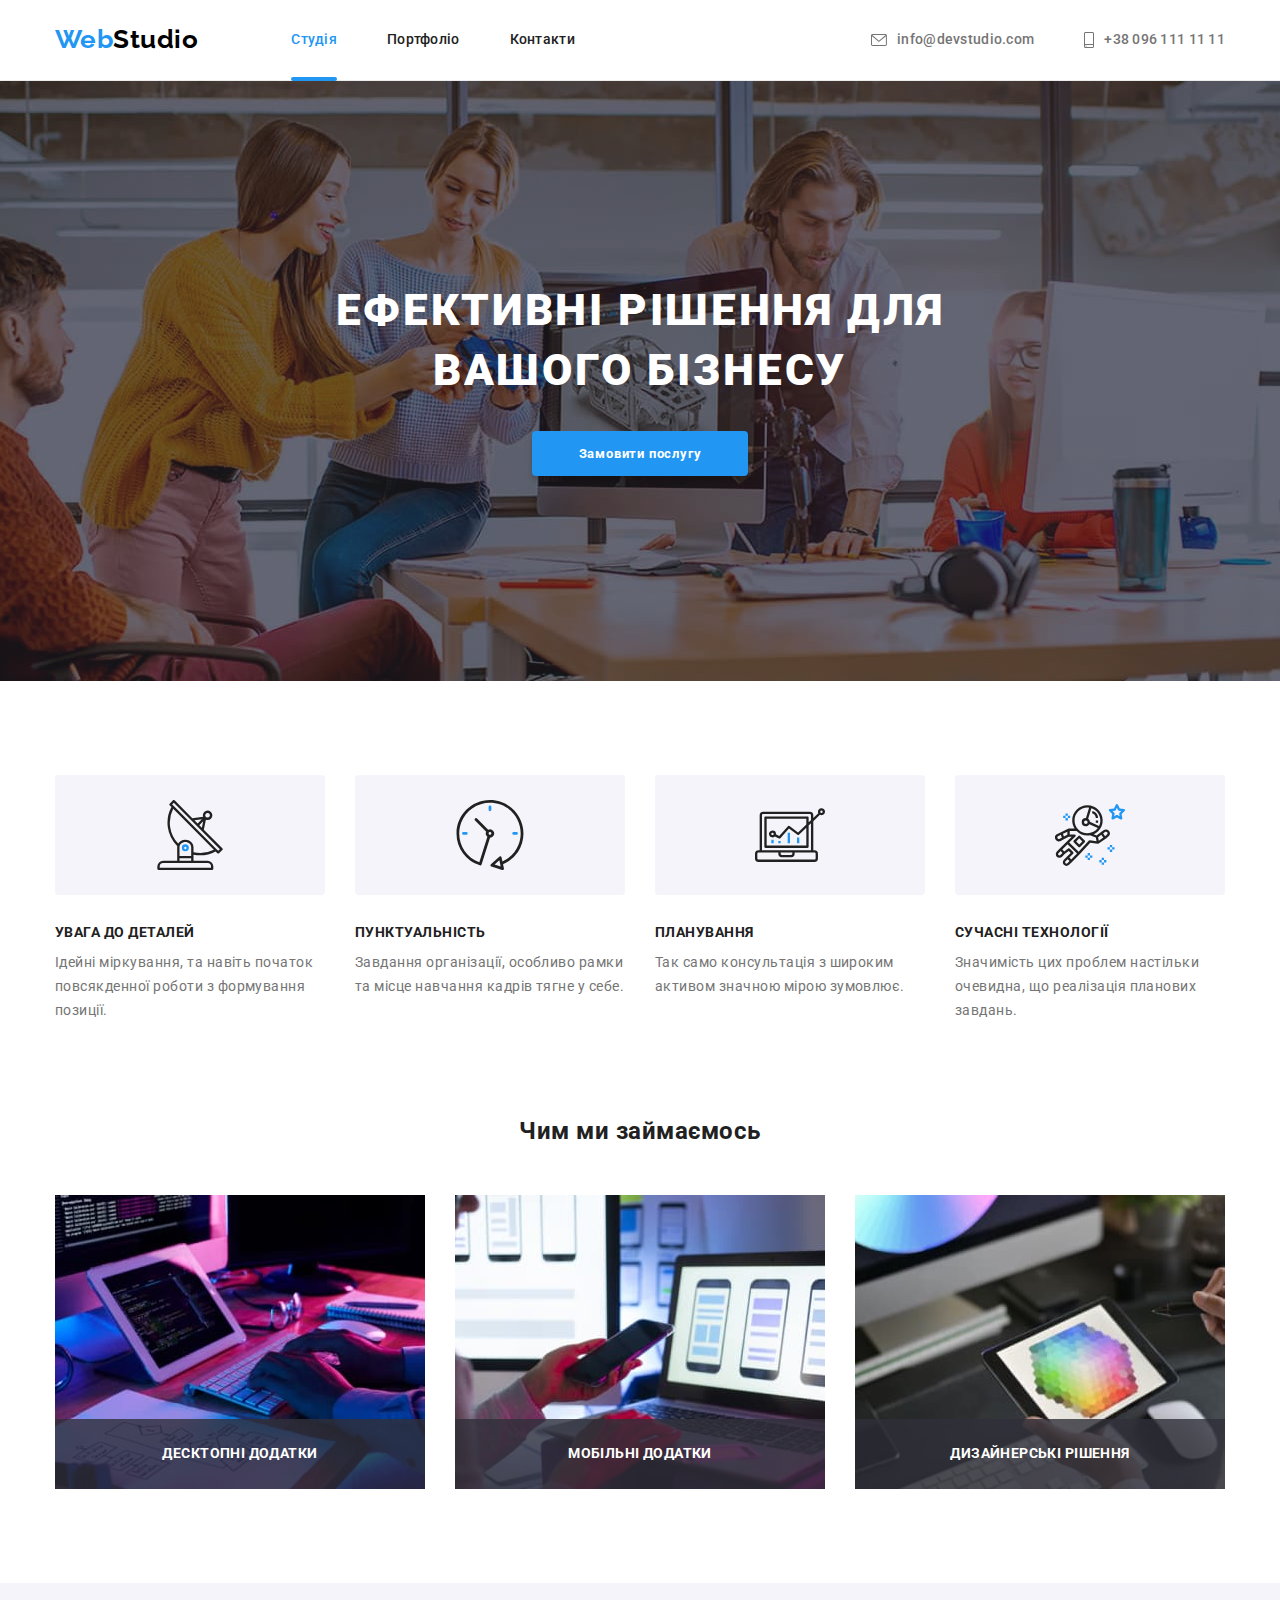
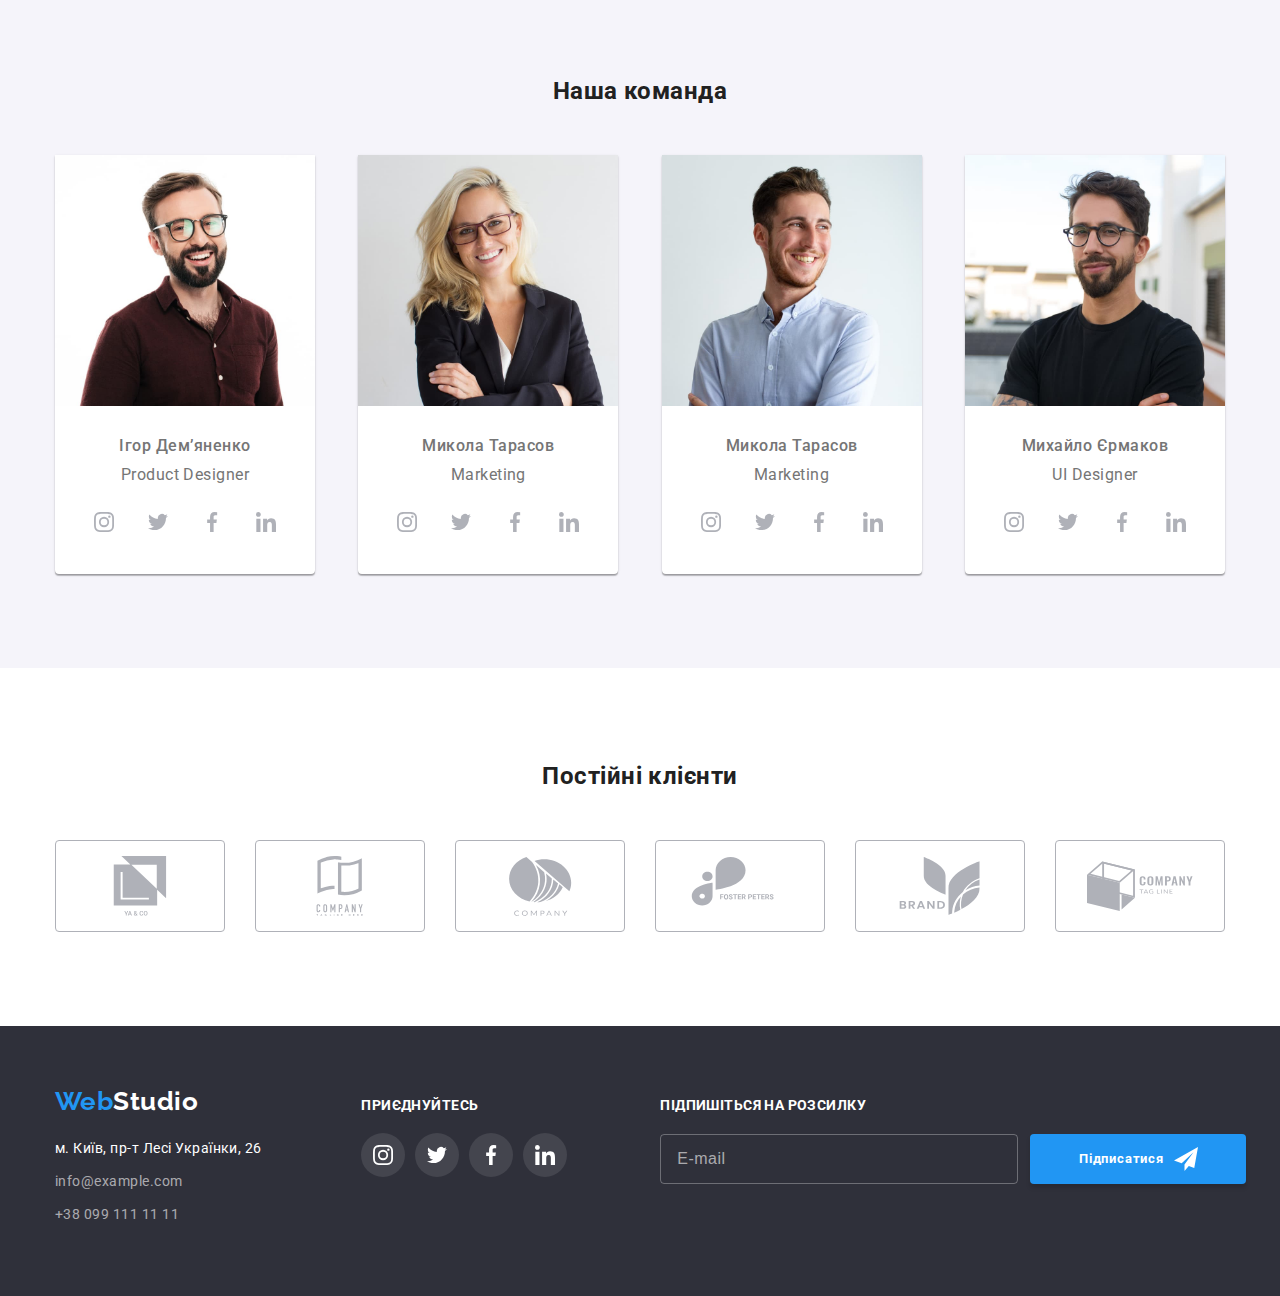
==== commit f4427f35: "concatenation &" ====
--- a/index.html
+++ b/index.html
@@ -507,7 +507,7 @@
     <div class="backdrop is-hidden" data-modal>
       <div class="modal">
         <button class="modal-close-button" data-modal-close>
-          <svg class="modal-close-icon" width="18" height="18">
+          <svg class="modal-close-button__icon" width="18" height="18">
             <use href="./images/icons.svg#icon-close-modal"></use>
           </svg>
         </button>
--- a/css/main.min.css
+++ b/css/main.min.css
@@ -1 +1 @@
-:root{--dark-text-color: #212121;--medium-text-color: #757575;--light-text-color: #ffffff;--accent-color: #2196f3;--light-background-color: #f5f5f5;--main-font: "Roboto", sans-serif;--primary-icon-color: #afb1b8;--transition-duration: color 250ms;--transition-timing-function: cubic-bezier(0.4, 0, 0.2, 1)}p,h1,h2,h3,h4,h5,h6{margin:0}ul,li{margin:0;padding:0;list-style:none}img{display:block;max-width:100%;height:auto}html{box-sizing:border-box}*,*::before,*::after{box-sizing:inherit}.button{cursor:pointer}.container{width:1200px;padding:0 15px;margin:0 auto}.section{padding:94px 0}body{background-color:var(--light-text-color);color:var(--medium-text-color);font-family:var(--main-font);letter-spacing:.03em;margin:0}.link{text-decoration:none}.section__title{font-size:36px;font-weight:700;line-height:1.17}.title{color:var(--dark-text-color);margin-bottom:50px;text-align:center}.visually-hidden{position:absolute;white-space:nowrap;width:1px;height:1px;overflow:hidden;border:0;padding:0;clip:rect(0 0 0 0);-webkit-clip-path:inset(50%);clip-path:inset(50%);margin:-1px}.page-header{background-color:var(--light-text-color);display:flex;align-items:center;justify-content:space-between;border-bottom:1px solid #ececec}.header-nav{display:flex;align-items:center;justify-content:space-between}.menu-container{display:flex;align-items:center}.site-nav{display:flex;margin:0}.site-nav__unit:not(:last-child){margin-right:50px}.site-nav__link{position:relative;color:var(--dark-text-color);font-weight:500;font-size:14px;line-height:1.14;letter-spacing:.02em;display:block;padding-top:32px;padding-bottom:32px}.site-nav__link--current{color:var(--accent-color)}.site-nav__link--current::after{position:absolute;bottom:0;left:0;display:inline-block;content:"";border-radius:2px;margin-bottom:-1px;width:100%;height:4px;background-color:var(--accent-color);opacity:1}.site-nav__link:hover,.site-nav__link:focus,.auth-nav__link:hover,.auth-nav__link:focus{color:var(--accent-color)}.site-nav__link,.auth-nav__link,.auth-nav__link{transition:color 250ms var(--transition-timing-function)}.auth-nav{display:flex;margin-left:auto}.auth-nav__item+.auth-nav__item{margin-left:50px}.auth-nav__icon{fill:var(--medium-text-color);margin-right:10px}.auth-nav__item{display:flex;justify-content:center}.auth-nav__link{display:flex;align-items:center;color:#757575;font-weight:500;font-size:14px;line-height:1.14;letter-spacing:.02em}.auth-nav__link:hover,.auth-nav__link:focus{color:var(--accent-color)}.auth-nav__link:hover .auth-nav__icon,.auth-nav__link:focus .auth-nav__icon{fill:var(--accent-color)}.auth-nav__link .auth-nav__icon{transition:fill 250ms var(--transition-timing-function)}.hero{color:var(--light-text-color);text-align:center;background-color:#2f303a;padding-top:200px;padding-bottom:200px;max-width:1600px;height:600px;margin:0 auto;background-color:#c4c4c4;background-image:linear-gradient(to right, rgba(47, 48, 58, 0.4), rgba(47, 48, 58, 0.4)),url(../images/hero-background-image.jpg);background-repeat:no-repeat;background-position:center;background-size:cover}.hero-title{text-align:center;font-size:44px;font-weight:900;line-height:1.36;letter-spacing:.06em;text-transform:uppercase;margin:0 auto 30px;max-width:696px}.hero-button,.subscribe-button{color:var(--light-text-color);background-color:var(--accent-color);font-family:Roboto,sans-serif;font-weight:700;line-height:1.88;letter-spacing:.06em;box-shadow:0px 4px 4px rgba(0,0,0,.15);display:inline-block;padding:10px 32px;border-radius:4px;border:none;min-width:216px;text-align:center;transition:color 250ms var(--transition-timing-function),background-color 250ms var(--transition-timing-function)}.hero-button:hover,.hero-button:focus,.subscribe-button:hover,.subscribe-button:focus{background-color:#188ce8;cursor:pointer}.advantages{font-size:14px;padding-bottom:0}.advantages-list{display:flex;gap:30px;padding:0}.advantages-list__item{flex-basis:calc((100% - 90px)/4)}.advantages-item::before{display:block;content:"";height:120px;margin-bottom:30px;background-repeat:no-repeat;background-color:#f5f4fa;border-radius:4px;background-position:center}.icon-details::before{background-image:url(../images/antena.svg)}.icon-punktuality::before{background-image:url(../images/clock.svg)}.icon-planning::before{background-image:url(../images/diagram.svg)}.icon-modern-tech::before{background-image:url(../images/astronaut.svg)}.advantages-list__title{font-weight:700;font-size:14px;line-height:1.14;text-transform:uppercase;text-align:left;margin-bottom:10px;color:var(--dark-text-color)}.advantages-list__text{line-height:1.71}.portfolio-main{background-color:var(--light-text-color)}.portfolio-point__img{margin:0}.portfolio-main__wrapper{display:flex;gap:30px;padding:0}.portfolio-point{position:relative}.portfolio-point__title{position:absolute;bottom:0;left:0;width:100%;height:70px;font-weight:700;font-size:14px;line-height:1.14;text-align:center;padding:27px;letter-spacing:.03em;text-transform:uppercase;color:#fff;background-color:rgba(47,48,58,.8)}.team{line-height:1.19;background-color:#f5f4fa}.team-list{display:flex;gap:30px;justify-content:space-between}.team-member{background-color:var(--light-text-color);box-shadow:0px 1px 3px rgba(0,0,0,.12),0px 1px 1px rgba(0,0,0,.14),0px 2px 1px rgba(0,0,0,.2);border-radius:0px 0px 4px 4px;text-align:center;max-width:calc((100% - 90px)/4)}.team-member__description{padding:30px 10px}.team-member__title{font-weight:500;font-size:16px;margin-bottom:10px}.soc-list{display:flex;align-items:center;justify-content:center;margin-top:16px;gap:10px}.soc-list__link{width:44px;height:44px;border-radius:50%;display:flex;align-items:center;justify-content:center;background-color:var(--light-text-color);transition:background-color 250ms var(--transition-timing-function)}.soc-list__link:hover,.soc-list__link:focus{background-color:var(--accent-color)}.soc-list__link:hover .soc-list__icon,.soc-list__link:focus .soc-list__icon{fill:var(--light-text-color)}.soc-list__icon{fill:var(--primary-icon-color);transition:fill 250ms var(--transition-timing-function)}.clients-list{display:flex;gap:30px;height:92px}.client{display:flex;width:calc((100% - 150px)/6);height:92px;align-items:center;justify-content:center}.client__link{display:flex;width:100%;height:100%;border:1px solid var(--primary-icon-color);border-radius:4px;justify-content:center;align-items:center;transition:border 250ms var(--transition-timing-function)}.client__icon{fill:var(--primary-icon-color);transition:fill 250ms var(--transition-timing-function)}.client__link:hover .client__icon,.client__link:focus .client__icon{fill:var(--accent-color)}.client__link:hover,.client__link:focus{border:1px solid var(--accent-color)}.portfolio{background-color:var(--light-text-color);padding:94px 0}.portfolio-buttons-list{display:flex;gap:8px;justify-content:center;margin-bottom:50px}.portfolio-button{font-family:Roboto,sans-serif;display:inline-block;padding:6px 22px;border:1px solid rgba(0,0,0,0);border-radius:4px;min-width:73px;transition:box-shadow 250ms var(--transition-timing-function)}.portfolio-button:hover,.portfolio-button:focus,.portfolio-link:hover,.portfolio-link:focus{box-shadow:0px 1px 1px rgba(0,0,0,.12),0px 4px 4px rgba(0,0,0,.06),1px 4px 6px rgba(0,0,0,.16)}.portfolio-list{display:flex;flex-wrap:wrap;gap:30px}.portfolio-list__item{flex-basis:calc((100% - 60px)/3)}.portfolio-product{display:block;width:100%;height:100%;transition:box-shadow 250ms var(--transition-timing-function)}.portfolio-list__item:nth-child(3n){margin:0}.portfolio-product__title{color:var(--dark-text-color);font-weight:700;font-size:18px;line-height:2;letter-spacing:.06em}.portfolio-product__info{padding:20px 24px;background-color:var(--light-text-color);border:1px solid #eee;border-top:rgba(0,0,0,0)}.portfolio-product__meta{line-height:1.88;color:var(--medium-text-color)}.portfolio-product__thumb{position:relative;overflow:hidden}.portfolio-product__overlay{position:absolute;right:0;bottom:0;width:100%;height:100%;background-color:rgba(33,150,243,.9);transform:translateY(101%);transition:transform 250ms var(--transition-timing-function)}.portfolio-product__link:hover .portfolio-product__overlay,.portfolio-product__link:hover .portfolio-product__overlay{transform:translateY(0)}.portfolio-product__overlay-text{position:absolute;color:var(--light-text-color);font-size:18px;line-height:1.56;letter-spacing:.03em;width:100%;height:100%;top:0;padding:63px 24px}.footer__logo-secondpart{color:var(--light-text-color)}.footer{position:relative;background-color:#2f303a;padding:60px 0}.footer__logo{display:inline-block;margin-bottom:20px}.footer__container{display:flex;align-items:baseline}.footer-section:first-child{margin-right:70px}.footer-address{font-size:14px;line-height:1.71;font-style:normal}.footer-address__item{display:block;margin-bottom:9px}.footer-address__map-link,.footer-address__link:not(:nth-last-child(n)){margin-bottom:9px}.footer-address__map-link{color:var(--light-text-color)}.footer-address__link{color:rgba(255,255,255,.6)}.footer-address__map-link:focus,.footer-address__map-link:hover,.footer-address__link:focus,.footer-address__link:hover{color:var(--accent-color)}.footer-address__map-link,.footer-address__link{transition:color 250ms var(--transition-timing-function)}.footer-invitation{margin-right:93px}.footer-invitation__text{font-weight:700;font-size:14px;line-height:16px;letter-spacing:.03em;text-transform:uppercase;color:var(--light-text-color)}.footer-invitation__soc-list{display:flex;align-items:center;justify-content:center;margin-top:20px;gap:10px}.footer-invitation__soc-link{width:44px;height:44px;border-radius:50%;display:flex;align-items:center;justify-content:center;background-color:rgba(255,255,255,.1);fill:var(--light-text-color);transition:background-color 250ms var(--transition-timing-function),fill 250ms var(--transition-timing-function)}.footer-invitation__soc-link:hover,.footer-invitation__soc-link:hover{background-color:var(--accent-color)}.subscribe__text{display:block;font-weight:700;font-size:14px;line-height:1.14;letter-spacing:.03em;text-transform:uppercase;color:var(--light-text-color);margin-bottom:20px}.subscribe__container{display:flex}.subscribe__label{margin-right:12px}.subscribe__input{width:358px;height:50px;border-radius:4px;font-size:16px;padding:15px 16px;color:var(--light-text-color);background-color:inherit;border:1px solid rgba(255,255,255,.3);outline:rgba(0,0,0,0)}.subscribe__input::-moz-placeholder{font-size:16px;line-height:1.25;display:flex;align-items:center;letter-spacing:.03em;color:rgba(255,255,255,.6)}.subscribe__input:-ms-input-placeholder{font-size:16px;line-height:1.25;display:flex;align-items:center;letter-spacing:.03em;color:rgba(255,255,255,.6)}.subscribe__input::placeholder{font-size:16px;line-height:1.25;display:flex;align-items:center;letter-spacing:.03em;color:rgba(255,255,255,.6)}.subscribe-button{display:flex;align-items:center;justify-content:center;gap:10px;padding:10px}.subscribe-button__icon{display:block}.logo{font-family:Raleway,sans-serif;font-size:26px;font-weight:700;line-height:1.2;margin-right:93px}.logo-firstpart{color:var(--accent-color)}.logo-secondpart{color:#000}.backdrop{position:fixed;width:100vw;height:100vh;left:0;top:0;background-color:rgba(0,0,0,.2);opacity:1;transition:opacity 250ms var(--transition-timing-function),visibility 250ms var(--transition-timing-function)}.backdrop.is-hidden .modal{transform:translate(-50%, -50%) scale(0.9);opacity:0}.modal{position:absolute;min-width:528px;min-height:581px;top:50%;left:50%;padding:40px;background-color:var(--light-text-color);box-shadow:0px 1px 3px rgba(0,0,0,.12),0px 1px 1px rgba(0,0,0,.14),0px 2px 1px rgba(0,0,0,.2);border-radius:4px;opacity:1;transform:translate(-50%, -50%) scale(1);transition:transform 250ms var(--transition-timing-function),opacity 250ms var(--transition-timing-function)}.modal-close-button{position:absolute;top:8px;right:8px;width:30px;height:30px;border-radius:50%;border:1px solid rgba(0,0,0,.1);background-color:rgba(0,0,0,0);padding:0;cursor:pointer;display:flex;align-items:center;justify-content:center;fill:#000;transition:fill 250ms var(--transition-timing-function)}.modal-close-button:hover,.modal-close-button:focus{fill:var(--accent-color)}.backdrop.is-hidden{opacity:0;visibility:hidden;pointer-events:none}.modal-title{display:inline-block;margin-bottom:12px;font-weight:700;font-size:20px;line-height:1.15;text-align:center;letter-spacing:.03em;color:var(--dark-text-color)}.modal-field{margin-bottom:10px}.modal-field:last-child{margin-bottom:20px}.input-wrap{position:relative}.modal-input{width:100%;height:40px;border:1px solid rgba(33,33,33,.2);border-radius:4px;font-size:16px;color:#000;padding-left:42px;outline:rgba(0,0,0,0);transition:border 250ms var(--transition-timing-function)}.modal-input:focus{border:1px solid var(--accent-color)}.modal-input-icon{position:absolute;top:50%;left:12px;transform:translateY(-50%);fill:var(--dark-text-color);transition:fill 250ms var(--transition-timing-function)}.modal-input:focus+.modal-input-icon{fill:var(--accent-color)}.input-wrap:hover .modal-input-icon{fill:var(--accent-color)}.input-wrap:hover .modal-input{border:1px solid var(--accent-color)}.modal-label{display:flex;flex-direction:column;margin-bottom:4px;font-size:12px;line-height:1.17;letter-spacing:.01em;color:var(--medium-text-color)}.modal-input::-moz-placeholder{font-size:12px;line-height:1.17;letter-spacing:.01em;color:rgba(117,117,117,.5)}.modal-input:-ms-input-placeholder{font-size:12px;line-height:1.17;letter-spacing:.01em;color:rgba(117,117,117,.5)}.modal-input::placeholder{font-size:12px;line-height:1.17;letter-spacing:.01em;color:rgba(117,117,117,.5)}.user-comment{padding:12px 16px;width:100%;height:120px;border:1px solid rgba(33,33,33,.2);border-radius:4px;resize:none;outline:rgba(0,0,0,0);transition:border 250ms var(--transition-timing-function)}.user-comment:focus,.user-comment:hover{border:1px solid var(--accent-color)}.checkbox-field{display:flex;justify-content:center;align-items:center;margin-bottom:30px}.checkbox-input{position:absolute;width:1px;height:1px;overflow:hidden;border:0;padding:0;clip:rect(0 0 0 0);-webkit-clip-path:inset(50%);clip-path:inset(50%);margin:-1px}.checkbox-icon{display:inline-block;width:16px;height:15px;border:2px solid var(--dark-text-color);border-radius:2px;margin-right:8px}.checkbox-input:checked+.checkbox-icon{border-color:var(--accent-color);background-color:var(--accent-color);background-image:url("../images/icon-check.svg");background-size:contain;background-origin:border-box}.checkbox-label{font-size:14px;line-height:1.71;letter-spacing:.03em;color:var(--medium-text-color)}.checkbox-link{display:inline-block;color:var(--accent-color);border-bottom:1px solid var(--accent-color)}.button-submit{margin:0 auto;display:block;padding:10px 20px;min-width:200px;height:50px;font-weight:700;font-size:16px;line-height:1.88;letter-spacing:.06em;cursor:pointer;align-items:center;justify-content:center;border:none;border-radius:4px;color:var(--light-text-color);background:var(--accent-color);box-shadow:0px 4px 4px rgba(0,0,0,.15)}.button{color:var(--dark-text-color);background-color:var(--light-background-color);font-weight:500;font-size:16px;line-height:1.62;letter-spacing:.03em;cursor:pointer;transition:color 250ms var(--transition-timing-function),background-color 250ms var(--transition-timing-function)}.button.primary{color:var(--light-text-color);background-color:var(--accent-color)}.button.secondary{color:var(--dark-text-color);background-color:#f5f4fa}.button.secondary:hover,.button.secondary:focus{color:var(--light-text-color);background-color:var(--accent-color);box-shadow:0px 3px 1px rgba(0,0,0,.1),0px 1px 2px rgba(0,0,0,.08),0px 2px 2px rgba(0,0,0,.12);border-radius:4px}/*# sourceMappingURL=main.min.css.map */+:root{--dark-text-color: #212121;--medium-text-color: #757575;--light-text-color: #ffffff;--accent-color: #2196f3;--light-background-color: #f5f5f5;--main-font: "Roboto", sans-serif;--primary-icon-color: #afb1b8;--transition-duration: color 250ms;--transition-timing-function: cubic-bezier(0.4, 0, 0.2, 1)}p,h1,h2,h3,h4,h5,h6{margin:0}ul,li{margin:0;padding:0;list-style:none}img{display:block;max-width:100%;height:auto}html{box-sizing:border-box}*,*::before,*::after{box-sizing:inherit}.button{cursor:pointer}.container{width:1200px;padding:0 15px;margin:0 auto}.section{padding:94px 0}body{background-color:var(--light-text-color);color:var(--medium-text-color);font-family:var(--main-font);letter-spacing:.03em;margin:0}.link{text-decoration:none}.section__title{font-size:36px;font-weight:700;line-height:1.17}.title{color:var(--dark-text-color);margin-bottom:50px;text-align:center}.visually-hidden{position:absolute;white-space:nowrap;width:1px;height:1px;overflow:hidden;border:0;padding:0;clip:rect(0 0 0 0);-webkit-clip-path:inset(50%);clip-path:inset(50%);margin:-1px}.page-header{background-color:var(--light-text-color);display:flex;align-items:center;justify-content:space-between;border-bottom:1px solid #ececec}.header-nav{display:flex;align-items:center;justify-content:space-between}.menu-container{display:flex;align-items:center}.site-nav{display:flex;margin:0}.site-nav__unit:not(:last-child){margin-right:50px}.site-nav__link{position:relative;color:var(--dark-text-color);font-weight:500;font-size:14px;line-height:1.14;letter-spacing:.02em;display:block;padding-top:32px;padding-bottom:32px;transition:color 250ms var(--transition-timing-function)}.site-nav__link:hover,.site-nav__link:focus{color:var(--accent-color)}.site-nav__link--current{color:var(--accent-color)}.site-nav__link--current::after{position:absolute;bottom:0;left:0;display:inline-block;content:"";border-radius:2px;margin-bottom:-1px;width:100%;height:4px;background-color:var(--accent-color);opacity:1}.auth-nav{display:flex;margin-left:auto}.auth-nav__item+.auth-nav__item{margin-left:50px}.auth-nav__icon{fill:var(--medium-text-color);margin-right:10px}.auth-nav__link .auth-nav__icon{transition:fill 250ms var(--transition-timing-function)}.auth-nav__link:hover .auth-nav__icon,.auth-nav__link:focus .auth-nav__icon{fill:var(--accent-color)}.auth-nav__item{display:flex;justify-content:center}.auth-nav__link{display:flex;align-items:center;color:#757575;font-weight:500;font-size:14px;line-height:1.14;letter-spacing:.02em;transition:color 250ms var(--transition-timing-function)}.auth-nav__link:hover,.auth-nav__link:focus{color:var(--accent-color)}.hero{color:var(--light-text-color);text-align:center;background-color:#2f303a;padding-top:200px;padding-bottom:200px;max-width:1600px;height:600px;margin:0 auto;background-color:#c4c4c4;background-image:linear-gradient(to right, rgba(47, 48, 58, 0.4), rgba(47, 48, 58, 0.4)),url(../images/hero-background-image.jpg);background-repeat:no-repeat;background-position:center;background-size:cover}.hero-title{text-align:center;font-size:44px;font-weight:900;line-height:1.36;letter-spacing:.06em;text-transform:uppercase;margin:0 auto 30px;max-width:696px}.advantages{font-size:14px;padding-bottom:0}.advantages-list{display:flex;gap:30px;padding:0}.advantages-list__item{flex-basis:calc((100% - 90px)/4)}.advantages-list__item::before{display:block;content:"";height:120px;margin-bottom:30px;background-repeat:no-repeat;background-color:#f5f4fa;border-radius:4px;background-position:center}.icon-details::before{background-image:url(../images/antena.svg)}.icon-punktuality::before{background-image:url(../images/clock.svg)}.icon-planning::before{background-image:url(../images/diagram.svg)}.icon-modern-tech::before{background-image:url(../images/astronaut.svg)}.advantages-list__title{font-weight:700;font-size:14px;line-height:1.14;text-transform:uppercase;text-align:left;margin-bottom:10px;color:var(--dark-text-color)}.advantages-list__text{line-height:1.71}.portfolio-main{background-color:var(--light-text-color)}.portfolio-point__img{margin:0}.portfolio-main__wrapper{display:flex;gap:30px;padding:0}.portfolio-point{position:relative}.portfolio-point__title{position:absolute;bottom:0;left:0;width:100%;height:70px;font-weight:700;font-size:14px;line-height:1.14;text-align:center;padding:27px;letter-spacing:.03em;text-transform:uppercase;color:#fff;background-color:rgba(47,48,58,.8)}.team{line-height:1.19;background-color:#f5f4fa}.team-list{display:flex;gap:30px;justify-content:space-between}.team-member{background-color:var(--light-text-color);box-shadow:0px 1px 3px rgba(0,0,0,.12),0px 1px 1px rgba(0,0,0,.14),0px 2px 1px rgba(0,0,0,.2);border-radius:0px 0px 4px 4px;text-align:center;max-width:calc((100% - 90px)/4)}.team-member__description{padding:30px 10px}.team-member__title{font-weight:500;font-size:16px;margin-bottom:10px}.soc-list{display:flex;align-items:center;justify-content:center;margin-top:16px;gap:10px}.soc-list__link{width:44px;height:44px;border-radius:50%;display:flex;align-items:center;justify-content:center;background-color:var(--light-text-color);transition:background-color 250ms var(--transition-timing-function)}.soc-list__link:hover,.soc-list__link:focus{background-color:var(--accent-color)}.soc-list__icon{fill:var(--primary-icon-color);transition:fill 250ms var(--transition-timing-function)}.soc-list__link:hover .soc-list__icon,.soc-list__link:focus .soc-list__icon{fill:var(--light-text-color)}.clients-list{display:flex;gap:30px;height:92px}.client{display:flex;width:calc((100% - 150px)/6);height:92px;align-items:center;justify-content:center}.client__link{display:flex;width:100%;height:100%;border:1px solid var(--primary-icon-color);border-radius:4px;justify-content:center;align-items:center;transition:border 250ms var(--transition-timing-function)}.client__link:hover,.client__link:focus{border:1px solid var(--accent-color)}.client__icon{fill:var(--primary-icon-color);transition:fill 250ms var(--transition-timing-function)}.client__link:hover .client__icon,.client__link:focus .client__icon{fill:var(--accent-color)}.portfolio{background-color:var(--light-text-color);padding:94px 0}.portfolio-buttons-list{display:flex;gap:8px;justify-content:center;margin-bottom:50px}.portfolio-list{display:flex;flex-wrap:wrap;gap:30px}.portfolio-list__item{flex-basis:calc((100% - 60px)/3)}.portfolio-list__item:nth-child(3n){margin:0}.portfolio-product{display:block;width:100%;height:100%;transition:box-shadow 250ms var(--transition-timing-function)}.portfolio-product:hover,.portfolio-product:focus{box-shadow:0px 1px 1px rgba(0,0,0,.12),0px 4px 4px rgba(0,0,0,.06),1px 4px 6px rgba(0,0,0,.16)}.portfolio-product__title{color:var(--dark-text-color);font-weight:700;font-size:18px;line-height:2;letter-spacing:.06em}.portfolio-product__info{padding:20px 24px;background-color:var(--light-text-color);border:1px solid #eee;border-top:rgba(0,0,0,0)}.portfolio-product__meta{line-height:1.88;color:var(--medium-text-color)}.portfolio-product__thumb{position:relative;overflow:hidden}.portfolio-product__overlay{position:absolute;right:0;bottom:0;width:100%;height:100%;background-color:rgba(33,150,243,.9);transform:translateY(101%);transition:transform 250ms var(--transition-timing-function)}.portfolio-product:hover .portfolio-product__overlay,.portfolio-product:hover .portfolio-product__overlay{transform:translateY(0)}.portfolio-product__overlay-text{position:absolute;color:var(--light-text-color);font-size:18px;line-height:1.56;letter-spacing:.03em;width:100%;height:100%;top:0;padding:63px 24px}.footer{position:relative;background-color:#2f303a;padding:60px 0}.footer__logo{display:inline-block;margin-bottom:20px}.footer__container{display:flex;align-items:baseline}.footer-section:first-child{margin-right:70px}.footer-address{font-size:14px;line-height:1.71;font-style:normal}.footer-address__item{display:block;margin-bottom:9px}.footer-address__map-link{color:var(--light-text-color);transition:color 250ms var(--transition-timing-function);margin-bottom:9px}.footer-address__map-link:focus,.footer-address__map-link:hover{color:var(--accent-color)}.footer-address__link{color:rgba(255,255,255,.6);transition:color 250ms var(--transition-timing-function)}.footer-address__link:not(:nth-last-child(n)){margin-bottom:9px}.footer-address__link:focus,.footer-address__link:hover{color:var(--accent-color)}.footer-invitation{margin-right:93px}.footer-invitation__text{font-weight:700;font-size:14px;line-height:16px;letter-spacing:.03em;text-transform:uppercase;color:var(--light-text-color)}.footer-invitation__soc-list{display:flex;align-items:center;justify-content:center;margin-top:20px;gap:10px}.footer-invitation__soc-link{width:44px;height:44px;border-radius:50%;display:flex;align-items:center;justify-content:center;background-color:rgba(255,255,255,.1);fill:var(--light-text-color);transition:background-color 250ms var(--transition-timing-function),fill 250ms var(--transition-timing-function)}.footer-invitation__soc-link:hover,.footer-invitation__soc-link:hover{background-color:var(--accent-color)}.subscribe__text{display:block;font-weight:700;font-size:14px;line-height:1.14;letter-spacing:.03em;text-transform:uppercase;color:var(--light-text-color);margin-bottom:20px}.subscribe__container{display:flex}.subscribe__label{margin-right:12px}.subscribe__input{width:358px;height:50px;border-radius:4px;font-size:16px;padding:15px 16px;color:var(--light-text-color);background-color:inherit;border:1px solid rgba(255,255,255,.3);outline:rgba(0,0,0,0)}.subscribe__input::-moz-placeholder{font-size:16px;line-height:1.25;display:flex;align-items:center;letter-spacing:.03em;color:rgba(255,255,255,.6)}.subscribe__input:-ms-input-placeholder{font-size:16px;line-height:1.25;display:flex;align-items:center;letter-spacing:.03em;color:rgba(255,255,255,.6)}.subscribe__input::placeholder{font-size:16px;line-height:1.25;display:flex;align-items:center;letter-spacing:.03em;color:rgba(255,255,255,.6)}.logo{font-family:Raleway,sans-serif;font-size:26px;font-weight:700;line-height:1.2;margin-right:93px}.logo-firstpart{color:var(--accent-color)}.logo-secondpart{color:#000}.footer__logo-secondpart{color:var(--light-text-color)}.backdrop{position:fixed;width:100vw;height:100vh;left:0;top:0;background-color:rgba(0,0,0,.2);opacity:1;transition:opacity 250ms var(--transition-timing-function),visibility 250ms var(--transition-timing-function)}.modal{position:absolute;min-width:528px;min-height:581px;top:50%;left:50%;padding:40px;background-color:var(--light-text-color);box-shadow:0px 1px 3px rgba(0,0,0,.12),0px 1px 1px rgba(0,0,0,.14),0px 2px 1px rgba(0,0,0,.2);border-radius:4px;opacity:1;transform:translate(-50%, -50%) scale(1);transition:transform 250ms var(--transition-timing-function),opacity 250ms var(--transition-timing-function)}.backdrop.is-hidden .modal{transform:translate(-50%, -50%) scale(0.9);opacity:0}.backdrop.is-hidden{opacity:0;visibility:hidden;pointer-events:none}.modal-close-button{position:absolute;top:8px;right:8px;width:30px;height:30px;border-radius:50%;border:1px solid rgba(0,0,0,.1);background-color:rgba(0,0,0,0);padding:0;cursor:pointer;display:flex;align-items:center;justify-content:center;fill:#000;transition:fill 250ms var(--transition-timing-function)}.modal-close-button:hover,.modal-close-button:focus{fill:var(--accent-color)}.modal-title{display:inline-block;margin-bottom:12px;font-weight:700;font-size:20px;line-height:1.15;text-align:center;letter-spacing:.03em;color:var(--dark-text-color)}.modal-field{margin-bottom:10px}.modal-field:last-child{margin-bottom:20px}.input-wrap{position:relative}.modal-input{width:100%;height:40px;border:1px solid rgba(33,33,33,.2);border-radius:4px;font-size:16px;color:#000;padding-left:42px;outline:rgba(0,0,0,0);transition:border 250ms var(--transition-timing-function)}.modal-input:focus{border:1px solid var(--accent-color)}.input-wrap:hover .modal-input{border:1px solid var(--accent-color)}.modal-input::-moz-placeholder{font-size:12px;line-height:1.17;letter-spacing:.01em;color:rgba(117,117,117,.5)}.modal-input:-ms-input-placeholder{font-size:12px;line-height:1.17;letter-spacing:.01em;color:rgba(117,117,117,.5)}.modal-input::placeholder{font-size:12px;line-height:1.17;letter-spacing:.01em;color:rgba(117,117,117,.5)}.modal-input-icon{position:absolute;top:50%;left:12px;transform:translateY(-50%);fill:var(--dark-text-color);transition:fill 250ms var(--transition-timing-function)}.input-wrap:hover .modal-input-icon{fill:var(--accent-color)}.modal-input:focus+.modal-input-icon{fill:var(--accent-color)}.modal-label{display:flex;flex-direction:column;margin-bottom:4px;font-size:12px;line-height:1.17;letter-spacing:.01em;color:var(--medium-text-color)}.user-comment{padding:12px 16px;width:100%;height:120px;border:1px solid rgba(33,33,33,.2);border-radius:4px;resize:none;outline:rgba(0,0,0,0);transition:border 250ms var(--transition-timing-function)}.user-comment:focus,.user-comment:hover{border:1px solid var(--accent-color)}.checkbox-field{display:flex;justify-content:center;align-items:center;margin-bottom:30px}.checkbox-input{position:absolute;width:1px;height:1px;overflow:hidden;border:0;padding:0;clip:rect(0 0 0 0);-webkit-clip-path:inset(50%);clip-path:inset(50%);margin:-1px}.checkbox-icon{display:inline-block;width:16px;height:15px;border:2px solid var(--dark-text-color);border-radius:2px;margin-right:8px}.checkbox-input:checked+.checkbox-icon{border-color:var(--accent-color);background-color:var(--accent-color);background-image:url("../images/icon-check.svg");background-size:contain;background-origin:border-box}.checkbox-label{font-size:14px;line-height:1.71;letter-spacing:.03em;color:var(--medium-text-color)}.checkbox-link{display:inline-block;color:var(--accent-color);border-bottom:1px solid var(--accent-color)}.button-submit{margin:0 auto;display:block;padding:10px 20px;min-width:200px;height:50px;font-weight:700;font-size:16px;line-height:1.88;letter-spacing:.06em;cursor:pointer;align-items:center;justify-content:center;border:none;border-radius:4px;color:var(--light-text-color);background:var(--accent-color);box-shadow:0px 4px 4px rgba(0,0,0,.15)}.button{color:var(--dark-text-color);background-color:var(--light-background-color);font-weight:500;font-size:16px;line-height:1.62;letter-spacing:.03em;cursor:pointer;transition:color 250ms var(--transition-timing-function),background-color 250ms var(--transition-timing-function)}.button.primary{color:var(--light-text-color);background-color:var(--accent-color)}.button.secondary{color:var(--dark-text-color);background-color:#f5f4fa}.button.secondary:hover,.button.secondary:focus{color:var(--light-text-color);background-color:var(--accent-color);box-shadow:0px 3px 1px rgba(0,0,0,.1),0px 1px 2px rgba(0,0,0,.08),0px 2px 2px rgba(0,0,0,.12);border-radius:4px}.hero-button{color:var(--light-text-color);background-color:var(--accent-color);font-family:Roboto,sans-serif;font-weight:700;line-height:1.88;letter-spacing:.06em;box-shadow:0px 4px 4px rgba(0,0,0,.15);display:inline-block;padding:10px 32px;border-radius:4px;border:none;min-width:216px;text-align:center;transition:color 250ms var(--transition-timing-function),background-color 250ms var(--transition-timing-function)}.hero-button:hover,.hero-button:focus{background-color:#188ce8;cursor:pointer}.subscribe-button{color:var(--light-text-color);background-color:var(--accent-color);font-family:Roboto,sans-serif;font-weight:700;line-height:1.88;letter-spacing:.06em;box-shadow:0px 4px 4px rgba(0,0,0,.15);border-radius:4px;border:none;min-width:216px;text-align:center;display:flex;align-items:center;justify-content:center;gap:10px;padding:10px;transition:color 250ms var(--transition-timing-function),background-color 250ms var(--transition-timing-function)}.subscribe-button:hover,.subscribe-button:focus{background-color:#188ce8;cursor:pointer}.subscribe-button__icon{display:block}.portfolio-button{font-family:Roboto,sans-serif;display:inline-block;padding:6px 22px;border:1px solid rgba(0,0,0,0);border-radius:4px;min-width:73px;transition:box-shadow 250ms var(--transition-timing-function)}.portfolio-button:hover,.portfolio-button:focus{box-shadow:0px 1px 1px rgba(0,0,0,.12),0px 4px 4px rgba(0,0,0,.06),1px 4px 6px rgba(0,0,0,.16)}/*# sourceMappingURL=main.min.css.map */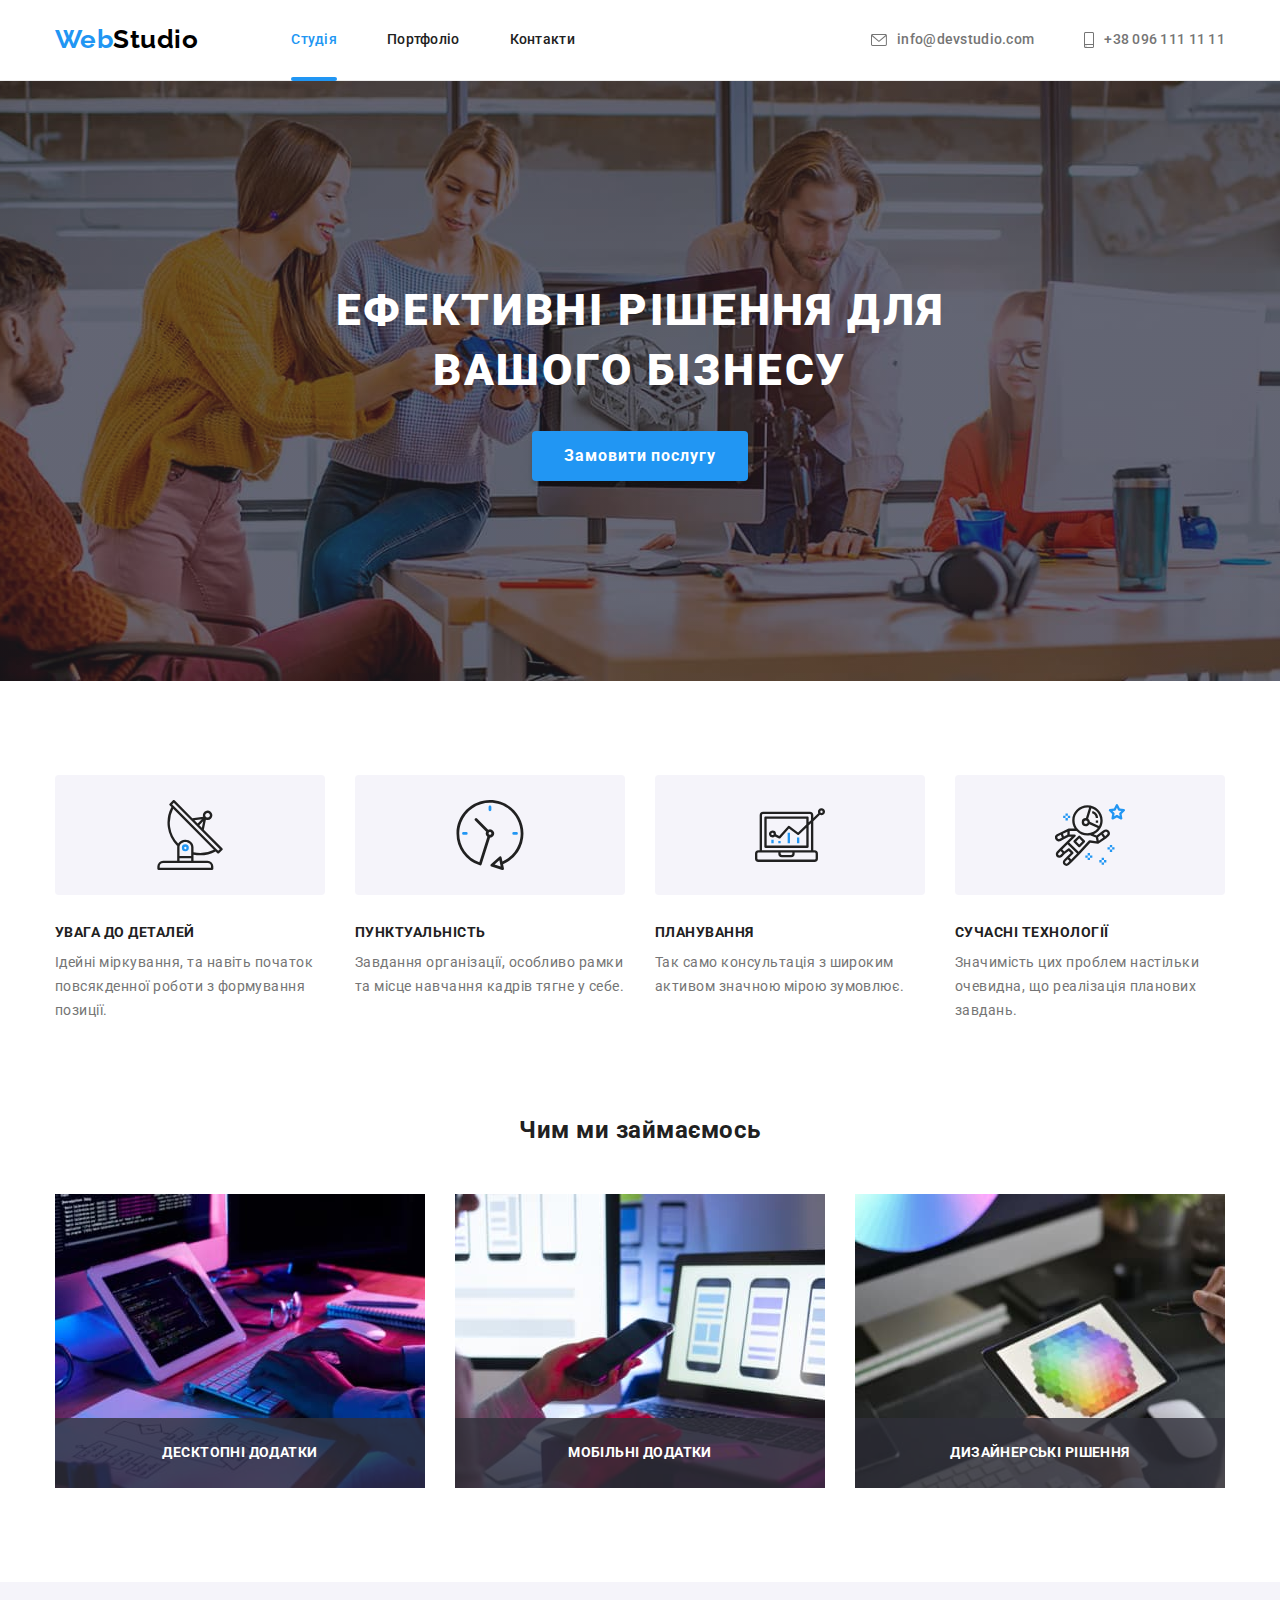
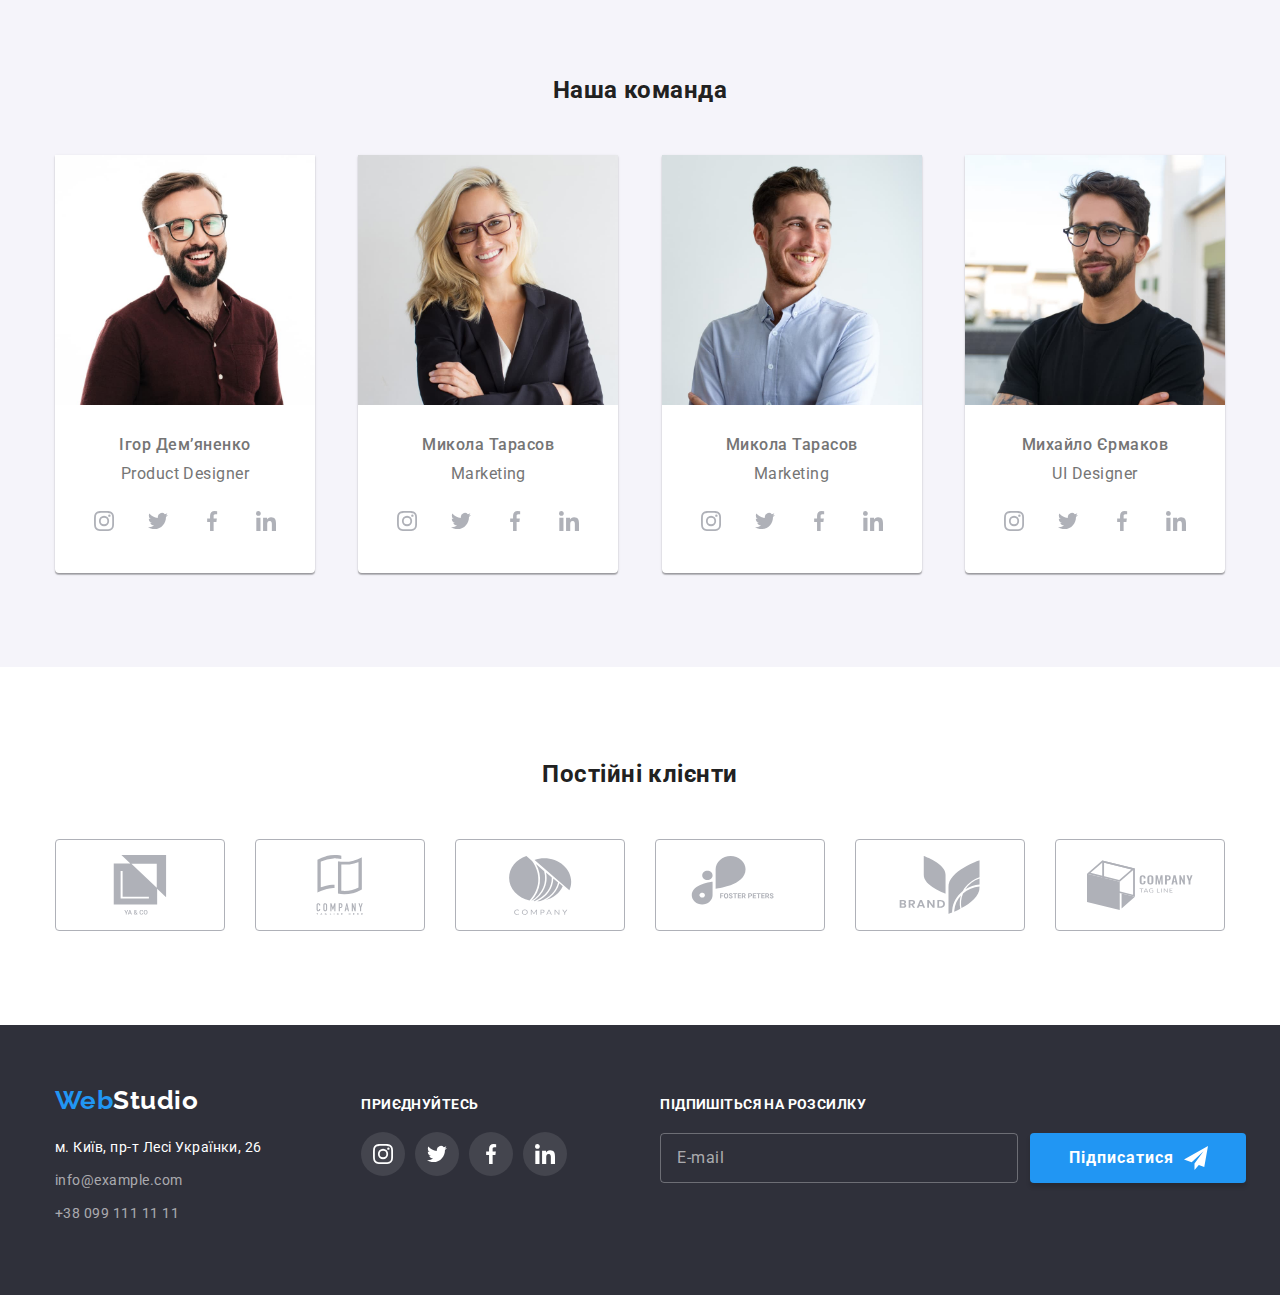
==== commit 2dd9d816: "added @extend, variables" ====
--- a/index.html
+++ b/index.html
@@ -26,7 +26,7 @@
       <div class="container menu-container">
         <nav class="header-nav">
           <!----------logo---------------->
-          <a href="/index.html" class="logo link">
+          <a href="/index.html" class="logo">
             <span class="logo-firstpart">Web</span
             ><span class="logo-secondpart">Studio</span>
           </a>
@@ -35,17 +35,15 @@
             <li class="site-nav__unit">
               <a
                 href="./index.html"
-                class="site-nav__link link site-nav__link--current"
+                class="site-nav__link site-nav__link--current"
                 >Студія</a
               >
             </li>
             <li class="site-nav__unit">
-              <a href="./portfolio.html" class="site-nav__link link"
-                >Портфоліо</a
-              >
+              <a href="./portfolio.html" class="site-nav__link">Портфоліо</a>
             </li>
             <li class="site-nav__unit">
-              <a href="#" class="site-nav__link link">Контакти</a>
+              <a href="#" class="site-nav__link">Контакти</a>
             </li>
           </ul>
         </nav>
@@ -53,7 +51,7 @@
         <!---------contacts-header--------->
         <ul class="auth-nav">
           <li class="auth-nav__item item">
-            <a href="mailto:info@devstudio.com" class="auth-nav__link link"
+            <a href="mailto:info@devstudio.com" class="auth-nav__link"
               ><svg class="auth-nav__icon" width="16" height="12">
                 <use href="./images/icons.svg#icon-envelope"></use>
                 ></svg
@@ -61,7 +59,7 @@
             </a>
           </li>
           <li class="auth-nav__item item">
-            <a href="tel:+380961111111" class="auth-nav__link link"
+            <a href="tel:+380961111111" class="auth-nav__link"
               ><svg class="auth-nav__icon" width="10" height="16">
                 <use href="./images/icons.svg#icon-smartphone"></use>
                 ></svg
@@ -74,7 +72,7 @@
 
     <main>
       <!------------------------------hero------------------------------->
-      <section class="hero section">
+      <section class="hero">
         <div class="container">
           <h1 class="hero-title">Ефективні рішення для вашого бізнесу</h1>
           <button type="button" class="hero-button" data-modal-open>
@@ -84,7 +82,7 @@
       </section>
 
       <!-----------------------------advantages-------------------------->
-      <section class="advantages section">
+      <section class="advantages">
         <div class="container">
           <h2 class="visually-hidden">web-студія переваги</h2>
           <!-- далі покажуть, як сховати заголовки правильно, щоб пошукові системи бачили-->
@@ -119,8 +117,8 @@
           </ul>
         </div>
       </section>
-
-      <section class="portfolio-main section">
+      <!------------------------ portfolio-main-page--------------------->
+      <section class="portfolio-main">
         <div class="container">
           <h2 class="section__tille title">Чим ми займаємось</h2>
           <ul class="portfolio-main__wrapper">
@@ -159,7 +157,7 @@
       </section>
 
       <!-----------------------------team-------------------------------->
-      <section class="team section">
+      <section class="team">
         <div class="container">
           <h2 class="section__tille title">Наша команда</h2>
           <ul class="team-list">
@@ -350,8 +348,8 @@
           </ul>
         </div>
       </section>
-
-      <section class="clients section">
+      <!-------------------------- clients------------------------------->
+      <section class="clients">
         <div class="container">
           <h2 class="title">Постійні клієнти</h2>
           <ul class="clients-list">
--- a/css/main.min.css
+++ b/css/main.min.css
@@ -1 +1 @@
-:root{--dark-text-color: #212121;--medium-text-color: #757575;--light-text-color: #ffffff;--accent-color: #2196f3;--light-background-color: #f5f5f5;--main-font: "Roboto", sans-serif;--primary-icon-color: #afb1b8;--transition-duration: color 250ms;--transition-timing-function: cubic-bezier(0.4, 0, 0.2, 1)}p,h1,h2,h3,h4,h5,h6{margin:0}ul,li{margin:0;padding:0;list-style:none}img{display:block;max-width:100%;height:auto}html{box-sizing:border-box}*,*::before,*::after{box-sizing:inherit}.button{cursor:pointer}.container{width:1200px;padding:0 15px;margin:0 auto}.section{padding:94px 0}body{background-color:var(--light-text-color);color:var(--medium-text-color);font-family:var(--main-font);letter-spacing:.03em;margin:0}.link{text-decoration:none}.section__title{font-size:36px;font-weight:700;line-height:1.17}.title{color:var(--dark-text-color);margin-bottom:50px;text-align:center}.visually-hidden{position:absolute;white-space:nowrap;width:1px;height:1px;overflow:hidden;border:0;padding:0;clip:rect(0 0 0 0);-webkit-clip-path:inset(50%);clip-path:inset(50%);margin:-1px}.page-header{background-color:var(--light-text-color);display:flex;align-items:center;justify-content:space-between;border-bottom:1px solid #ececec}.header-nav{display:flex;align-items:center;justify-content:space-between}.menu-container{display:flex;align-items:center}.site-nav{display:flex;margin:0}.site-nav__unit:not(:last-child){margin-right:50px}.site-nav__link{position:relative;color:var(--dark-text-color);font-weight:500;font-size:14px;line-height:1.14;letter-spacing:.02em;display:block;padding-top:32px;padding-bottom:32px;transition:color 250ms var(--transition-timing-function)}.site-nav__link:hover,.site-nav__link:focus{color:var(--accent-color)}.site-nav__link--current{color:var(--accent-color)}.site-nav__link--current::after{position:absolute;bottom:0;left:0;display:inline-block;content:"";border-radius:2px;margin-bottom:-1px;width:100%;height:4px;background-color:var(--accent-color);opacity:1}.auth-nav{display:flex;margin-left:auto}.auth-nav__item+.auth-nav__item{margin-left:50px}.auth-nav__icon{fill:var(--medium-text-color);margin-right:10px}.auth-nav__link .auth-nav__icon{transition:fill 250ms var(--transition-timing-function)}.auth-nav__link:hover .auth-nav__icon,.auth-nav__link:focus .auth-nav__icon{fill:var(--accent-color)}.auth-nav__item{display:flex;justify-content:center}.auth-nav__link{display:flex;align-items:center;color:#757575;font-weight:500;font-size:14px;line-height:1.14;letter-spacing:.02em;transition:color 250ms var(--transition-timing-function)}.auth-nav__link:hover,.auth-nav__link:focus{color:var(--accent-color)}.hero{color:var(--light-text-color);text-align:center;background-color:#2f303a;padding-top:200px;padding-bottom:200px;max-width:1600px;height:600px;margin:0 auto;background-color:#c4c4c4;background-image:linear-gradient(to right, rgba(47, 48, 58, 0.4), rgba(47, 48, 58, 0.4)),url(../images/hero-background-image.jpg);background-repeat:no-repeat;background-position:center;background-size:cover}.hero-title{text-align:center;font-size:44px;font-weight:900;line-height:1.36;letter-spacing:.06em;text-transform:uppercase;margin:0 auto 30px;max-width:696px}.advantages{font-size:14px;padding-bottom:0}.advantages-list{display:flex;gap:30px;padding:0}.advantages-list__item{flex-basis:calc((100% - 90px)/4)}.advantages-list__item::before{display:block;content:"";height:120px;margin-bottom:30px;background-repeat:no-repeat;background-color:#f5f4fa;border-radius:4px;background-position:center}.icon-details::before{background-image:url(../images/antena.svg)}.icon-punktuality::before{background-image:url(../images/clock.svg)}.icon-planning::before{background-image:url(../images/diagram.svg)}.icon-modern-tech::before{background-image:url(../images/astronaut.svg)}.advantages-list__title{font-weight:700;font-size:14px;line-height:1.14;text-transform:uppercase;text-align:left;margin-bottom:10px;color:var(--dark-text-color)}.advantages-list__text{line-height:1.71}.portfolio-main{background-color:var(--light-text-color)}.portfolio-point__img{margin:0}.portfolio-main__wrapper{display:flex;gap:30px;padding:0}.portfolio-point{position:relative}.portfolio-point__title{position:absolute;bottom:0;left:0;width:100%;height:70px;font-weight:700;font-size:14px;line-height:1.14;text-align:center;padding:27px;letter-spacing:.03em;text-transform:uppercase;color:#fff;background-color:rgba(47,48,58,.8)}.team{line-height:1.19;background-color:#f5f4fa}.team-list{display:flex;gap:30px;justify-content:space-between}.team-member{background-color:var(--light-text-color);box-shadow:0px 1px 3px rgba(0,0,0,.12),0px 1px 1px rgba(0,0,0,.14),0px 2px 1px rgba(0,0,0,.2);border-radius:0px 0px 4px 4px;text-align:center;max-width:calc((100% - 90px)/4)}.team-member__description{padding:30px 10px}.team-member__title{font-weight:500;font-size:16px;margin-bottom:10px}.soc-list{display:flex;align-items:center;justify-content:center;margin-top:16px;gap:10px}.soc-list__link{width:44px;height:44px;border-radius:50%;display:flex;align-items:center;justify-content:center;background-color:var(--light-text-color);transition:background-color 250ms var(--transition-timing-function)}.soc-list__link:hover,.soc-list__link:focus{background-color:var(--accent-color)}.soc-list__icon{fill:var(--primary-icon-color);transition:fill 250ms var(--transition-timing-function)}.soc-list__link:hover .soc-list__icon,.soc-list__link:focus .soc-list__icon{fill:var(--light-text-color)}.clients-list{display:flex;gap:30px;height:92px}.client{display:flex;width:calc((100% - 150px)/6);height:92px;align-items:center;justify-content:center}.client__link{display:flex;width:100%;height:100%;border:1px solid var(--primary-icon-color);border-radius:4px;justify-content:center;align-items:center;transition:border 250ms var(--transition-timing-function)}.client__link:hover,.client__link:focus{border:1px solid var(--accent-color)}.client__icon{fill:var(--primary-icon-color);transition:fill 250ms var(--transition-timing-function)}.client__link:hover .client__icon,.client__link:focus .client__icon{fill:var(--accent-color)}.portfolio{background-color:var(--light-text-color);padding:94px 0}.portfolio-buttons-list{display:flex;gap:8px;justify-content:center;margin-bottom:50px}.portfolio-list{display:flex;flex-wrap:wrap;gap:30px}.portfolio-list__item{flex-basis:calc((100% - 60px)/3)}.portfolio-list__item:nth-child(3n){margin:0}.portfolio-product{display:block;width:100%;height:100%;transition:box-shadow 250ms var(--transition-timing-function)}.portfolio-product:hover,.portfolio-product:focus{box-shadow:0px 1px 1px rgba(0,0,0,.12),0px 4px 4px rgba(0,0,0,.06),1px 4px 6px rgba(0,0,0,.16)}.portfolio-product__title{color:var(--dark-text-color);font-weight:700;font-size:18px;line-height:2;letter-spacing:.06em}.portfolio-product__info{padding:20px 24px;background-color:var(--light-text-color);border:1px solid #eee;border-top:rgba(0,0,0,0)}.portfolio-product__meta{line-height:1.88;color:var(--medium-text-color)}.portfolio-product__thumb{position:relative;overflow:hidden}.portfolio-product__overlay{position:absolute;right:0;bottom:0;width:100%;height:100%;background-color:rgba(33,150,243,.9);transform:translateY(101%);transition:transform 250ms var(--transition-timing-function)}.portfolio-product:hover .portfolio-product__overlay,.portfolio-product:hover .portfolio-product__overlay{transform:translateY(0)}.portfolio-product__overlay-text{position:absolute;color:var(--light-text-color);font-size:18px;line-height:1.56;letter-spacing:.03em;width:100%;height:100%;top:0;padding:63px 24px}.footer{position:relative;background-color:#2f303a;padding:60px 0}.footer__logo{display:inline-block;margin-bottom:20px}.footer__container{display:flex;align-items:baseline}.footer-section:first-child{margin-right:70px}.footer-address{font-size:14px;line-height:1.71;font-style:normal}.footer-address__item{display:block;margin-bottom:9px}.footer-address__map-link{color:var(--light-text-color);transition:color 250ms var(--transition-timing-function);margin-bottom:9px}.footer-address__map-link:focus,.footer-address__map-link:hover{color:var(--accent-color)}.footer-address__link{color:rgba(255,255,255,.6);transition:color 250ms var(--transition-timing-function)}.footer-address__link:not(:nth-last-child(n)){margin-bottom:9px}.footer-address__link:focus,.footer-address__link:hover{color:var(--accent-color)}.footer-invitation{margin-right:93px}.footer-invitation__text{font-weight:700;font-size:14px;line-height:16px;letter-spacing:.03em;text-transform:uppercase;color:var(--light-text-color)}.footer-invitation__soc-list{display:flex;align-items:center;justify-content:center;margin-top:20px;gap:10px}.footer-invitation__soc-link{width:44px;height:44px;border-radius:50%;display:flex;align-items:center;justify-content:center;background-color:rgba(255,255,255,.1);fill:var(--light-text-color);transition:background-color 250ms var(--transition-timing-function),fill 250ms var(--transition-timing-function)}.footer-invitation__soc-link:hover,.footer-invitation__soc-link:hover{background-color:var(--accent-color)}.subscribe__text{display:block;font-weight:700;font-size:14px;line-height:1.14;letter-spacing:.03em;text-transform:uppercase;color:var(--light-text-color);margin-bottom:20px}.subscribe__container{display:flex}.subscribe__label{margin-right:12px}.subscribe__input{width:358px;height:50px;border-radius:4px;font-size:16px;padding:15px 16px;color:var(--light-text-color);background-color:inherit;border:1px solid rgba(255,255,255,.3);outline:rgba(0,0,0,0)}.subscribe__input::-moz-placeholder{font-size:16px;line-height:1.25;display:flex;align-items:center;letter-spacing:.03em;color:rgba(255,255,255,.6)}.subscribe__input:-ms-input-placeholder{font-size:16px;line-height:1.25;display:flex;align-items:center;letter-spacing:.03em;color:rgba(255,255,255,.6)}.subscribe__input::placeholder{font-size:16px;line-height:1.25;display:flex;align-items:center;letter-spacing:.03em;color:rgba(255,255,255,.6)}.logo{font-family:Raleway,sans-serif;font-size:26px;font-weight:700;line-height:1.2;margin-right:93px}.logo-firstpart{color:var(--accent-color)}.logo-secondpart{color:#000}.footer__logo-secondpart{color:var(--light-text-color)}.backdrop{position:fixed;width:100vw;height:100vh;left:0;top:0;background-color:rgba(0,0,0,.2);opacity:1;transition:opacity 250ms var(--transition-timing-function),visibility 250ms var(--transition-timing-function)}.modal{position:absolute;min-width:528px;min-height:581px;top:50%;left:50%;padding:40px;background-color:var(--light-text-color);box-shadow:0px 1px 3px rgba(0,0,0,.12),0px 1px 1px rgba(0,0,0,.14),0px 2px 1px rgba(0,0,0,.2);border-radius:4px;opacity:1;transform:translate(-50%, -50%) scale(1);transition:transform 250ms var(--transition-timing-function),opacity 250ms var(--transition-timing-function)}.backdrop.is-hidden .modal{transform:translate(-50%, -50%) scale(0.9);opacity:0}.backdrop.is-hidden{opacity:0;visibility:hidden;pointer-events:none}.modal-close-button{position:absolute;top:8px;right:8px;width:30px;height:30px;border-radius:50%;border:1px solid rgba(0,0,0,.1);background-color:rgba(0,0,0,0);padding:0;cursor:pointer;display:flex;align-items:center;justify-content:center;fill:#000;transition:fill 250ms var(--transition-timing-function)}.modal-close-button:hover,.modal-close-button:focus{fill:var(--accent-color)}.modal-title{display:inline-block;margin-bottom:12px;font-weight:700;font-size:20px;line-height:1.15;text-align:center;letter-spacing:.03em;color:var(--dark-text-color)}.modal-field{margin-bottom:10px}.modal-field:last-child{margin-bottom:20px}.input-wrap{position:relative}.modal-input{width:100%;height:40px;border:1px solid rgba(33,33,33,.2);border-radius:4px;font-size:16px;color:#000;padding-left:42px;outline:rgba(0,0,0,0);transition:border 250ms var(--transition-timing-function)}.modal-input:focus{border:1px solid var(--accent-color)}.input-wrap:hover .modal-input{border:1px solid var(--accent-color)}.modal-input::-moz-placeholder{font-size:12px;line-height:1.17;letter-spacing:.01em;color:rgba(117,117,117,.5)}.modal-input:-ms-input-placeholder{font-size:12px;line-height:1.17;letter-spacing:.01em;color:rgba(117,117,117,.5)}.modal-input::placeholder{font-size:12px;line-height:1.17;letter-spacing:.01em;color:rgba(117,117,117,.5)}.modal-input-icon{position:absolute;top:50%;left:12px;transform:translateY(-50%);fill:var(--dark-text-color);transition:fill 250ms var(--transition-timing-function)}.input-wrap:hover .modal-input-icon{fill:var(--accent-color)}.modal-input:focus+.modal-input-icon{fill:var(--accent-color)}.modal-label{display:flex;flex-direction:column;margin-bottom:4px;font-size:12px;line-height:1.17;letter-spacing:.01em;color:var(--medium-text-color)}.user-comment{padding:12px 16px;width:100%;height:120px;border:1px solid rgba(33,33,33,.2);border-radius:4px;resize:none;outline:rgba(0,0,0,0);transition:border 250ms var(--transition-timing-function)}.user-comment:focus,.user-comment:hover{border:1px solid var(--accent-color)}.checkbox-field{display:flex;justify-content:center;align-items:center;margin-bottom:30px}.checkbox-input{position:absolute;width:1px;height:1px;overflow:hidden;border:0;padding:0;clip:rect(0 0 0 0);-webkit-clip-path:inset(50%);clip-path:inset(50%);margin:-1px}.checkbox-icon{display:inline-block;width:16px;height:15px;border:2px solid var(--dark-text-color);border-radius:2px;margin-right:8px}.checkbox-input:checked+.checkbox-icon{border-color:var(--accent-color);background-color:var(--accent-color);background-image:url("../images/icon-check.svg");background-size:contain;background-origin:border-box}.checkbox-label{font-size:14px;line-height:1.71;letter-spacing:.03em;color:var(--medium-text-color)}.checkbox-link{display:inline-block;color:var(--accent-color);border-bottom:1px solid var(--accent-color)}.button-submit{margin:0 auto;display:block;padding:10px 20px;min-width:200px;height:50px;font-weight:700;font-size:16px;line-height:1.88;letter-spacing:.06em;cursor:pointer;align-items:center;justify-content:center;border:none;border-radius:4px;color:var(--light-text-color);background:var(--accent-color);box-shadow:0px 4px 4px rgba(0,0,0,.15)}.button{color:var(--dark-text-color);background-color:var(--light-background-color);font-weight:500;font-size:16px;line-height:1.62;letter-spacing:.03em;cursor:pointer;transition:color 250ms var(--transition-timing-function),background-color 250ms var(--transition-timing-function)}.button.primary{color:var(--light-text-color);background-color:var(--accent-color)}.button.secondary{color:var(--dark-text-color);background-color:#f5f4fa}.button.secondary:hover,.button.secondary:focus{color:var(--light-text-color);background-color:var(--accent-color);box-shadow:0px 3px 1px rgba(0,0,0,.1),0px 1px 2px rgba(0,0,0,.08),0px 2px 2px rgba(0,0,0,.12);border-radius:4px}.hero-button{color:var(--light-text-color);background-color:var(--accent-color);font-family:Roboto,sans-serif;font-weight:700;line-height:1.88;letter-spacing:.06em;box-shadow:0px 4px 4px rgba(0,0,0,.15);display:inline-block;padding:10px 32px;border-radius:4px;border:none;min-width:216px;text-align:center;transition:color 250ms var(--transition-timing-function),background-color 250ms var(--transition-timing-function)}.hero-button:hover,.hero-button:focus{background-color:#188ce8;cursor:pointer}.subscribe-button{color:var(--light-text-color);background-color:var(--accent-color);font-family:Roboto,sans-serif;font-weight:700;line-height:1.88;letter-spacing:.06em;box-shadow:0px 4px 4px rgba(0,0,0,.15);border-radius:4px;border:none;min-width:216px;text-align:center;display:flex;align-items:center;justify-content:center;gap:10px;padding:10px;transition:color 250ms var(--transition-timing-function),background-color 250ms var(--transition-timing-function)}.subscribe-button:hover,.subscribe-button:focus{background-color:#188ce8;cursor:pointer}.subscribe-button__icon{display:block}.portfolio-button{font-family:Roboto,sans-serif;display:inline-block;padding:6px 22px;border:1px solid rgba(0,0,0,0);border-radius:4px;min-width:73px;transition:box-shadow 250ms var(--transition-timing-function)}.portfolio-button:hover,.portfolio-button:focus{box-shadow:0px 1px 1px rgba(0,0,0,.12),0px 4px 4px rgba(0,0,0,.06),1px 4px 6px rgba(0,0,0,.16)}/*# sourceMappingURL=main.min.css.map */+/*! modern-normalize v1.1.0 | MIT License | https://github.com/sindresorhus/modern-normalize */*,::before,::after{box-sizing:border-box}html{-moz-tab-size:4;-o-tab-size:4;tab-size:4}html{line-height:1.15;-webkit-text-size-adjust:100%}body{margin:0}body{font-family:system-ui,-apple-system,"Segoe UI",Roboto,Helvetica,Arial,sans-serif,"Apple Color Emoji","Segoe UI Emoji"}hr{height:0;color:inherit}abbr[title]{-webkit-text-decoration:underline dotted;text-decoration:underline dotted}b,strong{font-weight:bolder}code,kbd,samp,pre{font-family:ui-monospace,SFMono-Regular,Consolas,"Liberation Mono",Menlo,monospace;font-size:1em}small{font-size:80%}sub,sup{font-size:75%;line-height:0;position:relative;vertical-align:baseline}sub{bottom:-0.25em}sup{top:-0.5em}table{text-indent:0;border-color:inherit}button,input,optgroup,select,textarea{font-family:inherit;font-size:100%;line-height:1.15;margin:0}button,select{text-transform:none}button,[type=button],[type=reset],[type=submit]{-webkit-appearance:button}::-moz-focus-inner{border-style:none;padding:0}:-moz-focusring{outline:1px dotted ButtonText}:-moz-ui-invalid{box-shadow:none}legend{padding:0}progress{vertical-align:baseline}::-webkit-inner-spin-button,::-webkit-outer-spin-button{height:auto}[type=search]{-webkit-appearance:textfield;outline-offset:-2px}::-webkit-search-decoration{-webkit-appearance:none}::-webkit-file-upload-button{-webkit-appearance:button;font:inherit}summary{display:list-item}p,h1,h2,h3,h4,h5,h6{margin:0}ul,li{margin:0;padding:0;list-style:none}img{display:block;max-width:100%;height:auto}html{box-sizing:border-box}*,*::before,*::after{box-sizing:inherit}.button{cursor:pointer}body{background-color:#fff;color:#757575;font-family:"Roboto",sans-serif;letter-spacing:.03em;margin:0}.container{width:1200px;padding:0 15px;margin:0 auto}.section__title{font-size:36px;font-weight:700;line-height:1.17}.title{color:#212121;margin-bottom:50px;text-align:center}.visually-hidden{position:absolute;white-space:nowrap;width:1px;height:1px;overflow:hidden;border:0;padding:0;clip:rect(0 0 0 0);-webkit-clip-path:inset(50%);clip-path:inset(50%);margin:-1px}.clients,.team,.portfolio-main,.advantages,.hero{padding:94px 0}.logo,.footer-address__link,.footer-address__map-link,.portfolio-product,.auth-nav__link,.site-nav__link{text-decoration:none}.page-header{background-color:#fff;display:flex;align-items:center;justify-content:space-between;border-bottom:1px solid #ececec}.header-nav{display:flex;align-items:center;justify-content:space-between}.menu-container{display:flex;align-items:center}.site-nav{display:flex;margin:0}.site-nav__unit:not(:last-child){margin-right:50px}.site-nav__link{position:relative;color:#212121;font-weight:500;font-size:14px;line-height:1.14;letter-spacing:.02em;display:block;padding-top:32px;padding-bottom:32px;transition:color 250ms cubic-bezier(0.4, 0, 0.2, 1)}.site-nav__link:hover,.site-nav__link:focus{color:#2196f3}.site-nav__link--current{color:#2196f3}.site-nav__link--current::after{position:absolute;bottom:0;left:0;display:inline-block;content:"";border-radius:2px;margin-bottom:-1px;width:100%;height:4px;background-color:#2196f3;opacity:1}.auth-nav{display:flex;margin-left:auto}.auth-nav__item{display:flex;justify-content:center}.auth-nav__link{display:flex;align-items:center;color:#757575;font-weight:500;font-size:14px;line-height:1.14;letter-spacing:.02em;transition:color 250ms cubic-bezier(0.4, 0, 0.2, 1)}.auth-nav__link:hover,.auth-nav__link:focus{color:#2196f3}.auth-nav__item+.auth-nav__item{margin-left:50px}.auth-nav__icon{fill:#757575;margin-right:10px}.auth-nav__link .auth-nav__icon{transition:fill 250ms cubic-bezier(0.4, 0, 0.2, 1)}.auth-nav__link:hover .auth-nav__icon,.auth-nav__link:focus .auth-nav__icon{fill:#2196f3}.hero{color:#fff;text-align:center;background-color:#2f303a;padding-top:200px;padding-bottom:200px;max-width:1600px;height:600px;margin:0 auto;background-color:#c4c4c4;background-image:linear-gradient(to right, rgba(47, 48, 58, 0.4), rgba(47, 48, 58, 0.4)),url(../images/hero-background-image.jpg);background-repeat:no-repeat;background-position:center;background-size:cover}.hero-title{text-align:center;font-size:44px;font-weight:900;line-height:1.36;letter-spacing:.06em;text-transform:uppercase;margin:0 auto 30px;max-width:696px}.advantages{font-size:14px;padding-bottom:0}.advantages-list{display:flex;gap:30px;padding:0}.advantages-list__item{flex-basis:calc((100% - 90px)/4)}.advantages-list__item::before{display:block;content:"";height:120px;margin-bottom:30px;background-repeat:no-repeat;background-color:#f5f4fa;border-radius:4px;background-position:center}.icon-details::before{background-image:url(../images/antena.svg)}.icon-punktuality::before{background-image:url(../images/clock.svg)}.icon-planning::before{background-image:url(../images/diagram.svg)}.icon-modern-tech::before{background-image:url(../images/astronaut.svg)}.advantages-list__title{font-weight:700;font-size:14px;line-height:1.14;text-transform:uppercase;text-align:left;margin-bottom:10px;color:#212121}.advantages-list__text{line-height:1.71}.portfolio-main{background-color:#fff}.portfolio-main__wrapper{display:flex;gap:30px;padding:0}.portfolio-point{position:relative}.portfolio-point__img{margin:0}.portfolio-point__title{position:absolute;bottom:0;left:0;width:100%;height:70px;font-weight:700;font-size:14px;line-height:1.14;text-align:center;padding:27px;letter-spacing:.03em;text-transform:uppercase;color:#fff;background-color:rgba(47,48,58,.8)}.team{line-height:1.19;background-color:#f5f4fa}.team-list{display:flex;gap:30px;justify-content:space-between}.team-member{background-color:#fff;box-shadow:0px 1px 3px rgba(0,0,0,.12),0px 1px 1px rgba(0,0,0,.14),0px 2px 1px rgba(0,0,0,.2);border-radius:0px 0px 4px 4px;text-align:center;max-width:calc((100% - 90px)/4)}.team-member__description{padding:30px 10px}.team-member__title{font-weight:500;font-size:16px;margin-bottom:10px}.soc-list{display:flex;align-items:center;justify-content:center;margin-top:16px;gap:10px}.soc-list__link{width:44px;height:44px;border-radius:50%;display:flex;align-items:center;justify-content:center;background-color:#fff;transition:background-color 250ms cubic-bezier(0.4, 0, 0.2, 1)}.soc-list__link:hover,.soc-list__link:focus{background-color:#2196f3}.soc-list__icon{fill:#afb1b8;transition:fill 250ms cubic-bezier(0.4, 0, 0.2, 1)}.soc-list__link:hover .soc-list__icon,.soc-list__link:focus .soc-list__icon{fill:#fff}.clients-list{display:flex;gap:30px;height:92px}.client{display:flex;width:calc((100% - 150px)/6);height:92px;align-items:center;justify-content:center}.client__link{display:flex;width:100%;height:100%;border:1px solid #afb1b8;border-radius:4px;justify-content:center;align-items:center;transition:border 250ms cubic-bezier(0.4, 0, 0.2, 1)}.client__link:hover,.client__link:focus{border:1px solid #2196f3}.client__icon{fill:#afb1b8;transition:fill 250ms cubic-bezier(0.4, 0, 0.2, 1)}.client__link:hover .client__icon,.client__link:focus .client__icon{fill:#2196f3}.portfolio{background-color:#fff;padding:94px 0}.portfolio-buttons-list{display:flex;gap:8px;justify-content:center;margin-bottom:50px}.portfolio-list{display:flex;flex-wrap:wrap;gap:30px}.portfolio-list__item{flex-basis:calc((100% - 60px)/3)}.portfolio-list__item:nth-child(3n){margin:0}.portfolio-product{display:block;width:100%;height:100%;transition:box-shadow 250ms cubic-bezier(0.4, 0, 0.2, 1)}.portfolio-product:hover,.portfolio-product:focus{box-shadow:0px 1px 1px rgba(0,0,0,.12),0px 4px 4px rgba(0,0,0,.06),1px 4px 6px rgba(0,0,0,.16)}.portfolio-product__title{color:#212121;font-weight:700;font-size:18px;line-height:2;letter-spacing:.06em}.portfolio-product__info{padding:20px 24px;background-color:#fff;border:1px solid #eee;border-top:rgba(0,0,0,0)}.portfolio-product__meta{line-height:1.88;color:#757575}.portfolio-product__thumb{position:relative;overflow:hidden}.portfolio-product__overlay{position:absolute;right:0;bottom:0;width:100%;height:100%;background-color:rgba(33,150,243,.9);transform:translateY(101%);transition:transform 250ms cubic-bezier(0.4, 0, 0.2, 1)}.portfolio-product:hover .portfolio-product__overlay,.portfolio-product:hover .portfolio-product__overlay{transform:translateY(0)}.portfolio-product__overlay-text{position:absolute;color:#fff;font-size:18px;line-height:1.56;letter-spacing:.03em;width:100%;height:100%;top:0;padding:63px 24px}.footer{position:relative;background-color:#2f303a;padding:60px 0}.footer__logo{display:inline-block;margin-bottom:20px}.footer__container{display:flex;align-items:baseline}.footer-section:first-child{margin-right:70px}.footer-address{font-size:14px;line-height:1.71;font-style:normal}.footer-address__item{display:block;margin-bottom:9px}.footer-address__map-link{color:#fff;transition:color 250ms cubic-bezier(0.4, 0, 0.2, 1);margin-bottom:9px}.footer-address__map-link:focus,.footer-address__map-link:hover{color:#2196f3}.footer-address__link{color:rgba(255,255,255,.6);transition:color 250ms cubic-bezier(0.4, 0, 0.2, 1)}.footer-address__link:not(:nth-last-child(n)){margin-bottom:9px}.footer-address__link:focus,.footer-address__link:hover{color:#2196f3}.footer-invitation{margin-right:93px}.footer-invitation__text{font-weight:700;font-size:14px;line-height:16px;letter-spacing:.03em;text-transform:uppercase;color:#fff}.footer-invitation__soc-list{display:flex;align-items:center;justify-content:center;margin-top:20px;gap:10px}.footer-invitation__soc-link{width:44px;height:44px;border-radius:50%;display:flex;align-items:center;justify-content:center;background-color:rgba(255,255,255,.1);fill:#fff;transition:background-color 250ms cubic-bezier(0.4, 0, 0.2, 1),fill 250ms cubic-bezier(0.4, 0, 0.2, 1)}.footer-invitation__soc-link:hover,.footer-invitation__soc-link:hover{background-color:#2196f3}.subscribe__text{display:block;font-weight:700;font-size:14px;line-height:1.14;letter-spacing:.03em;text-transform:uppercase;color:#fff;margin-bottom:20px}.subscribe__container{display:flex}.subscribe__label{margin-right:12px}.subscribe__input{width:358px;height:50px;border-radius:4px;font-size:16px;padding:15px 16px;color:#fff;background-color:inherit;border:1px solid rgba(255,255,255,.3);outline:rgba(0,0,0,0)}.subscribe__input::-moz-placeholder{font-size:16px;line-height:1.25;display:flex;align-items:center;letter-spacing:.03em;color:rgba(255,255,255,.6)}.subscribe__input:-ms-input-placeholder{font-size:16px;line-height:1.25;display:flex;align-items:center;letter-spacing:.03em;color:rgba(255,255,255,.6)}.subscribe__input::placeholder{font-size:16px;line-height:1.25;display:flex;align-items:center;letter-spacing:.03em;color:rgba(255,255,255,.6)}.logo{font-family:Raleway,sans-serif;font-size:26px;font-weight:700;line-height:1.2;margin-right:93px}.logo-firstpart{color:#2196f3}.logo-secondpart{color:#000}.footer__logo-secondpart{color:#fff}.backdrop{position:fixed;width:100vw;height:100vh;left:0;top:0;background-color:rgba(0,0,0,.2);opacity:1;transition:opacity 250ms cubic-bezier(0.4, 0, 0.2, 1),visibility 250ms cubic-bezier(0.4, 0, 0.2, 1)}.modal{position:absolute;min-width:528px;min-height:581px;top:50%;left:50%;padding:40px;background-color:#fff;box-shadow:0px 1px 3px rgba(0,0,0,.12),0px 1px 1px rgba(0,0,0,.14),0px 2px 1px rgba(0,0,0,.2);border-radius:4px;opacity:1;transform:translate(-50%, -50%) scale(1);transition:transform 250ms cubic-bezier(0.4, 0, 0.2, 1),opacity 250ms cubic-bezier(0.4, 0, 0.2, 1)}.backdrop.is-hidden .modal{transform:translate(-50%, -50%) scale(0.9);opacity:0}.backdrop.is-hidden{opacity:0;visibility:hidden;pointer-events:none}.modal-close-button{position:absolute;top:8px;right:8px;width:30px;height:30px;border-radius:50%;border:1px solid rgba(0,0,0,.1);background-color:rgba(0,0,0,0);padding:0;cursor:pointer;display:flex;align-items:center;justify-content:center;fill:#000;transition:fill 250ms cubic-bezier(0.4, 0, 0.2, 1)}.modal-close-button:hover,.modal-close-button:focus{fill:#2196f3}.modal-title{display:inline-block;margin-bottom:12px;font-weight:700;font-size:20px;line-height:1.15;text-align:center;letter-spacing:.03em;color:#212121}.modal-field{margin-bottom:10px}.modal-field:last-child{margin-bottom:20px}.input-wrap{position:relative}.modal-input{width:100%;height:40px;border:1px solid rgba(33,33,33,.2);border-radius:4px;font-size:16px;color:#000;padding-left:42px;outline:rgba(0,0,0,0);transition:border 250ms cubic-bezier(0.4, 0, 0.2, 1)}.modal-input:focus{border:1px solid #2196f3}.input-wrap:hover .modal-input{border:1px solid #2196f3}.modal-input::-moz-placeholder{font-size:12px;line-height:1.17;letter-spacing:.01em;color:rgba(117,117,117,.5)}.modal-input:-ms-input-placeholder{font-size:12px;line-height:1.17;letter-spacing:.01em;color:rgba(117,117,117,.5)}.modal-input::placeholder{font-size:12px;line-height:1.17;letter-spacing:.01em;color:rgba(117,117,117,.5)}.modal-input-icon{position:absolute;top:50%;left:12px;transform:translateY(-50%);fill:var(--dark-text-color);transition:fill 250ms cubic-bezier(0.4, 0, 0.2, 1)}.input-wrap:hover .modal-input-icon{fill:#2196f3}.modal-input:focus+.modal-input-icon{fill:#2196f3}.modal-label{display:flex;flex-direction:column;margin-bottom:4px;font-size:12px;line-height:1.17;letter-spacing:.01em;color:#757575}.user-comment{padding:12px 16px;width:100%;height:120px;border:1px solid rgba(33,33,33,.2);border-radius:4px;resize:none;outline:rgba(0,0,0,0);transition:border 250ms cubic-bezier(0.4, 0, 0.2, 1)}.user-comment:focus,.user-comment:hover{border:1px solid #2196f3}.checkbox-field{display:flex;justify-content:center;align-items:center;margin-bottom:30px}.checkbox-input{position:absolute;width:1px;height:1px;overflow:hidden;border:0;padding:0;clip:rect(0 0 0 0);-webkit-clip-path:inset(50%);clip-path:inset(50%);margin:-1px}.checkbox-icon{display:inline-block;width:16px;height:15px;border:2px solid var(--dark-text-color);border-radius:2px;margin-right:8px}.checkbox-input:checked+.checkbox-icon{border-color:#2196f3;background-color:#2196f3;background-image:url("../images/icon-check.svg");background-size:contain;background-origin:border-box}.checkbox-label{font-size:14px;line-height:1.71;letter-spacing:.03em;color:#757575}.checkbox-link{display:inline-block;color:#2196f3;border-bottom:1px solid #2196f3}.button-submit{margin:0 auto;display:block;padding:10px 20px;min-width:200px;height:50px;font-weight:700;font-size:16px;line-height:1.88;letter-spacing:.06em;cursor:pointer;align-items:center;justify-content:center;border:none;border-radius:4px;color:#fff;background:#2196f3;box-shadow:0px 4px 4px rgba(0,0,0,.15)}.button{color:#212121;background-color:#f5f5f5;font-weight:500;font-size:16px;line-height:1.62;letter-spacing:.03em;cursor:pointer;transition:color 250ms cubic-bezier(0.4, 0, 0.2, 1),background-color 250ms cubic-bezier(0.4, 0, 0.2, 1)}.button.primary{color:#fff;background-color:#2196f3}.button.secondary{color:#212121;background-color:#f5f4fa}.button.secondary:hover,.button.secondary:focus{color:#fff;background-color:#2196f3;box-shadow:0px 3px 1px rgba(0,0,0,.1),0px 1px 2px rgba(0,0,0,.08),0px 2px 2px rgba(0,0,0,.12);border-radius:4px}.hero-button{color:#fff;background-color:#2196f3;font-family:Roboto,sans-serif;font-weight:700;line-height:1.88;letter-spacing:.06em;box-shadow:0px 4px 4px rgba(0,0,0,.15);display:inline-block;padding:10px 32px;border-radius:4px;border:none;min-width:216px;text-align:center;transition:color 250ms var(--transition-timing-function),background-color 250ms var(--transition-timing-function)}.hero-button:hover,.hero-button:focus{background-color:#188ce8;cursor:pointer}.subscribe-button{color:#fff;background-color:#2196f3;font-family:Roboto,sans-serif;font-weight:700;line-height:1.88;letter-spacing:.06em;box-shadow:0px 4px 4px rgba(0,0,0,.15);border-radius:4px;border:none;min-width:216px;text-align:center;display:flex;align-items:center;justify-content:center;gap:10px;padding:10px;transition:color 250ms cubic-bezier(0.4, 0, 0.2, 1),background-color 250ms cubic-bezier(0.4, 0, 0.2, 1)}.subscribe-button:hover,.subscribe-button:focus{background-color:#188ce8;cursor:pointer}.subscribe-button__icon{display:block}.portfolio-button{font-family:Roboto,sans-serif;display:inline-block;padding:6px 22px;border:1px solid rgba(0,0,0,0);border-radius:4px;min-width:73px;transition:box-shadow 250ms var(--transition-timing-function)}.portfolio-button:hover,.portfolio-button:focus{box-shadow:0px 1px 1px rgba(0,0,0,.12),0px 4px 4px rgba(0,0,0,.06),1px 4px 6px rgba(0,0,0,.16)}/*# sourceMappingURL=main.min.css.map */